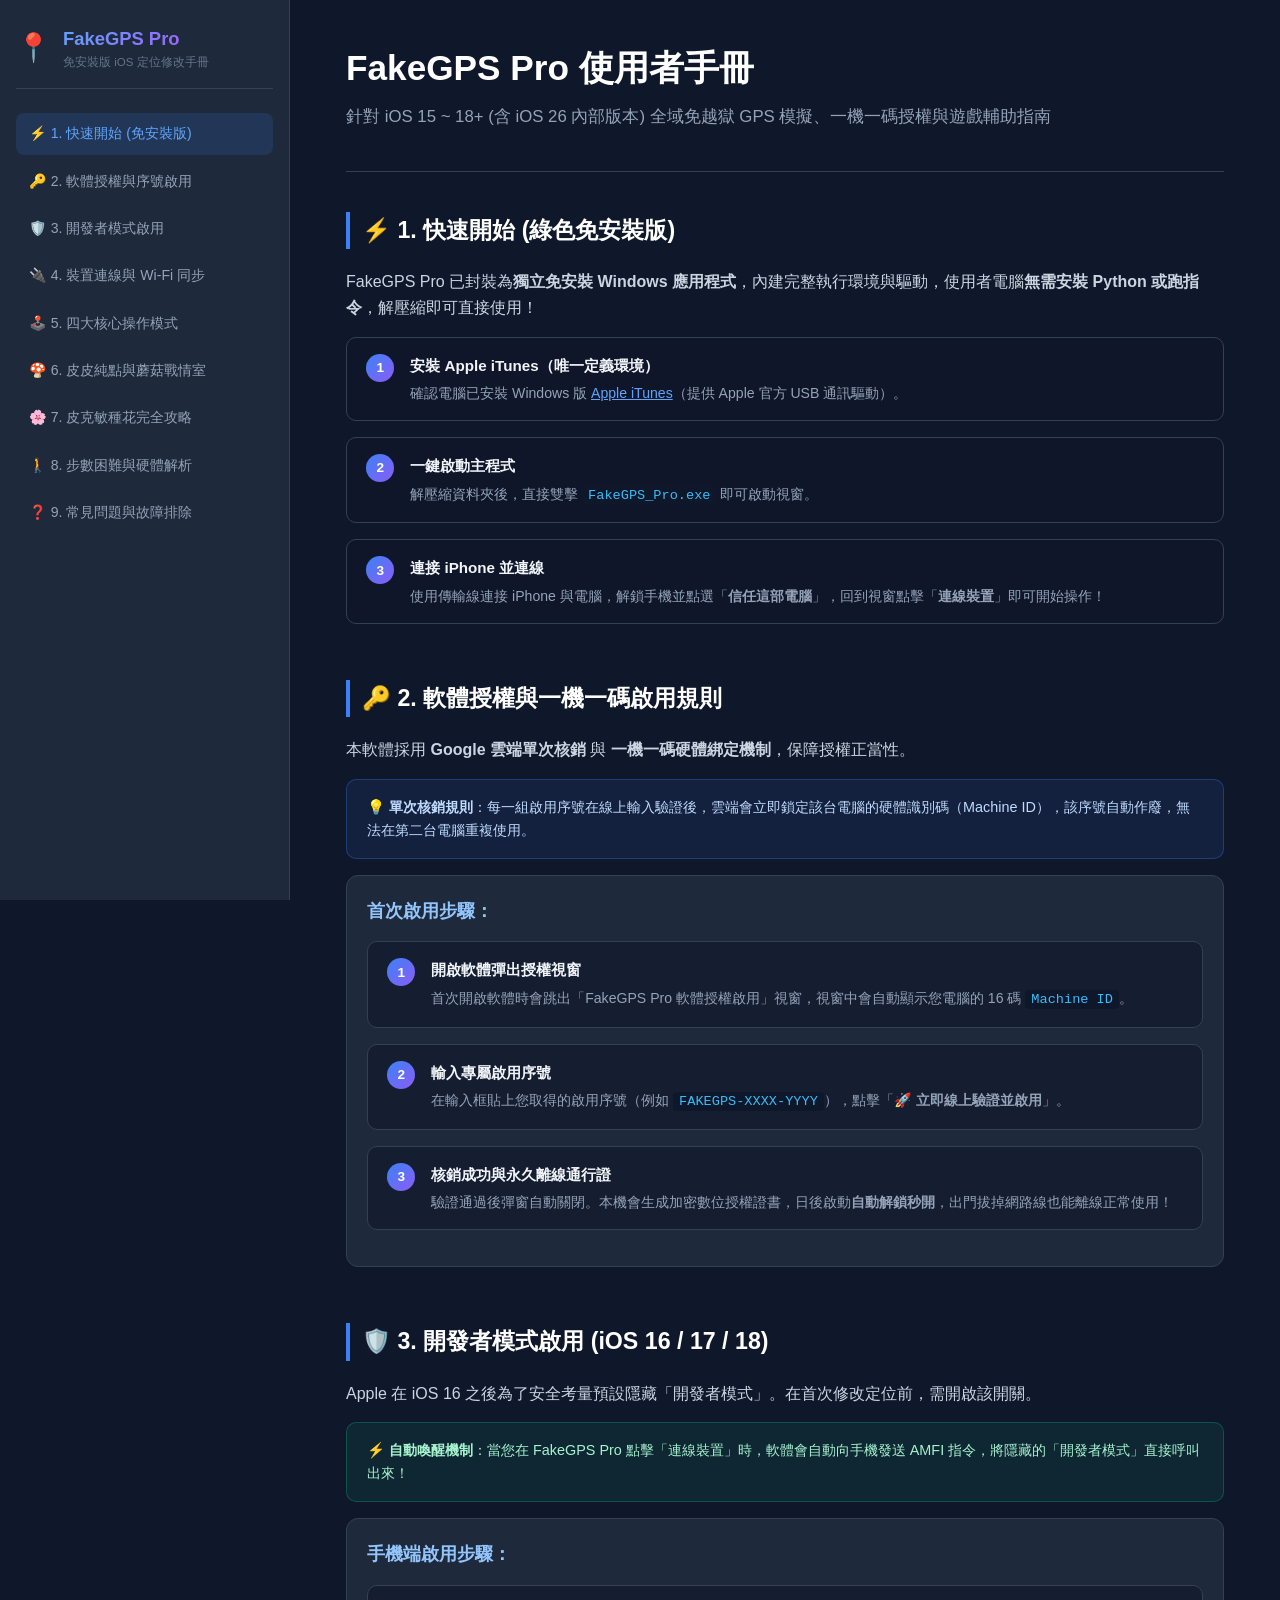
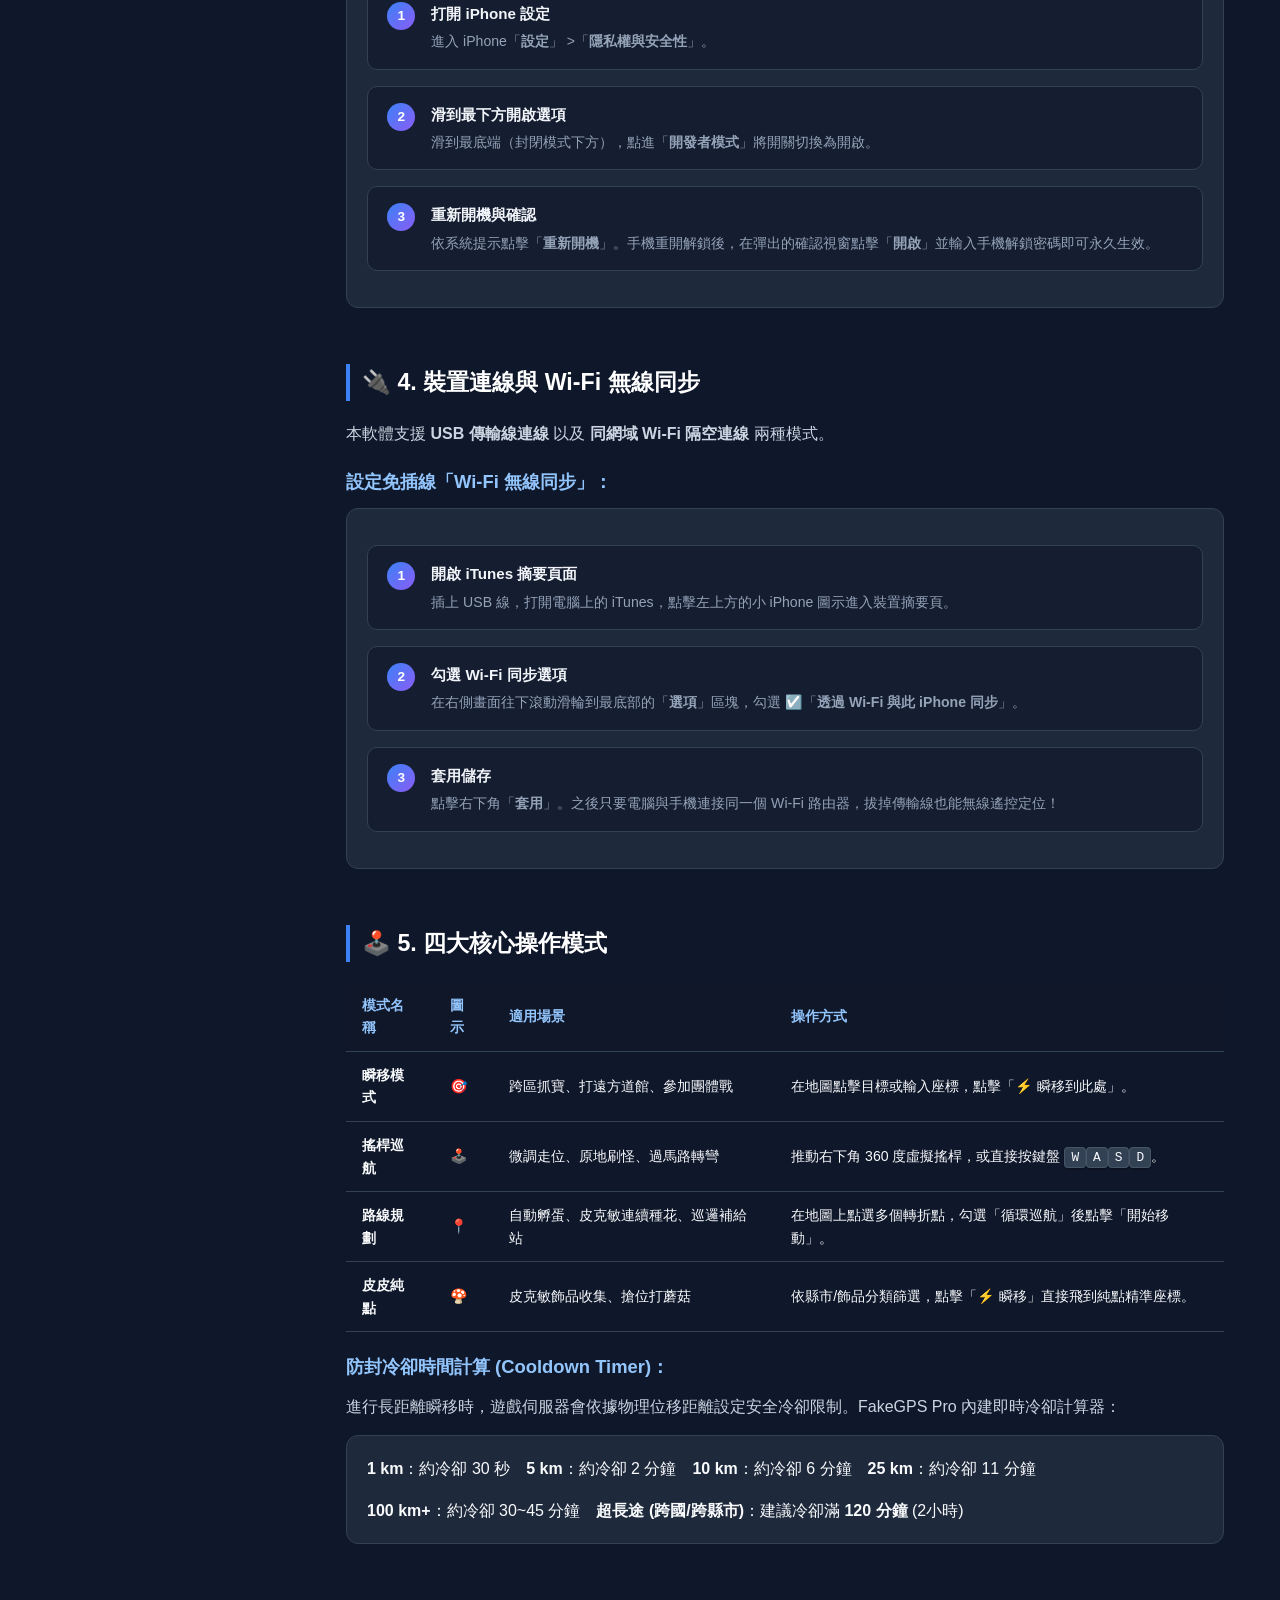
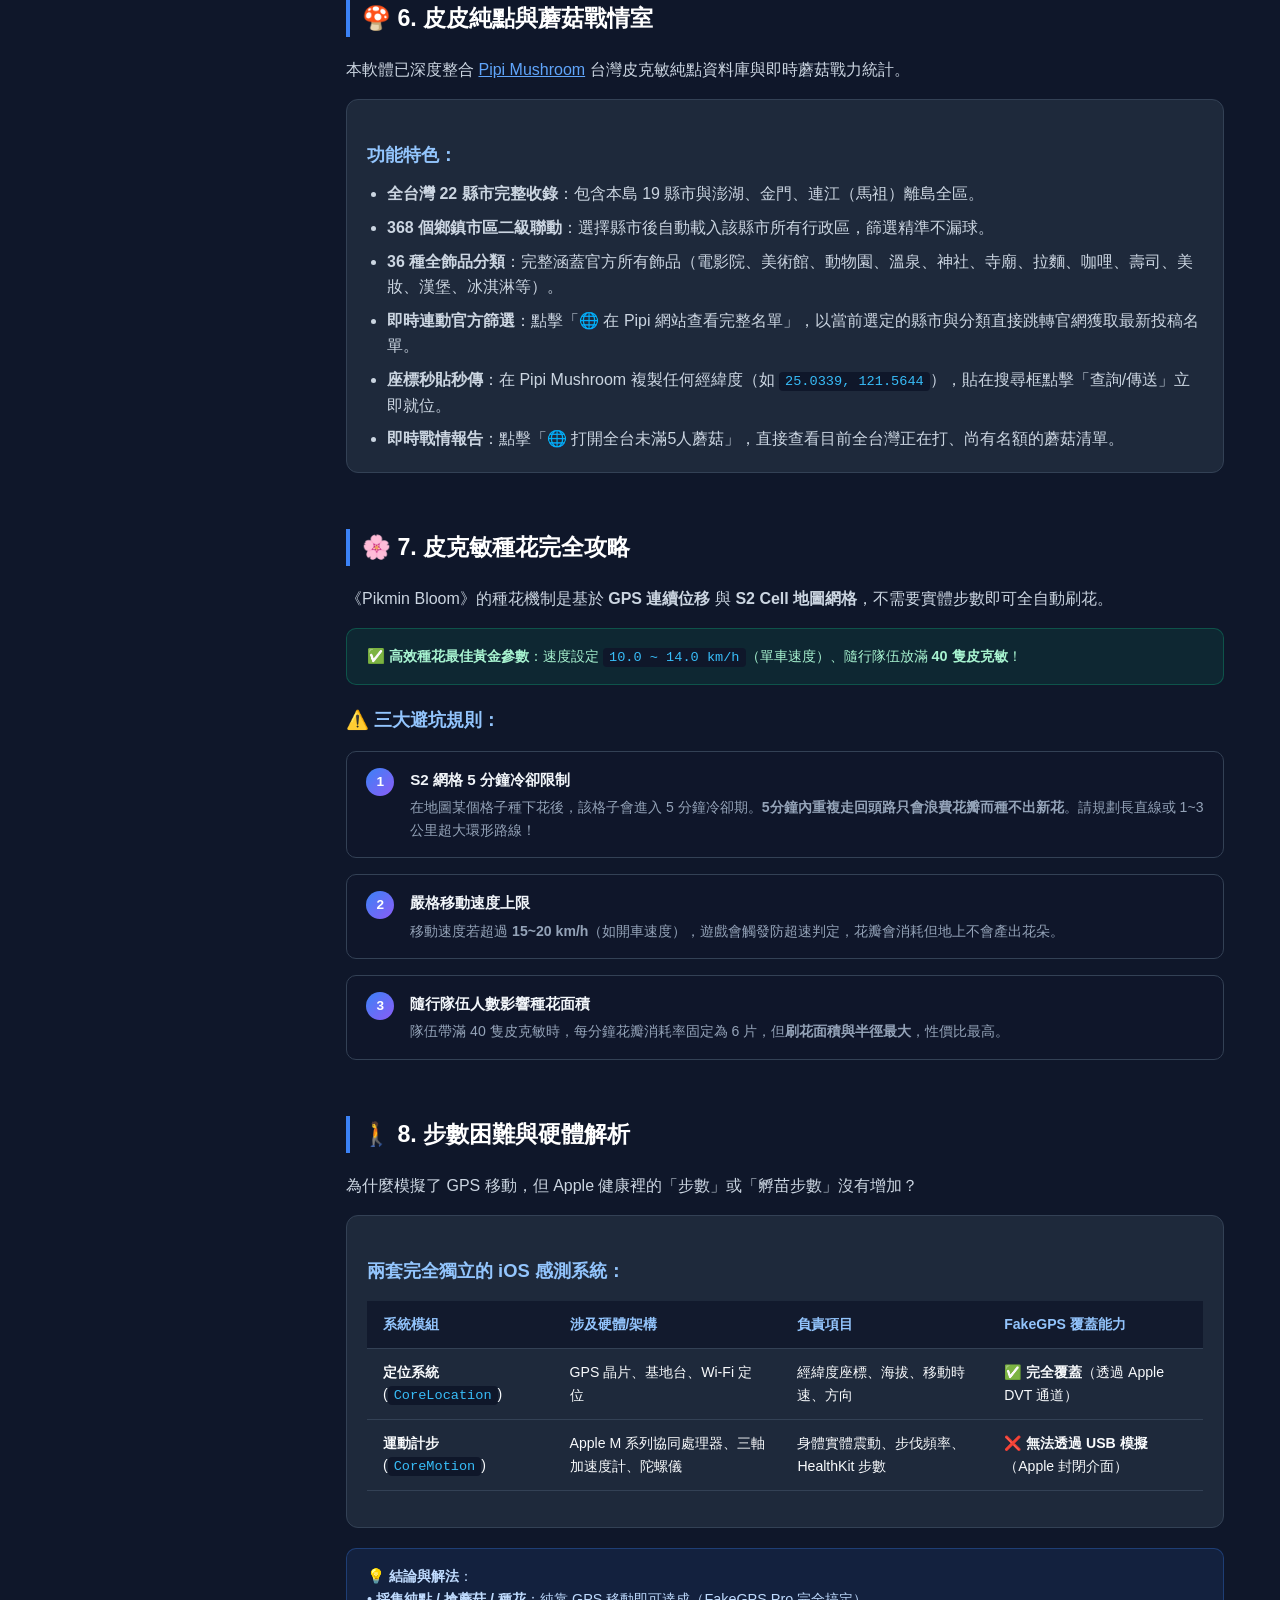
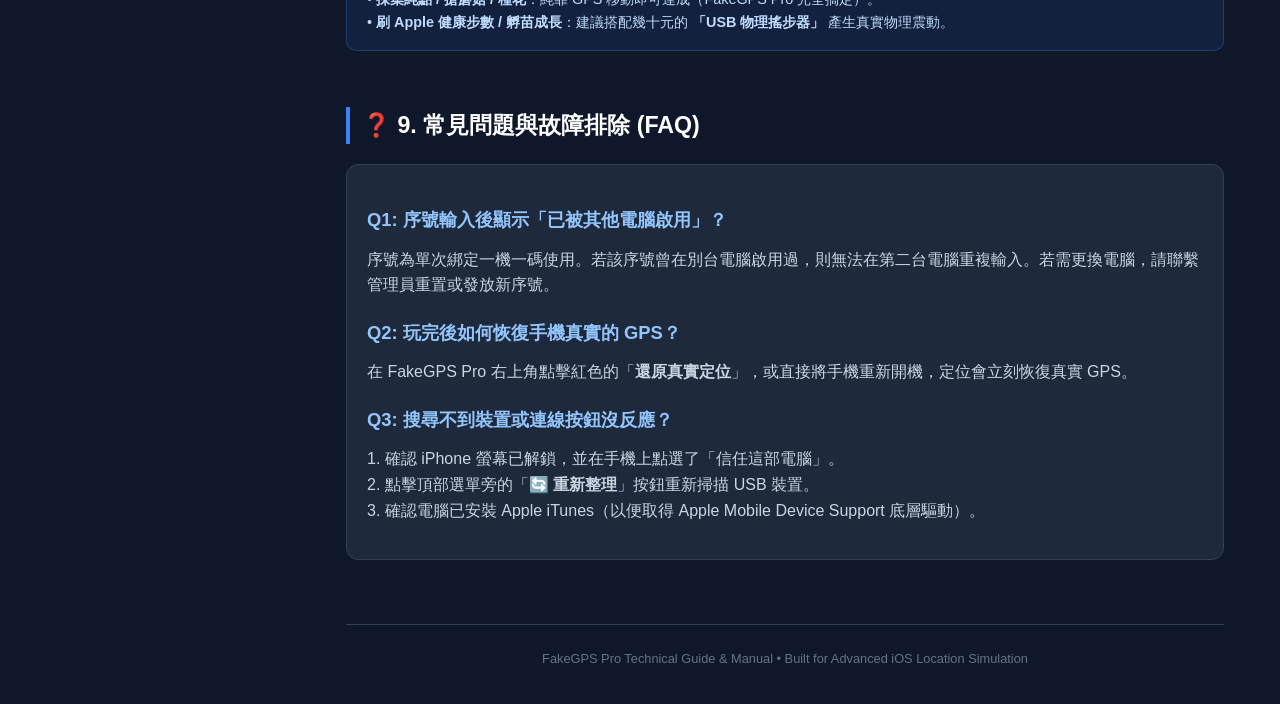
==== manual.html @ e304b204 "feat: Add macOS build support and GitHub Actions workflow" ====
<!DOCTYPE html>
<html lang="zh-TW">
<head>
    <meta charset="UTF-8">
    <meta name="viewport" content="width=device-width, initial-scale=1.0">
    <title>FakeGPS Pro - 完整使用手冊與技術指南</title>
    <style>
        :root {
            --bg-primary: #0f172a;
            --bg-secondary: #1e293b;
            --bg-card: #1e293b;
            --bg-hover: #334155;
            --text-primary: #f8fafc;
            --text-secondary: #94a3b8;
            --text-muted: #64748b;
            --accent-blue: #3b82f6;
            --accent-blue-light: #60a5fa;
            --accent-green: #10b981;
            --accent-amber: #f59e0b;
            --accent-red: #ef4444;
            --accent-purple: #8b5cf6;
            --border-color: #334155;
            --sidebar-width: 290px;
        }

        * {
            box-sizing: border-box;
            margin: 0;
            padding: 0;
        }

        body {
            font-family: -apple-system, BlinkMacSystemFont, "Segoe UI", Roboto, "Helvetica Neue", Arial, "PingFang TC", "Microsoft JhengHei", sans-serif;
            background-color: var(--bg-primary);
            color: var(--text-primary);
            line-height: 1.6;
            display: flex;
            min-height: 100vh;
        }

        /* 側邊導航欄 */
        .sidebar {
            width: var(--sidebar-width);
            background-color: var(--bg-secondary);
            border-right: 1px solid var(--border-color);
            position: fixed;
            top: 0;
            bottom: 0;
            left: 0;
            overflow-y: auto;
            padding: 1.5rem 1rem;
            display: flex;
            flex-direction: column;
            gap: 1.5rem;
            z-index: 100;
        }

        .brand {
            display: flex;
            align-items: center;
            gap: 0.75rem;
            padding-bottom: 1rem;
            border-bottom: 1px solid var(--border-color);
        }

        .brand-icon {
            font-size: 1.75rem;
        }

        .brand-title {
            font-size: 1.15rem;
            font-weight: 700;
            background: linear-gradient(135deg, #60a5fa, #a855f7);
            -webkit-background-clip: text;
            -webkit-text-fill-color: transparent;
        }

        .nav-list {
            list-style: none;
            display: flex;
            flex-direction: column;
            gap: 0.35rem;
        }

        .nav-link {
            display: flex;
            align-items: center;
            gap: 0.6rem;
            padding: 0.6rem 0.8rem;
            color: var(--text-secondary);
            text-decoration: none;
            border-radius: 8px;
            font-size: 0.88rem;
            font-weight: 500;
            transition: all 0.2s;
        }

        .nav-link:hover, .nav-link.active {
            background-color: rgba(59, 130, 246, 0.15);
            color: var(--accent-blue-light);
        }

        /* 主要內容區 */
        .main-content {
            margin-left: var(--sidebar-width);
            flex: 1;
            padding: 2.5rem 3.5rem;
            max-width: 1000px;
        }

        header.doc-header {
            margin-bottom: 2.5rem;
            padding-bottom: 1.5rem;
            border-bottom: 1px solid var(--border-color);
        }

        .doc-title {
            font-size: 2.2rem;
            font-weight: 800;
            margin-bottom: 0.5rem;
            color: #ffffff;
        }

        .doc-subtitle {
            font-size: 1.05rem;
            color: var(--text-secondary);
        }

        /* 章節結構 */
        section {
            margin-bottom: 3.5rem;
            scroll-margin-top: 2rem;
        }

        h2 {
            font-size: 1.45rem;
            font-weight: 700;
            margin-bottom: 1.25rem;
            color: #ffffff;
            display: flex;
            align-items: center;
            gap: 0.5rem;
            border-left: 4px solid var(--accent-blue);
            padding-left: 0.75rem;
        }

        h3 {
            font-size: 1.15rem;
            font-weight: 600;
            margin: 1.25rem 0 0.75rem 0;
            color: #93c5fd;
        }

        p {
            margin-bottom: 1rem;
            color: #cbd5e1;
        }

        /* 資訊卡片與步驟盒 */
        .card {
            background-color: var(--bg-card);
            border: 1px solid var(--border-color);
            border-radius: 12px;
            padding: 1.25rem;
            margin-bottom: 1.25rem;
        }

        .step-list {
            display: flex;
            flex-direction: column;
            gap: 1rem;
            margin: 1rem 0;
        }

        .step-item {
            display: flex;
            gap: 1rem;
            background: rgba(15, 23, 42, 0.6);
            border: 1px solid var(--border-color);
            border-radius: 10px;
            padding: 1rem 1.2rem;
        }

        .step-num {
            background: linear-gradient(135deg, var(--accent-blue), var(--accent-purple));
            color: #fff;
            width: 28px;
            height: 28px;
            border-radius: 50%;
            display: flex;
            align-items: center;
            justify-content: center;
            font-weight: 700;
            font-size: 0.85rem;
            flex-shrink: 0;
        }

        .step-body h4 {
            font-size: 0.95rem;
            font-weight: 600;
            color: #f1f5f9;
            margin-bottom: 0.25rem;
        }

        .step-body p {
            font-size: 0.88rem;
            color: var(--text-secondary);
            margin-bottom: 0;
        }

        /* 警告與提示盒 */
        .alert {
            padding: 1rem 1.25rem;
            border-radius: 10px;
            margin: 1rem 0;
            display: flex;
            gap: 0.75rem;
            font-size: 0.9rem;
        }

        .alert-info {
            background-color: rgba(59, 130, 246, 0.1);
            border: 1px solid rgba(59, 130, 246, 0.3);
            color: #bfdbfe;
        }

        .alert-warning {
            background-color: rgba(245, 158, 11, 0.1);
            border: 1px solid rgba(245, 158, 11, 0.3);
            color: #fde68a;
        }

        .alert-success {
            background-color: rgba(16, 185, 129, 0.1);
            border: 1px solid rgba(16, 185, 129, 0.3);
            color: #a7f3d0;
        }

        /* 表格樣式 */
        table {
            width: 100%;
            border-collapse: collapse;
            margin: 1rem 0;
            font-size: 0.88rem;
        }

        th, td {
            padding: 0.75rem 1rem;
            text-align: left;
            border-bottom: 1px solid var(--border-color);
        }

        th {
            background-color: rgba(15, 23, 42, 0.8);
            color: #93c5fd;
            font-weight: 600;
        }

        tr:hover {
            background-color: rgba(255, 255, 255, 0.02);
        }

        /* 按鍵與代碼 */
        kbd {
            background: #334155;
            color: #f8fafc;
            padding: 2px 6px;
            border-radius: 4px;
            font-family: monospace;
            font-size: 0.8rem;
            border: 1px solid #475569;
            box-shadow: 0 1px 2px rgba(0,0,0,0.4);
        }

        code {
            background: #0f172a;
            color: #38bdf8;
            padding: 2px 6px;
            border-radius: 4px;
            font-family: Consolas, Monaco, monospace;
            font-size: 0.85rem;
        }

        @media (max-width: 860px) {
            body { flex-direction: column; }
            .sidebar { width: 100%; position: relative; height: auto; border-right: none; border-bottom: 1px solid var(--border-color); }
            .main-content { margin-left: 0; padding: 1.5rem; }
        }
    </style>
</head>
<body>

    <!-- 左側導覽列 -->
    <nav class="sidebar">
        <div class="brand">
            <span class="brand-icon">📍</span>
            <div>
                <div class="brand-title">FakeGPS Pro</div>
                <div style="font-size: 0.72rem; color: var(--text-muted);">免安裝版 iOS 定位修改手冊</div>
            </div>
        </div>

        <ul class="nav-list">
            <li><a href="#quick-start" class="nav-link active">⚡ 1. 快速開始 (免安裝版)</a></li>
            <li><a href="#license" class="nav-link">🔑 2. 軟體授權與序號啟用</a></li>
            <li><a href="#dev-mode" class="nav-link">🛡️ 3. 開發者模式啟用</a></li>
            <li><a href="#connection" class="nav-link">🔌 4. 裝置連線與 Wi-Fi 同步</a></li>
            <li><a href="#features" class="nav-link">🕹️ 5. 四大核心操作模式</a></li>
            <li><a href="#pipi" class="nav-link">🍄 6. 皮皮純點與蘑菇戰情室</a></li>
            <li><a href="#flower-rules" class="nav-link">🌸 7. 皮克敏種花完全攻略</a></li>
            <li><a href="#steps-vs-gps" class="nav-link">🚶 8. 步數困難與硬體解析</a></li>
            <li><a href="#faq" class="nav-link">❓ 9. 常見問題與故障排除</a></li>
        </ul>
    </nav>

    <!-- 主內容區 -->
    <main class="main-content">
        <header class="doc-header">
            <h1 class="doc-title">FakeGPS Pro 使用者手冊</h1>
            <p class="doc-subtitle">針對 iOS 15 ~ 18+ (含 iOS 26 內部版本) 全域免越獄 GPS 模擬、一機一碼授權與遊戲輔助指南</p>
        </header>

        <!-- 1. 快速開始 (免安裝版) -->
        <section id="quick-start">
            <h2>⚡ 1. 快速開始 (綠色免安裝版)</h2>
            <p>FakeGPS Pro 已封裝為<b>獨立免安裝 Windows 應用程式</b>，內建完整執行環境與驅動，使用者電腦<b>無需安裝 Python 或跑指令</b>，解壓縮即可直接使用！</p>
            
            <div class="step-list">
                <div class="step-item">
                    <div class="step-num">1</div>
                    <div class="step-body">
                        <h4>安裝 Apple iTunes（唯一定義環境）</h4>
                        <p>確認電腦已安裝 Windows 版 <a href="https://www.apple.com/itunes/" target="_blank" style="color: #60a5fa;">Apple iTunes</a>（提供 Apple 官方 USB 通訊驅動）。</p>
                    </div>
                </div>
                <div class="step-item">
                    <div class="step-num">2</div>
                    <div class="step-body">
                        <h4>一鍵啟動主程式</h4>
                        <p>解壓縮資料夾後，直接雙擊 <code>FakeGPS_Pro.exe</code> 即可啟動視窗。</p>
                    </div>
                </div>
                <div class="step-item">
                    <div class="step-num">3</div>
                    <div class="step-body">
                        <h4>連接 iPhone 並連線</h4>
                        <p>使用傳輸線連接 iPhone 與電腦，解鎖手機並點選「<b>信任這部電腦</b>」，回到視窗點擊「<b>連線裝置</b>」即可開始操作！</p>
                    </div>
                </div>
            </div>
        </section>

        <!-- 2. 軟體授權與序號啟用 -->
        <section id="license">
            <h2>🔑 2. 軟體授權與一機一碼啟用規則</h2>
            <p>本軟體採用 <b>Google 雲端單次核銷</b> 與 <b>一機一碼硬體綁定機制</b>，保障授權正當性。</p>

            <div class="alert alert-info">
                <span>💡 <b>單次核銷規則</b>：每一組啟用序號在線上輸入驗證後，雲端會立即鎖定該台電腦的硬體識別碼（Machine ID），該序號自動作廢，無法在第二台電腦重複使用。</span>
            </div>

            <div class="card">
                <h3 style="margin-top: 0;">首次啟用步驟：</h3>
                <div class="step-list">
                    <div class="step-item">
                        <div class="step-num">1</div>
                        <div class="step-body">
                            <h4>開啟軟體彈出授權視窗</h4>
                            <p>首次開啟軟體時會跳出「FakeGPS Pro 軟體授權啟用」視窗，視窗中會自動顯示您電腦的 16 碼 <code>Machine ID</code>。</p>
                        </div>
                    </div>
                    <div class="step-item">
                        <div class="step-num">2</div>
                        <div class="step-body">
                            <h4>輸入專屬啟用序號</h4>
                            <p>在輸入框貼上您取得的啟用序號（例如 <code>FAKEGPS-XXXX-YYYY</code>），點擊「<b>🚀 立即線上驗證並啟用</b>」。</p>
                        </div>
                    </div>
                    <div class="step-item">
                        <div class="step-num">3</div>
                        <div class="step-body">
                            <h4>核銷成功與永久離線通行證</h4>
                            <p>驗證通過後彈窗自動關閉。本機會生成加密數位授權證書，日後啟動<b>自動解鎖秒開</b>，出門拔掉網路線也能離線正常使用！</p>
                        </div>
                    </div>
                </div>
            </div>
        </section>

        <!-- 3. 開發者模式啟用 -->
        <section id="dev-mode">
            <h2>🛡️ 3. 開發者模式啟用 (iOS 16 / 17 / 18)</h2>
            <p>Apple 在 iOS 16 之後為了安全考量預設隱藏「開發者模式」。在首次修改定位前，需開啟該開關。</p>

            <div class="alert alert-success">
                <span>⚡ <b>自動喚醒機制</b>：當您在 FakeGPS Pro 點擊「連線裝置」時，軟體會自動向手機發送 AMFI 指令，將隱藏的「開發者模式」直接呼叫出來！</span>
            </div>

            <div class="card">
                <h3 style="margin-top: 0;">手機端啟用步驟：</h3>
                <div class="step-list">
                    <div class="step-item">
                        <div class="step-num">1</div>
                        <div class="step-body">
                            <h4>打開 iPhone 設定</h4>
                            <p>進入 iPhone「<b>設定</b>」 >「<b>隱私權與安全性</b>」。</p>
                        </div>
                    </div>
                    <div class="step-item">
                        <div class="step-num">2</div>
                        <div class="step-body">
                            <h4>滑到最下方開啟選項</h4>
                            <p>滑到最底端（封閉模式下方），點進「<b>開發者模式</b>」將開關切換為開啟。</p>
                        </div>
                    </div>
                    <div class="step-item">
                        <div class="step-num">3</div>
                        <div class="step-body">
                            <h4>重新開機與確認</h4>
                            <p>依系統提示點擊「<b>重新開機</b>」。手機重開解鎖後，在彈出的確認視窗點擊「<b>開啟</b>」並輸入手機解鎖密碼即可永久生效。</p>
                        </div>
                    </div>
                </div>
            </div>
        </section>

        <!-- 4. 裝置連線與 Wi-Fi 同步 -->
        <section id="connection">
            <h2>🔌 4. 裝置連線與 Wi-Fi 無線同步</h2>
            <p>本軟體支援 <b>USB 傳輸線連線</b> 以及 <b>同網域 Wi-Fi 隔空連線</b> 兩種模式。</p>

            <h3>設定免插線「Wi-Fi 無線同步」：</h3>
            <div class="card">
                <div class="step-list">
                    <div class="step-item">
                        <div class="step-num">1</div>
                        <div class="step-body">
                            <h4>開啟 iTunes 摘要頁面</h4>
                            <p>插上 USB 線，打開電腦上的 iTunes，點擊左上方的小 iPhone 圖示進入裝置摘要頁。</p>
                        </div>
                    </div>
                    <div class="step-item">
                        <div class="step-num">2</div>
                        <div class="step-body">
                            <h4>勾選 Wi-Fi 同步選項</h4>
                            <p>在右側畫面往下滾動滑輪到最底部的「<b>選項</b>」區塊，勾選 ☑️「<b>透過 Wi-Fi 與此 iPhone 同步</b>」。</p>
                        </div>
                    </div>
                    <div class="step-item">
                        <div class="step-num">3</div>
                        <div class="step-body">
                            <h4>套用儲存</h4>
                            <p>點擊右下角「<b>套用</b>」。之後只要電腦與手機連接同一個 Wi-Fi 路由器，拔掉傳輸線也能無線遙控定位！</p>
                        </div>
                    </div>
                </div>
            </div>
        </section>

        <!-- 5. 四大核心操作模式 -->
        <section id="features">
            <h2>🕹️ 5. 四大核心操作模式</h2>

            <table>
                <thead>
                    <tr>
                        <th>模式名稱</th>
                        <th>圖示</th>
                        <th>適用場景</th>
                        <th>操作方式</th>
                    </tr>
                </thead>
                <tbody>
                    <tr>
                        <td><b>瞬移模式</b></td>
                        <td>🎯</td>
                        <td>跨區抓寶、打遠方道館、參加團體戰</td>
                        <td>在地圖點擊目標或輸入座標，點擊「⚡ 瞬移到此處」。</td>
                    </tr>
                    <tr>
                        <td><b>搖桿巡航</b></td>
                        <td>🕹️</td>
                        <td>微調走位、原地刷怪、過馬路轉彎</td>
                        <td>推動右下角 360 度虛擬搖桿，或直接按鍵盤 <kbd>W</kbd><kbd>A</kbd><kbd>S</kbd><kbd>D</kbd>。</td>
                    </tr>
                    <tr>
                        <td><b>路線規劃</b></td>
                        <td>📍</td>
                        <td>自動孵蛋、皮克敏連續種花、巡邏補給站</td>
                        <td>在地圖上點選多個轉折點，勾選「循環巡航」後點擊「開始移動」。</td>
                    </tr>
                    <tr>
                        <td><b>皮皮純點</b></td>
                        <td>🍄</td>
                        <td>皮克敏飾品收集、搶位打蘑菇</td>
                        <td>依縣市/飾品分類篩選，點擊「⚡ 瞬移」直接飛到純點精準座標。</td>
                    </tr>
                </tbody>
            </table>

            <h3>防封冷卻時間計算 (Cooldown Timer)：</h3>
            <p>進行長距離瞬移時，遊戲伺服器會依據物理位移距離設定安全冷卻限制。FakeGPS Pro 內建即時冷卻計算器：</p>
            <div class="card" style="display: flex; gap: 1rem; flex-wrap: wrap;">
                <div><b>1 km</b>：約冷卻 30 秒</div>
                <div><b>5 km</b>：約冷卻 2 分鐘</div>
                <div><b>10 km</b>：約冷卻 6 分鐘</div>
                <div><b>25 km</b>：約冷卻 11 分鐘</div>
                <div><b>100 km+</b>：約冷卻 30~45 分鐘</div>
                <div><b>超長途 (跨國/跨縣市)</b>：建議冷卻滿 <b>120 分鐘</b> (2小時)</div>
            </div>
        </section>

        <!-- 6. 皮皮純點與蘑菇戰情室 -->
        <section id="pipi">
            <h2>🍄 6. 皮皮純點與蘑菇戰情室</h2>
            <p>本軟體已深度整合 <a href="https://pipimushroom.com/" target="_blank" style="color: #60a5fa;">Pipi Mushroom</a> 台灣皮克敏純點資料庫與即時蘑菇戰力統計。</p>

            <div class="card">
                <h3>功能特色：</h3>
                <ul style="margin-left: 1.25rem; color: #cbd5e1; display: flex; flex-direction: column; gap: 0.5rem;">
                    <li><b>全台灣 22 縣市完整收錄</b>：包含本島 19 縣市與澎湖、金門、連江（馬祖）離島全區。</li>
                    <li><b>368 個鄉鎮市區二級聯動</b>：選擇縣市後自動載入該縣市所有行政區，篩選精準不漏球。</li>
                    <li><b>36 種全飾品分類</b>：完整涵蓋官方所有飾品（電影院、美術館、動物園、溫泉、神社、寺廟、拉麵、咖哩、壽司、美妝、漢堡、冰淇淋等）。</li>
                    <li><b>即時連動官方篩選</b>：點擊「🌐 在 Pipi 網站查看完整名單」，以當前選定的縣市與分類直接跳轉官網獲取最新投稿名單。</li>
                    <li><b>座標秒貼秒傳</b>：在 Pipi Mushroom 複製任何經緯度（如 <code>25.0339, 121.5644</code>），貼在搜尋框點擊「查詢/傳送」立即就位。</li>
                    <li><b>即時戰情報告</b>：點擊「🌐 打開全台未滿5人蘑菇」，直接查看目前全台灣正在打、尚有名額的蘑菇清單。</li>
                </ul>
            </div>
        </section>

        <!-- 7. 皮克敏種花完全攻略 -->
        <section id="flower-rules">
            <h2>🌸 7. 皮克敏種花完全攻略</h2>
            <p>《Pikmin Bloom》的種花機制是基於 <b>GPS 連續位移</b> 與 <b>S2 Cell 地圖網格</b>，不需要實體步數即可全自動刷花。</p>

            <div class="alert alert-success">
                <span>✅ <b>高效種花最佳黃金參數</b>：速度設定 <code>10.0 ~ 14.0 km/h</code>（單車速度）、隨行隊伍放滿 <b>40 隻皮克敏</b>！</span>
            </div>

            <h3>⚠️ 三大避坑規則：</h3>
            <div class="step-list">
                <div class="step-item">
                    <div class="step-num">1</div>
                    <div class="step-body">
                        <h4>S2 網格 5 分鐘冷卻限制</h4>
                        <p>在地圖某個格子種下花後，該格子會進入 5 分鐘冷卻期。<b>5分鐘內重複走回頭路只會浪費花瓣而種不出新花</b>。請規劃長直線或 1~3 公里超大環形路線！</p>
                    </div>
                </div>
                <div class="step-item">
                    <div class="step-num">2</div>
                    <div class="step-body">
                        <h4>嚴格移動速度上限</h4>
                        <p>移動速度若超過 <b>15~20 km/h</b>（如開車速度），遊戲會觸發防超速判定，花瓣會消耗但地上不會產出花朵。</p>
                    </div>
                </div>
                <div class="step-item">
                    <div class="step-num">3</div>
                    <div class="step-body">
                        <h4>隨行隊伍人數影響種花面積</h4>
                        <p>隊伍帶滿 40 隻皮克敏時，每分鐘花瓣消耗率固定為 6 片，但<b>刷花面積與半徑最大</b>，性價比最高。</p>
                    </div>
                </div>
            </div>
        </section>

        <!-- 8. 步數困難與硬體解析 -->
        <section id="steps-vs-gps">
            <h2>🚶 8. 步數困難與硬體解析</h2>
            <p>為什麼模擬了 GPS 移動，但 Apple 健康裡的「步數」或「孵苗步數」沒有增加？</p>

            <div class="card">
                <h3>兩套完全獨立的 iOS 感測系統：</h3>
                <table>
                    <thead>
                        <tr>
                            <th>系統模組</th>
                            <th>涉及硬體/架構</th>
                            <th>負責項目</th>
                            <th>FakeGPS 覆蓋能力</th>
                        </tr>
                    </thead>
                    <tbody>
                        <tr>
                            <td><b>定位系統</b> (<code>CoreLocation</code>)</td>
                            <td>GPS 晶片、基地台、Wi-Fi 定位</td>
                            <td>經緯度座標、海拔、移動時速、方向</td>
                            <td>✅ <b>完全覆蓋</b>（透過 Apple DVT 通道）</td>
                        </tr>
                        <tr>
                            <td><b>運動計步</b> (<code>CoreMotion</code>)</td>
                            <td>Apple M 系列協同處理器、三軸加速度計、陀螺儀</td>
                            <td>身體實體震動、步伐頻率、HealthKit 步數</td>
                            <td>❌ <b>無法透過 USB 模擬</b>（Apple 封閉介面）</td>
                        </tr>
                    </tbody>
                </table>
            </div>

            <div class="alert alert-info">
                <span>💡 <b>結論與解法</b>：
                <br>• <b>採集純點 / 搶蘑菇 / 種花</b>：純靠 GPS 移動即可達成（FakeGPS Pro 完全搞定）。
                <br>• <b>刷 Apple 健康步數 / 孵苗成長</b>：建議搭配幾十元的 <b>「USB 物理搖步器」</b> 產生真實物理震動。</span>
            </div>
        </section>

        <!-- 9. 常見問題與故障排除 -->
        <section id="faq">
            <h2>❓ 9. 常見問題與故障排除 (FAQ)</h2>

            <div class="card">
                <h3>Q1: 序號輸入後顯示「已被其他電腦啟用」？</h3>
                <p>序號為單次綁定一機一碼使用。若該序號曾在別台電腦啟用過，則無法在第二台電腦重複輸入。若需更換電腦，請聯繫管理員重置或發放新序號。</p>

                <h3>Q2: 玩完後如何恢復手機真實的 GPS？</h3>
                <p>在 FakeGPS Pro 右上角點擊紅色的「<b>還原真實定位</b>」，或直接將手機重新開機，定位會立刻恢復真實 GPS。</p>

                <h3>Q3: 搜尋不到裝置或連線按鈕沒反應？</h3>
                <p>1. 確認 iPhone 螢幕已解鎖，並在手機上點選了「信任這部電腦」。<br>
                2. 點擊頂部選單旁的「<b>🔄 重新整理</b>」按鈕重新掃描 USB 裝置。<br>
                3. 確認電腦已安裝 Apple iTunes（以便取得 Apple Mobile Device Support 底層驅動）。</p>
            </div>
        </section>

        <footer style="margin-top: 4rem; padding-top: 1.5rem; border-top: 1px solid var(--border-color); color: var(--text-muted); font-size: 0.8rem; text-align: center;">
            FakeGPS Pro Technical Guide & Manual • Built for Advanced iOS Location Simulation
        </footer>
    </main>

    <script>
        // 側邊欄滾動監聽平滑捲動
        document.querySelectorAll('.nav-link').forEach(link => {
            link.addEventListener('click', function(e) {
                document.querySelectorAll('.nav-link').forEach(l => l.classList.remove('active'));
                this.classList.add('active');
            });
        });
    </script>
</body>
</html>
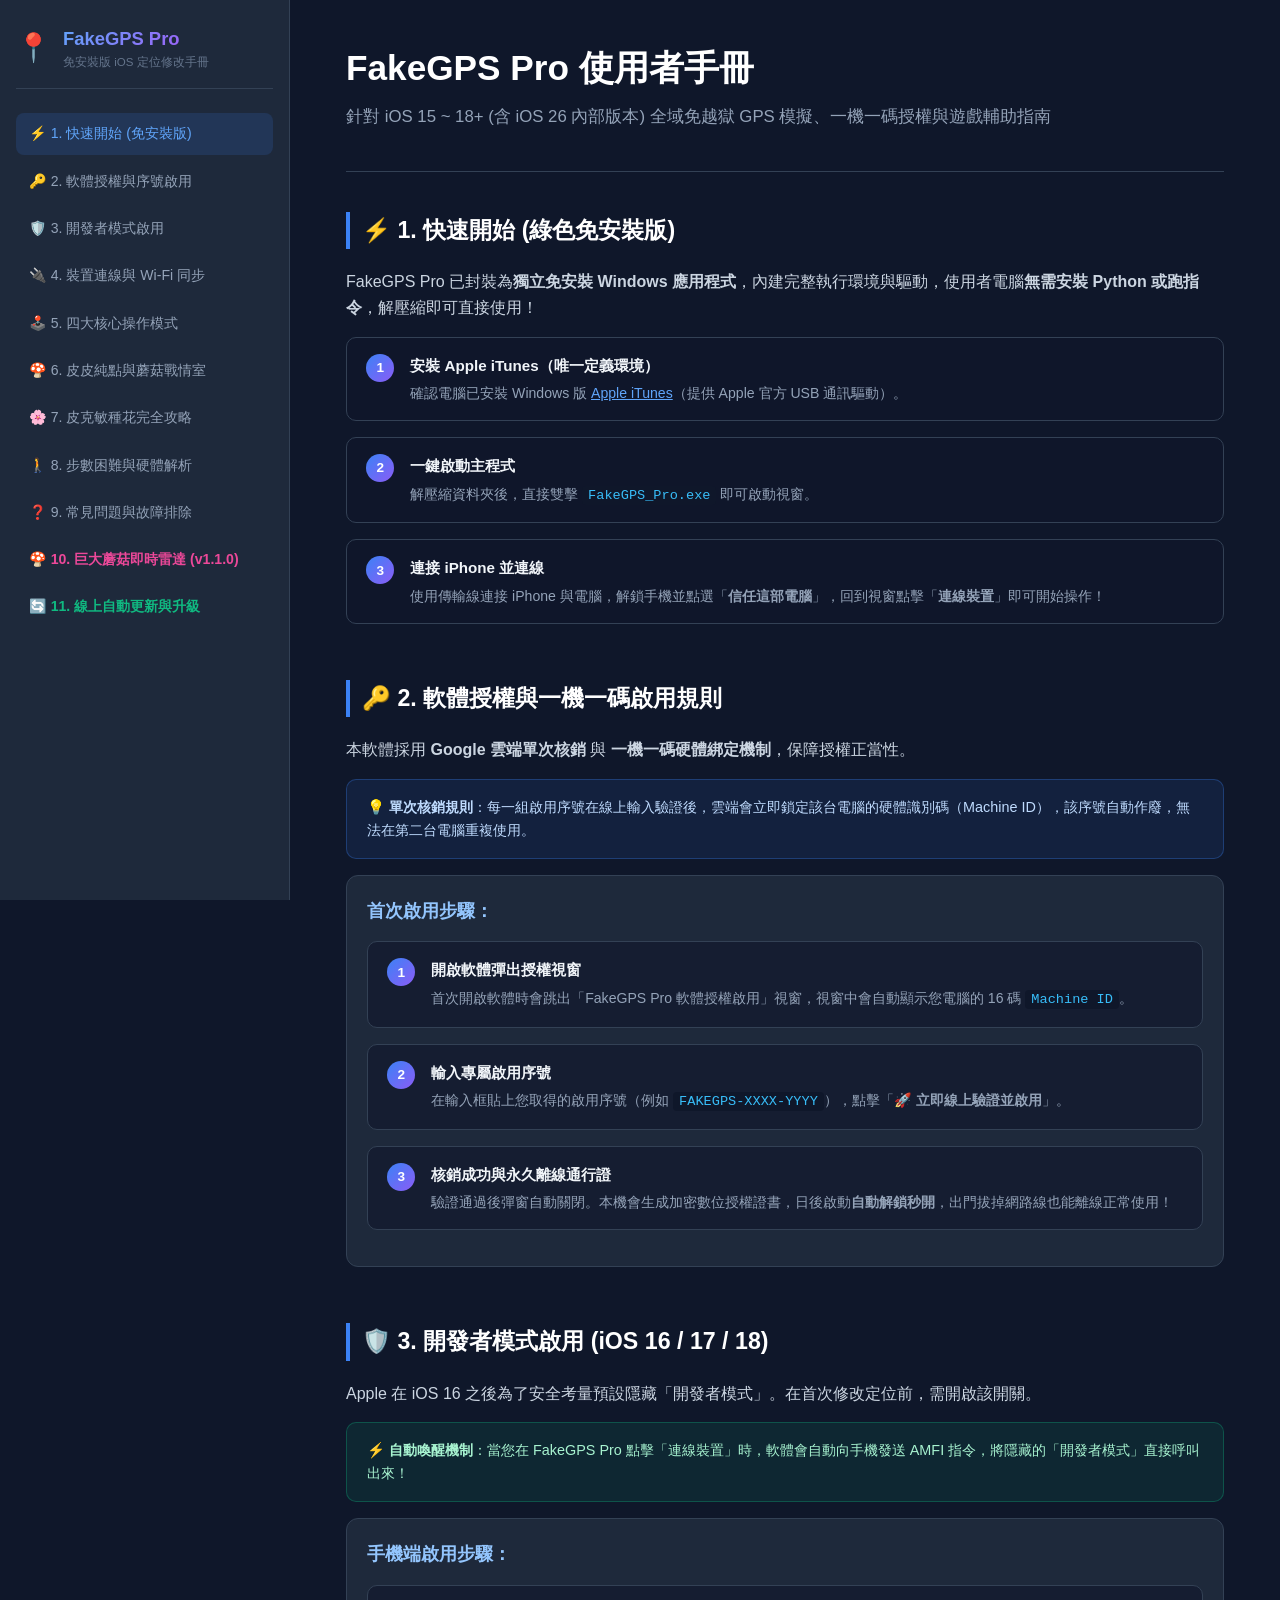
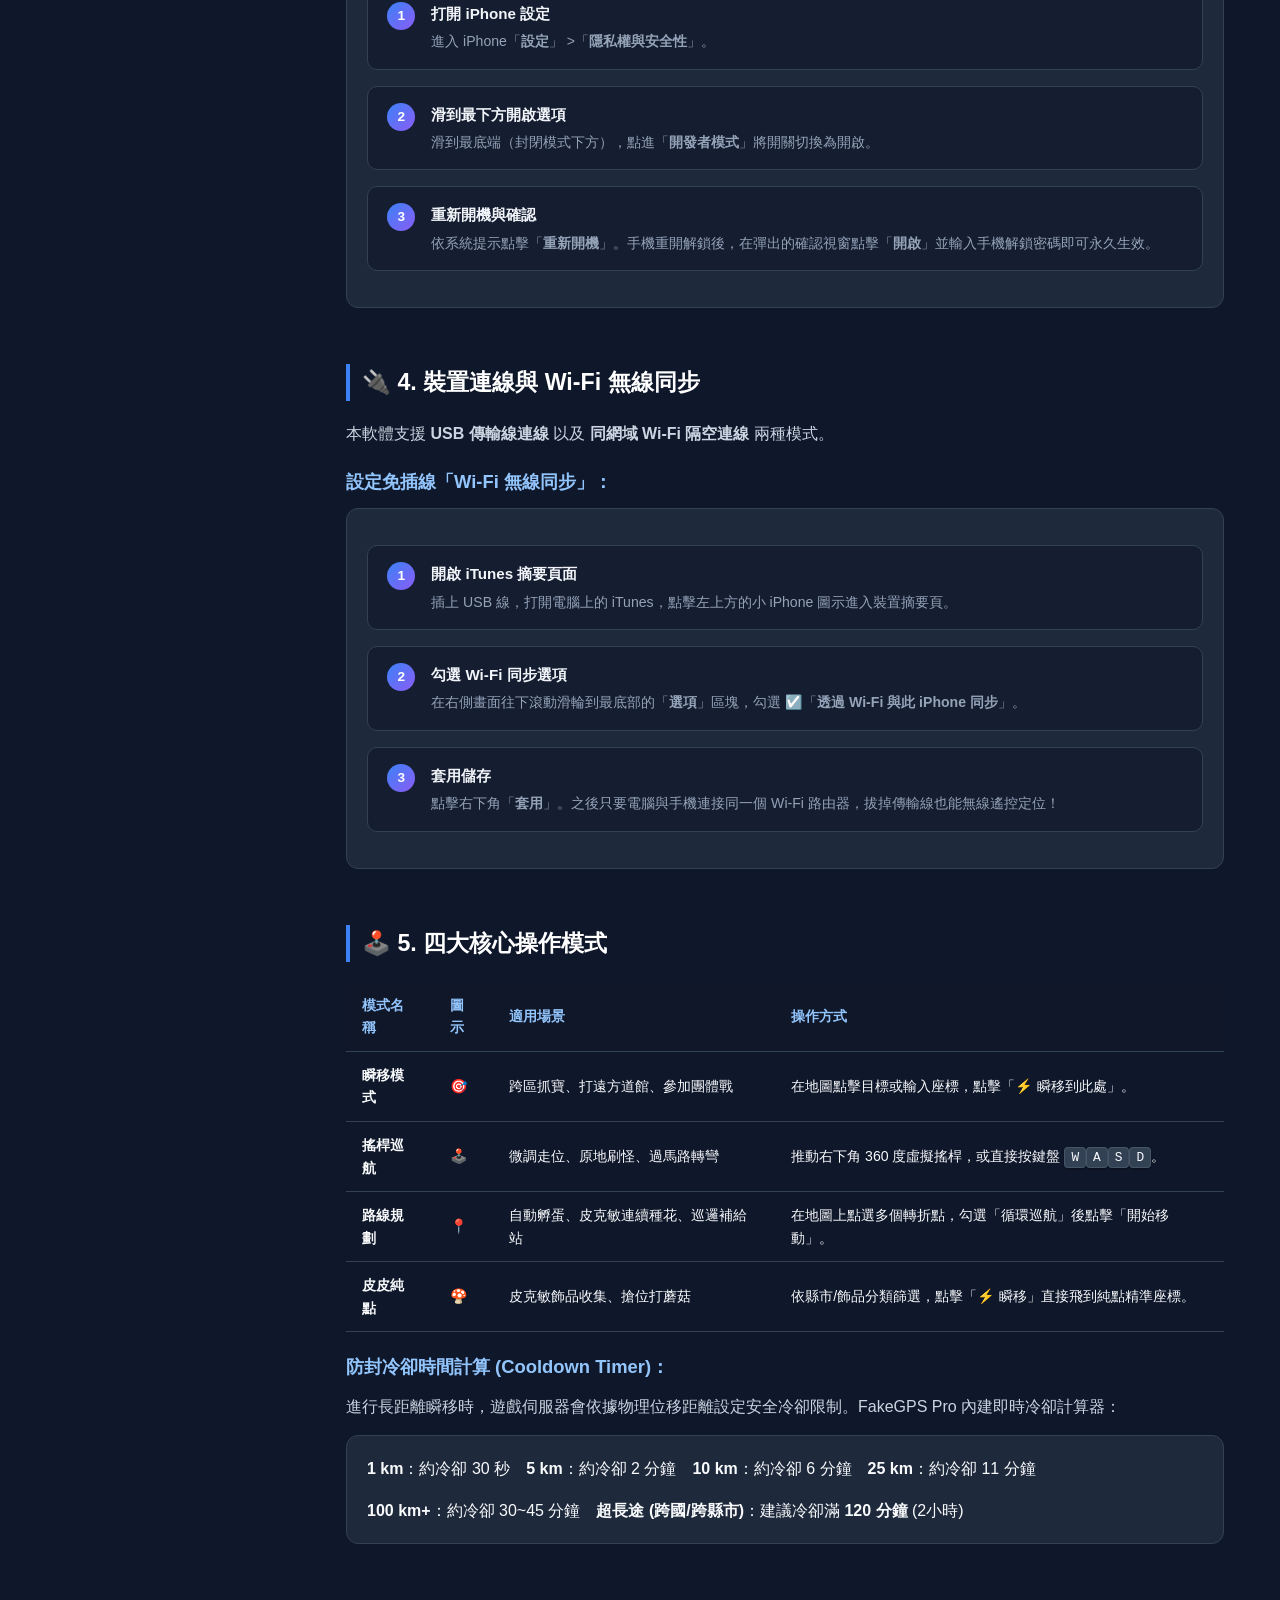
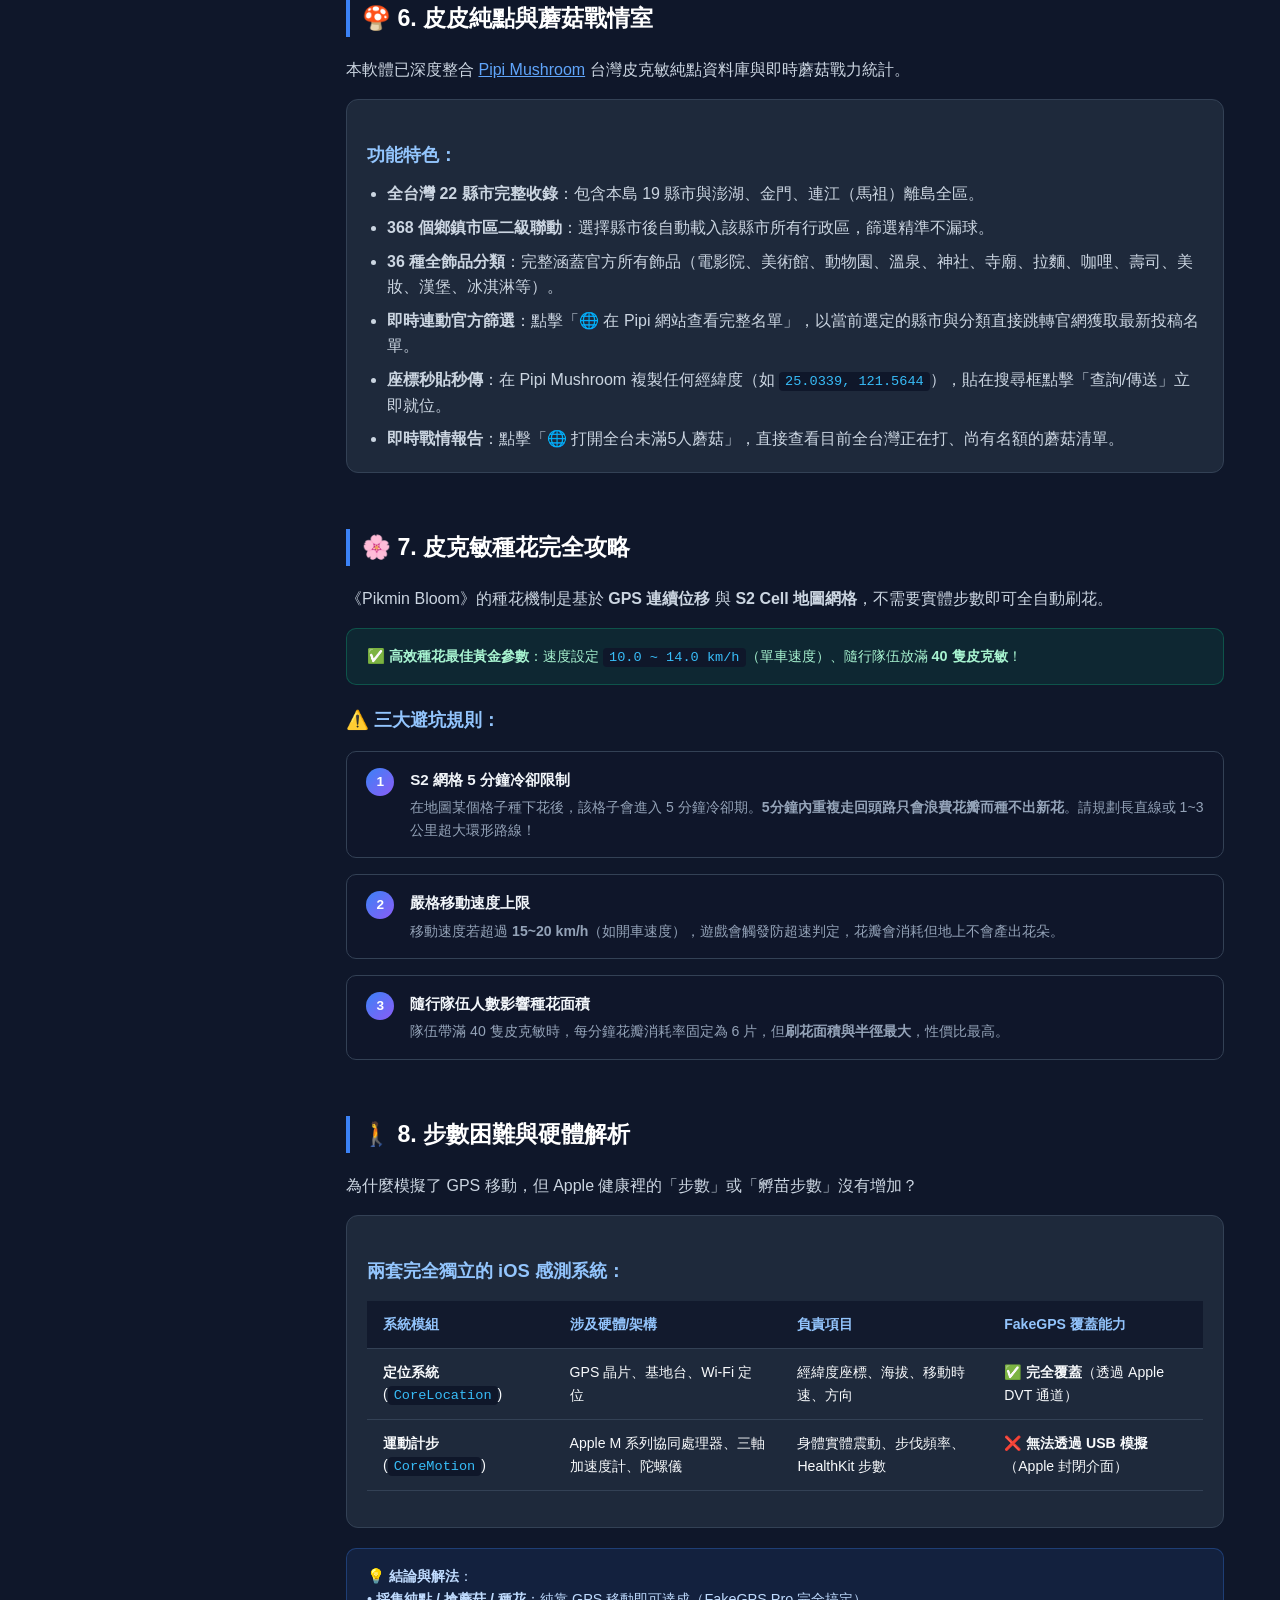
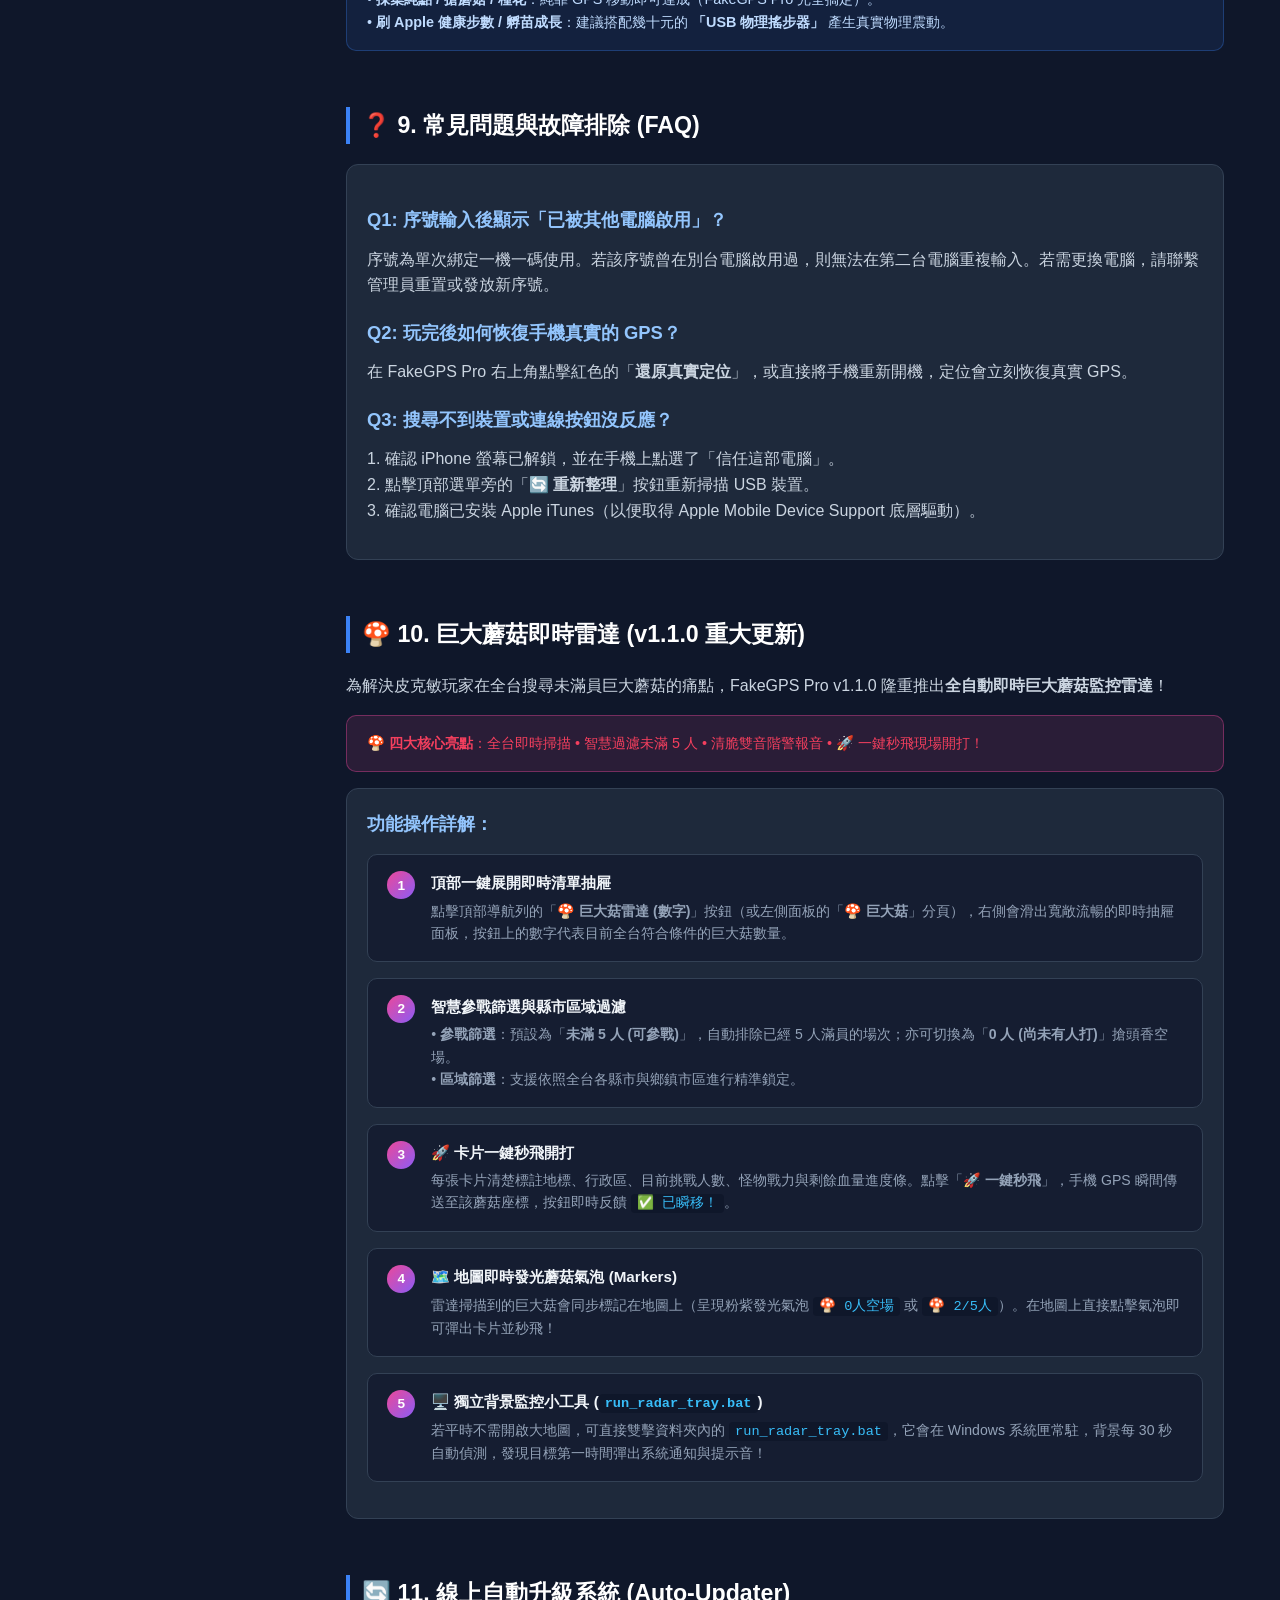
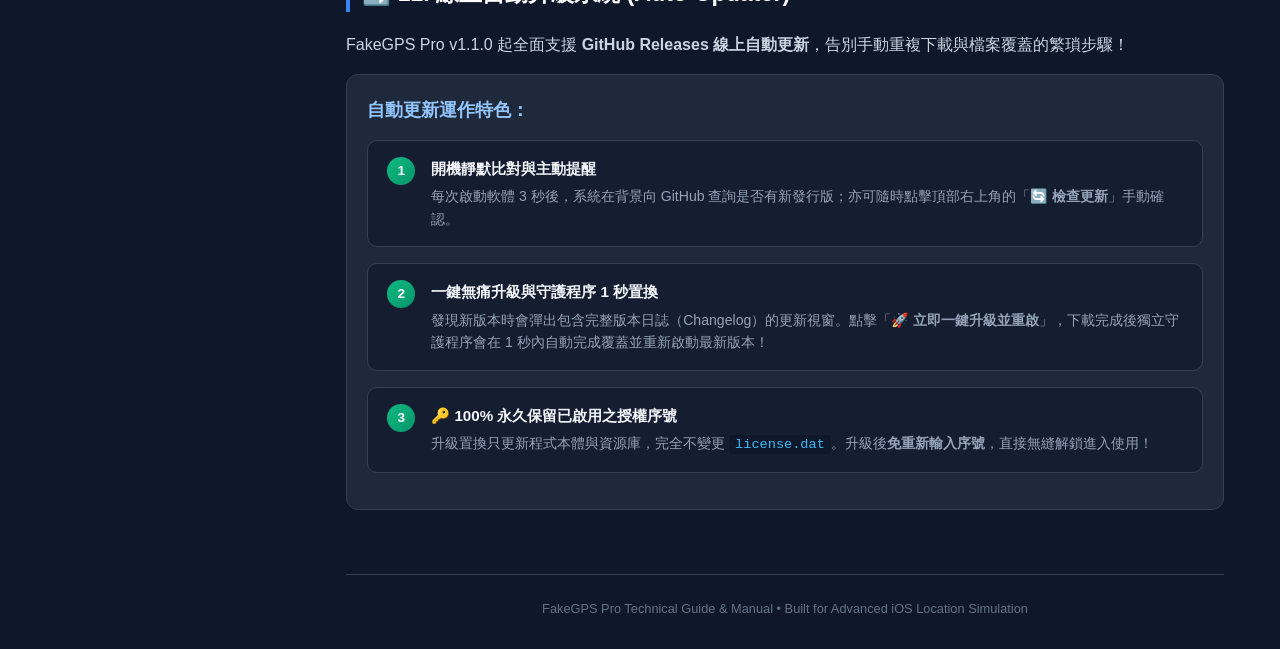
==== commit 9c23a18c: "docs: add section 10 (Giant Mushroom Radar) and section 11 (Auto-Updater) to manual.html" ====
--- a/manual.html
+++ b/manual.html
@@ -310,6 +310,8 @@
             <li><a href="#flower-rules" class="nav-link">🌸 7. 皮克敏種花完全攻略</a></li>
             <li><a href="#steps-vs-gps" class="nav-link">🚶 8. 步數困難與硬體解析</a></li>
             <li><a href="#faq" class="nav-link">❓ 9. 常見問題與故障排除</a></li>
+            <li><a href="#radar" class="nav-link" style="color: #ec4899; font-weight: 600;">🍄 10. 巨大蘑菇即時雷達 (v1.1.0)</a></li>
+            <li><a href="#auto-updater" class="nav-link" style="color: #10b981; font-weight: 600;">🔄 11. 線上自動更新與升級</a></li>
         </ul>
     </nav>
 
@@ -621,6 +623,94 @@
             </div>
         </section>
 
+        
+        <!-- 10. 巨大蘑菇即時雷達 -->
+        <section id="radar">
+            <h2>🍄 10. 巨大蘑菇即時雷達 (v1.1.0 重大更新)</h2>
+            <p>為解決皮克敏玩家在全台搜尋未滿員巨大蘑菇的痛點，FakeGPS Pro v1.1.0 隆重推出<b>全自動即時巨大蘑菇監控雷達</b>！</p>
+
+            <div class="alert alert-success" style="background: rgba(236, 72, 153, 0.12); border-color: rgba(236, 72, 153, 0.4); color: #f43f5e;">
+                <span>🍄 <b>四大核心亮點</b>：全台即時掃描 • 智慧過濾未滿 5 人 • 清脆雙音階警報音 • 🚀 一鍵秒飛現場開打！</span>
+            </div>
+
+            <div class="card">
+                <h3 style="margin-top: 0;">功能操作詳解：</h3>
+                <div class="step-list">
+                    <div class="step-item">
+                        <div class="step-num" style="background: linear-gradient(135deg, #ec4899, #8b5cf6);">1</div>
+                        <div class="step-body">
+                            <h4>頂部一鍵展開即時清單抽屜</h4>
+                            <p>點擊頂部導航列的「<b>🍄 巨大菇雷達 (數字)</b>」按鈕（或左側面板的「<b>🍄 巨大菇</b>」分頁），右側會滑出寬敞流暢的即時抽屜面板，按鈕上的數字代表目前全台符合條件的巨大菇數量。</p>
+                        </div>
+                    </div>
+                    <div class="step-item">
+                        <div class="step-num" style="background: linear-gradient(135deg, #ec4899, #8b5cf6);">2</div>
+                        <div class="step-body">
+                            <h4>智慧參戰篩選與縣市區域過濾</h4>
+                            <p>
+                                • <b>參戰篩選</b>：預設為「<b>未滿 5 人 (可參戰)</b>」，自動排除已經 5 人滿員的場次；亦可切換為「<b>0 人 (尚未有人打)</b>」搶頭香空場。<br>
+                                • <b>區域篩選</b>：支援依照全台各縣市與鄉鎮市區進行精準鎖定。
+                            </p>
+                        </div>
+                    </div>
+                    <div class="step-item">
+                        <div class="step-num" style="background: linear-gradient(135deg, #ec4899, #8b5cf6);">3</div>
+                        <div class="step-body">
+                            <h4>🚀 卡片一鍵秒飛開打</h4>
+                            <p>每張卡片清楚標註地標、行政區、目前挑戰人數、怪物戰力與剩餘血量進度條。點擊「<b>🚀 一鍵秒飛</b>」，手機 GPS 瞬間傳送至該蘑菇座標，按鈕即時反饋 <code>✅ 已瞬移！</code>。</p>
+                        </div>
+                    </div>
+                    <div class="step-item">
+                        <div class="step-num" style="background: linear-gradient(135deg, #ec4899, #8b5cf6);">4</div>
+                        <div class="step-body">
+                            <h4>🗺️ 地圖即時發光蘑菇氣泡 (Markers)</h4>
+                            <p>雷達掃描到的巨大菇會同步標記在地圖上（呈現粉紫發光氣泡 <code>🍄 0人空場</code> 或 <code>🍄 2/5人</code>）。在地圖上直接點擊氣泡即可彈出卡片並秒飛！</p>
+                        </div>
+                    </div>
+                    <div class="step-item">
+                        <div class="step-num" style="background: linear-gradient(135deg, #ec4899, #8b5cf6);">5</div>
+                        <div class="step-body">
+                            <h4>🖥️ 獨立背景監控小工具 (<code>run_radar_tray.bat</code>)</h4>
+                            <p>若平時不需開啟大地圖，可直接雙擊資料夾內的 <code>run_radar_tray.bat</code>，它會在 Windows 系統匣常駐，背景每 30 秒自動偵測，發現目標第一時間彈出系統通知與提示音！</p>
+                        </div>
+                    </div>
+                </div>
+            </div>
+        </section>
+
+        <!-- 11. 線上自動更新系統 -->
+        <section id="auto-updater">
+            <h2>🔄 11. 線上自動升級系統 (Auto-Updater)</h2>
+            <p>FakeGPS Pro v1.1.0 起全面支援 <b>GitHub Releases 線上自動更新</b>，告別手動重複下載與檔案覆蓋的繁瑣步驟！</p>
+
+            <div class="card">
+                <h3 style="margin-top: 0;">自動更新運作特色：</h3>
+                <div class="step-list">
+                    <div class="step-item">
+                        <div class="step-num" style="background: linear-gradient(135deg, #10b981, #059669);">1</div>
+                        <div class="step-body">
+                            <h4>開機靜默比對與主動提醒</h4>
+                            <p>每次啟動軟體 3 秒後，系統在背景向 GitHub 查詢是否有新發行版；亦可隨時點擊頂部右上角的「<b>🔄 檢查更新</b>」手動確認。</p>
+                        </div>
+                    </div>
+                    <div class="step-item">
+                        <div class="step-num" style="background: linear-gradient(135deg, #10b981, #059669);">2</div>
+                        <div class="step-body">
+                            <h4>一鍵無痛升級與守護程序 1 秒置換</h4>
+                            <p>發現新版本時會彈出包含完整版本日誌（Changelog）的更新視窗。點擊「<b>🚀 立即一鍵升級並重啟</b>」，下載完成後獨立守護程序會在 1 秒內自動完成覆蓋並重新啟動最新版本！</p>
+                        </div>
+                    </div>
+                    <div class="step-item">
+                        <div class="step-num" style="background: linear-gradient(135deg, #10b981, #059669);">3</div>
+                        <div class="step-body">
+                            <h4>🔑 100% 永久保留已啟用之授權序號</h4>
+                            <p>升級置換只更新程式本體與資源庫，完全不變更 <code>license.dat</code>。升級後<b>免重新輸入序號</b>，直接無縫解鎖進入使用！</p>
+                        </div>
+                    </div>
+                </div>
+            </div>
+        </section>
+
         <footer style="margin-top: 4rem; padding-top: 1.5rem; border-top: 1px solid var(--border-color); color: var(--text-muted); font-size: 0.8rem; text-align: center;">
             FakeGPS Pro Technical Guide & Manual • Built for Advanced iOS Location Simulation
         </footer>
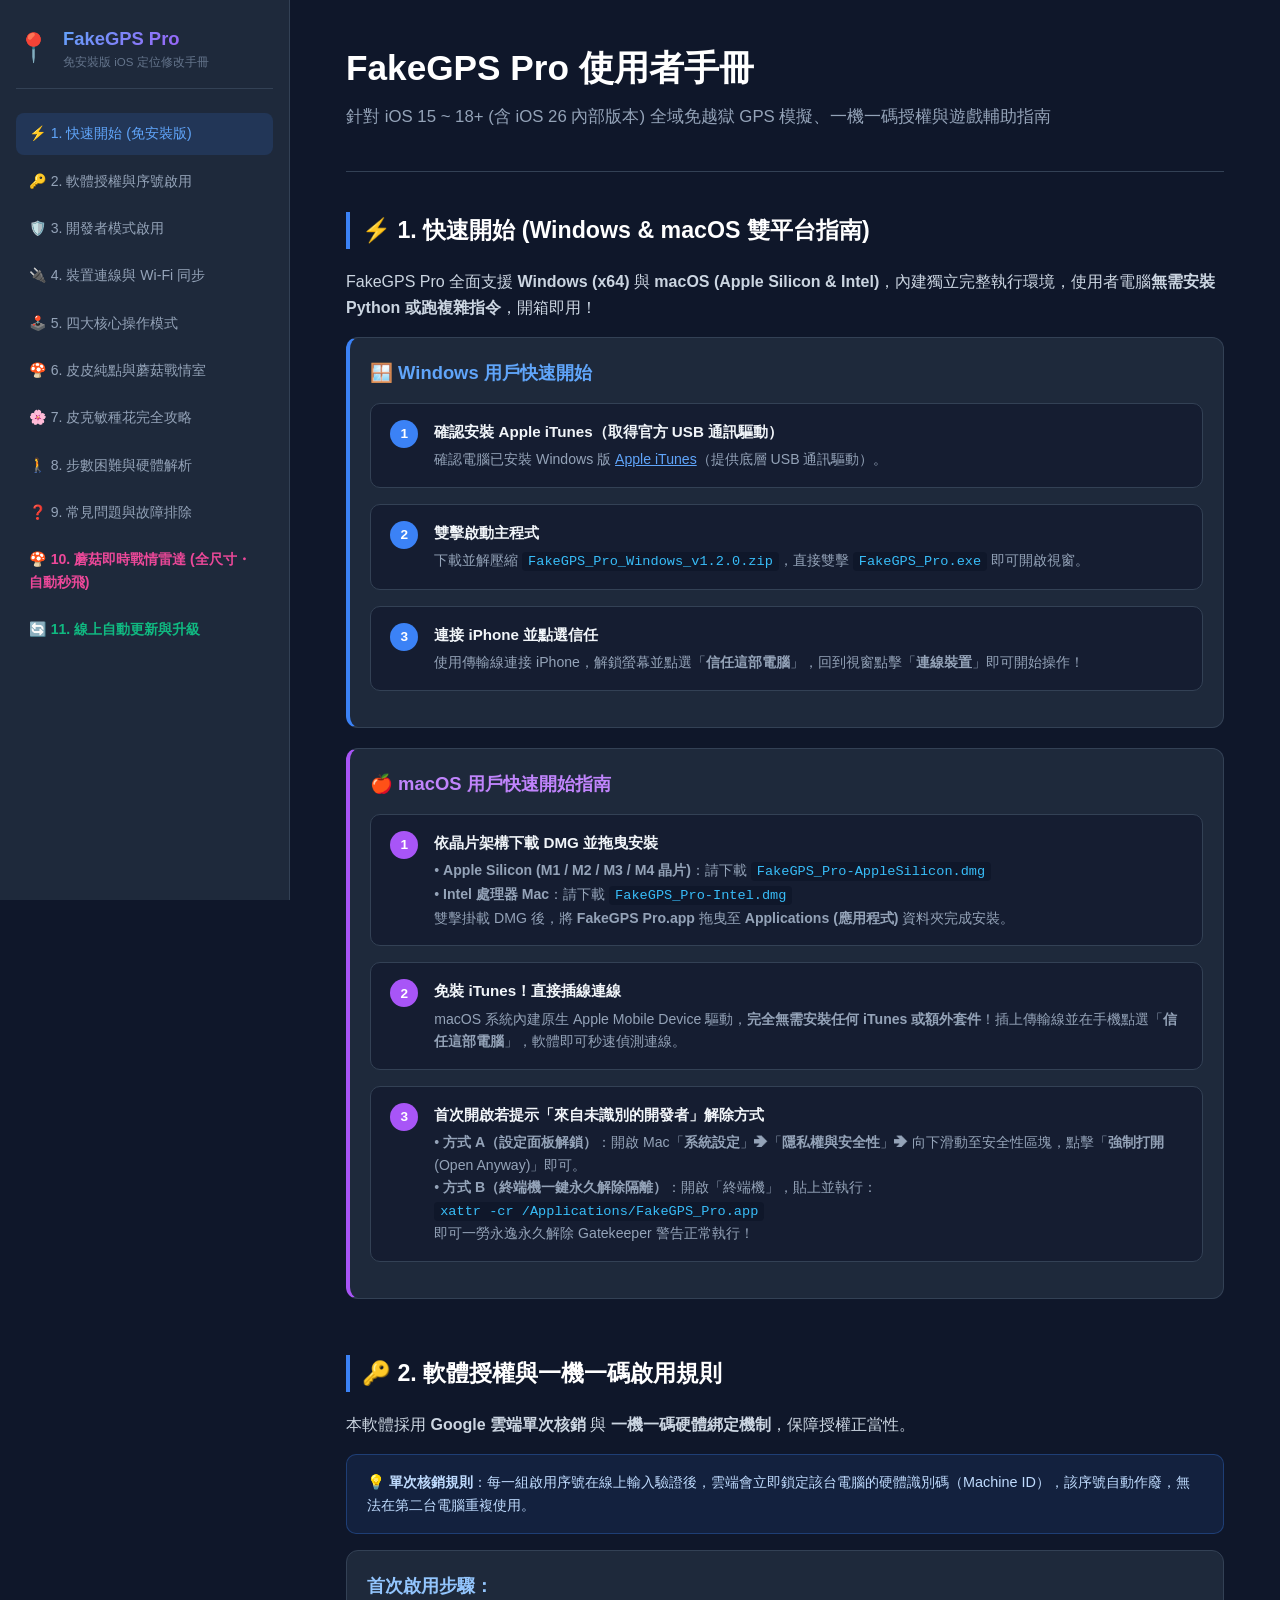
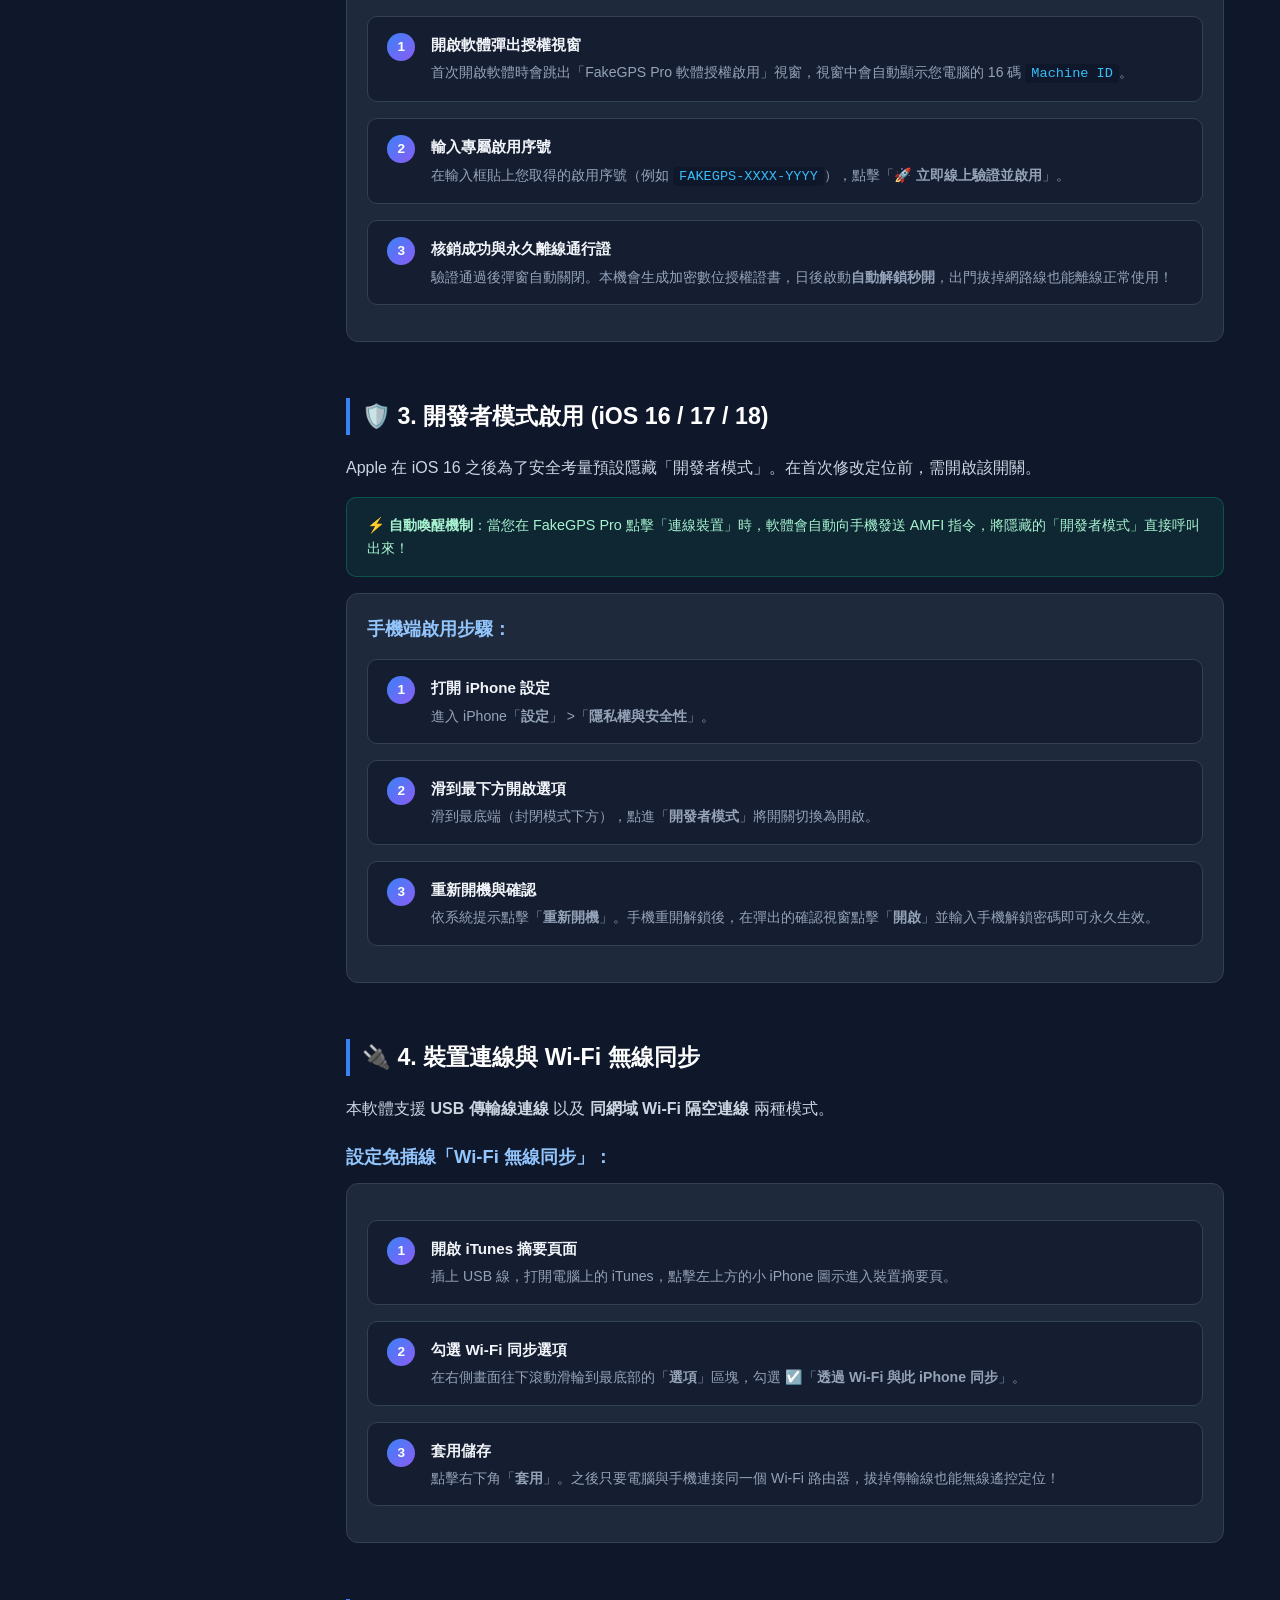
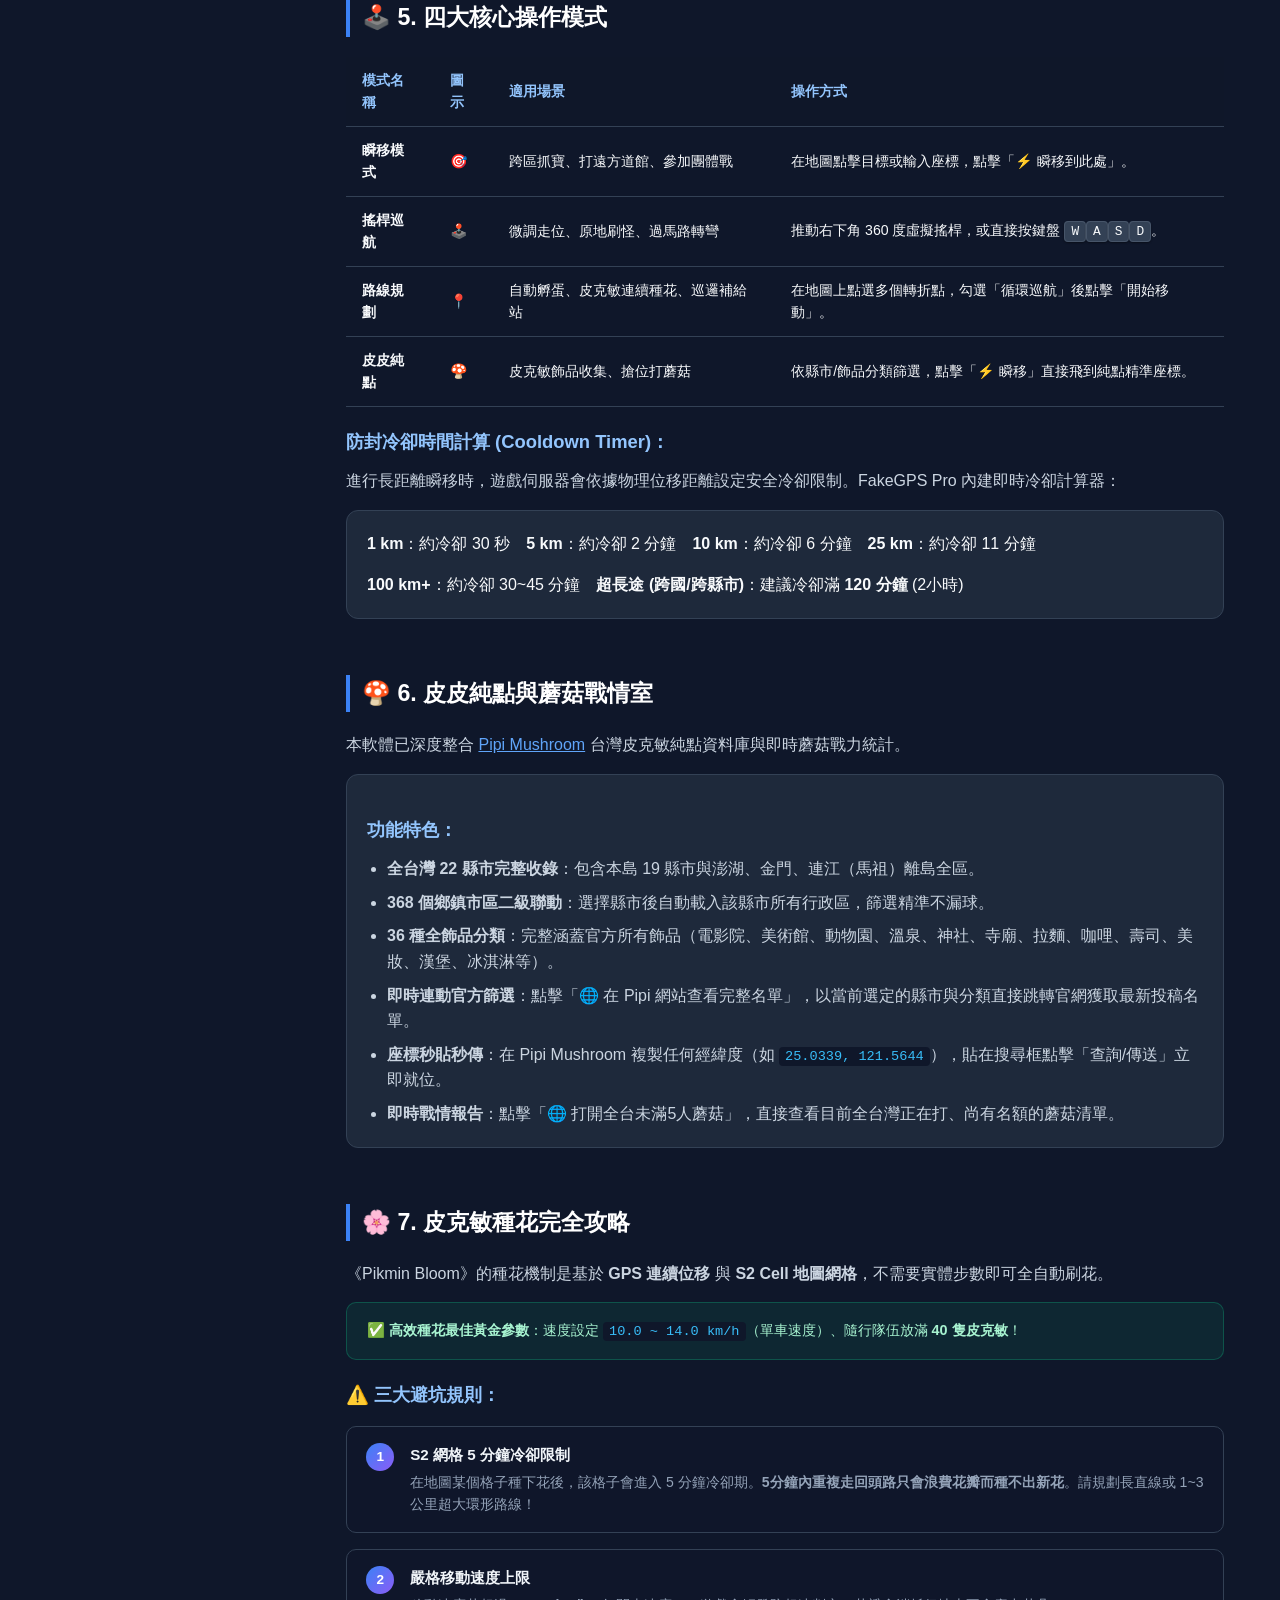
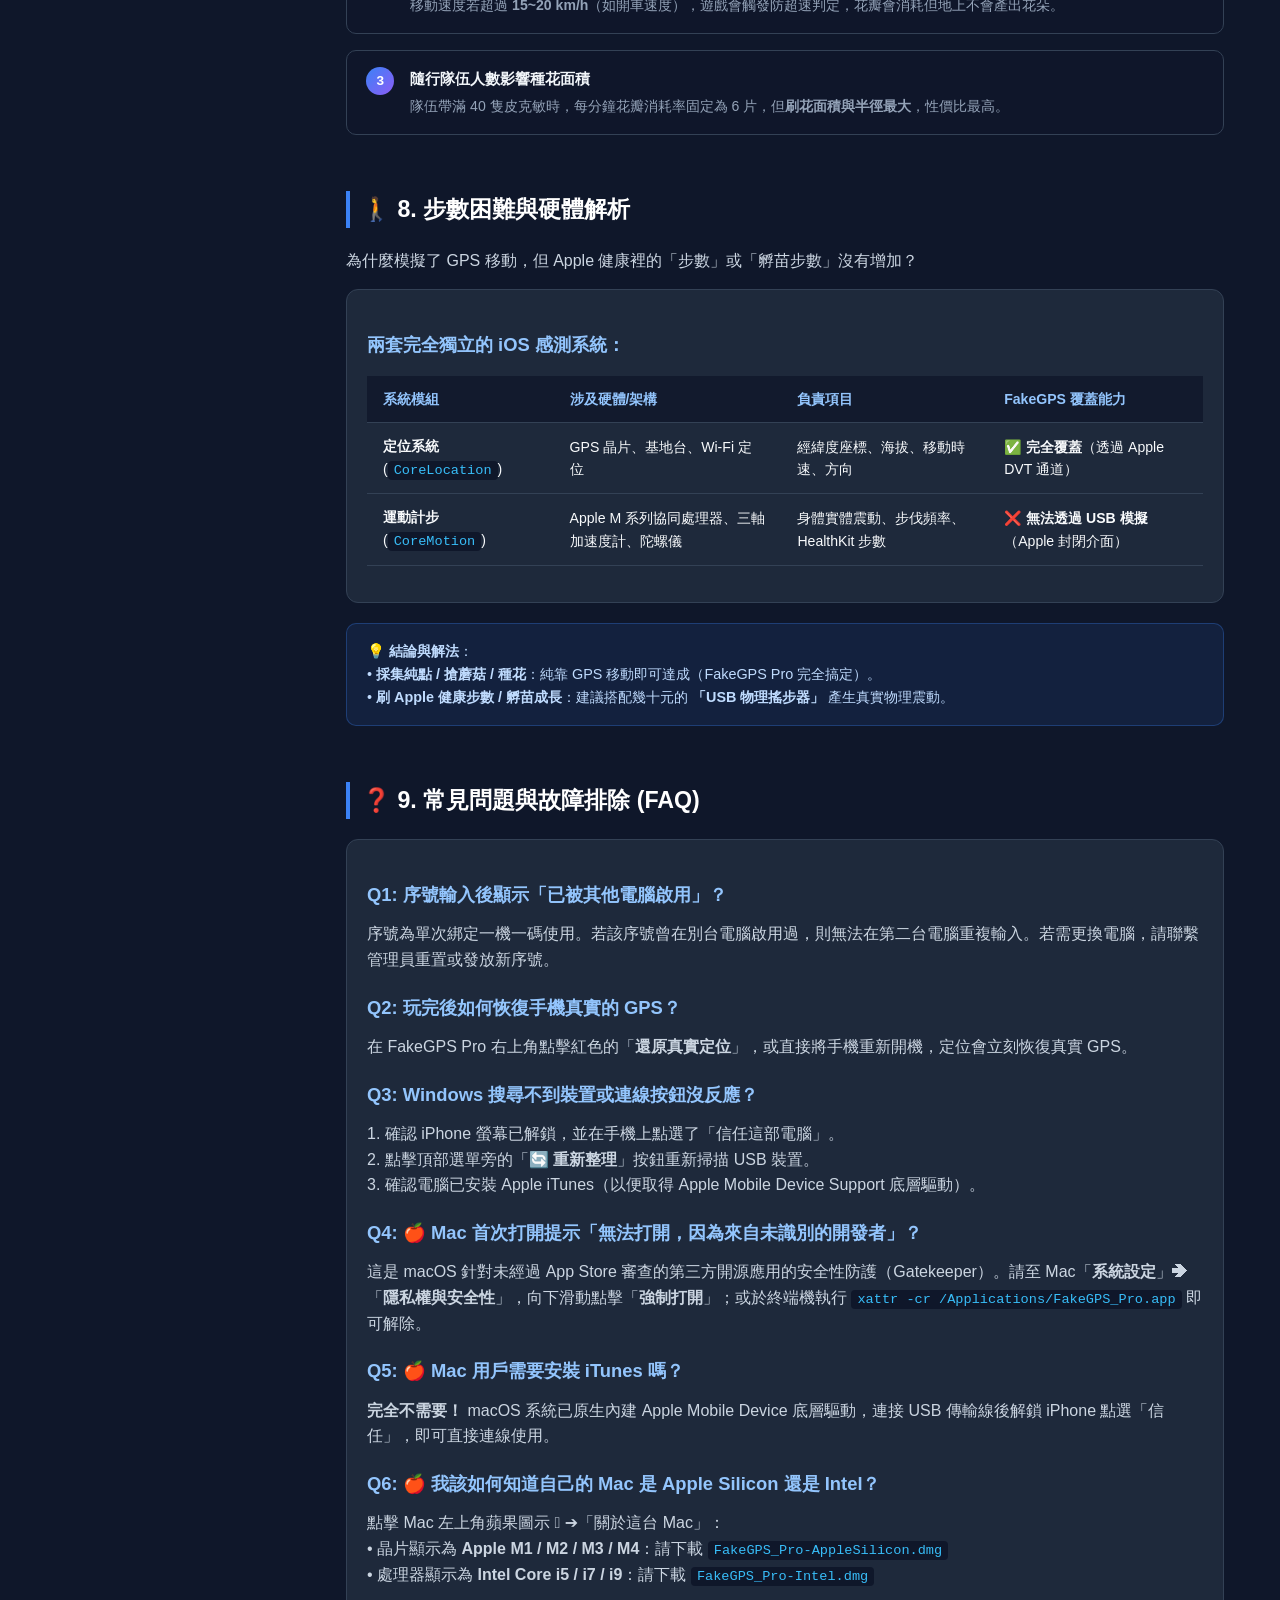
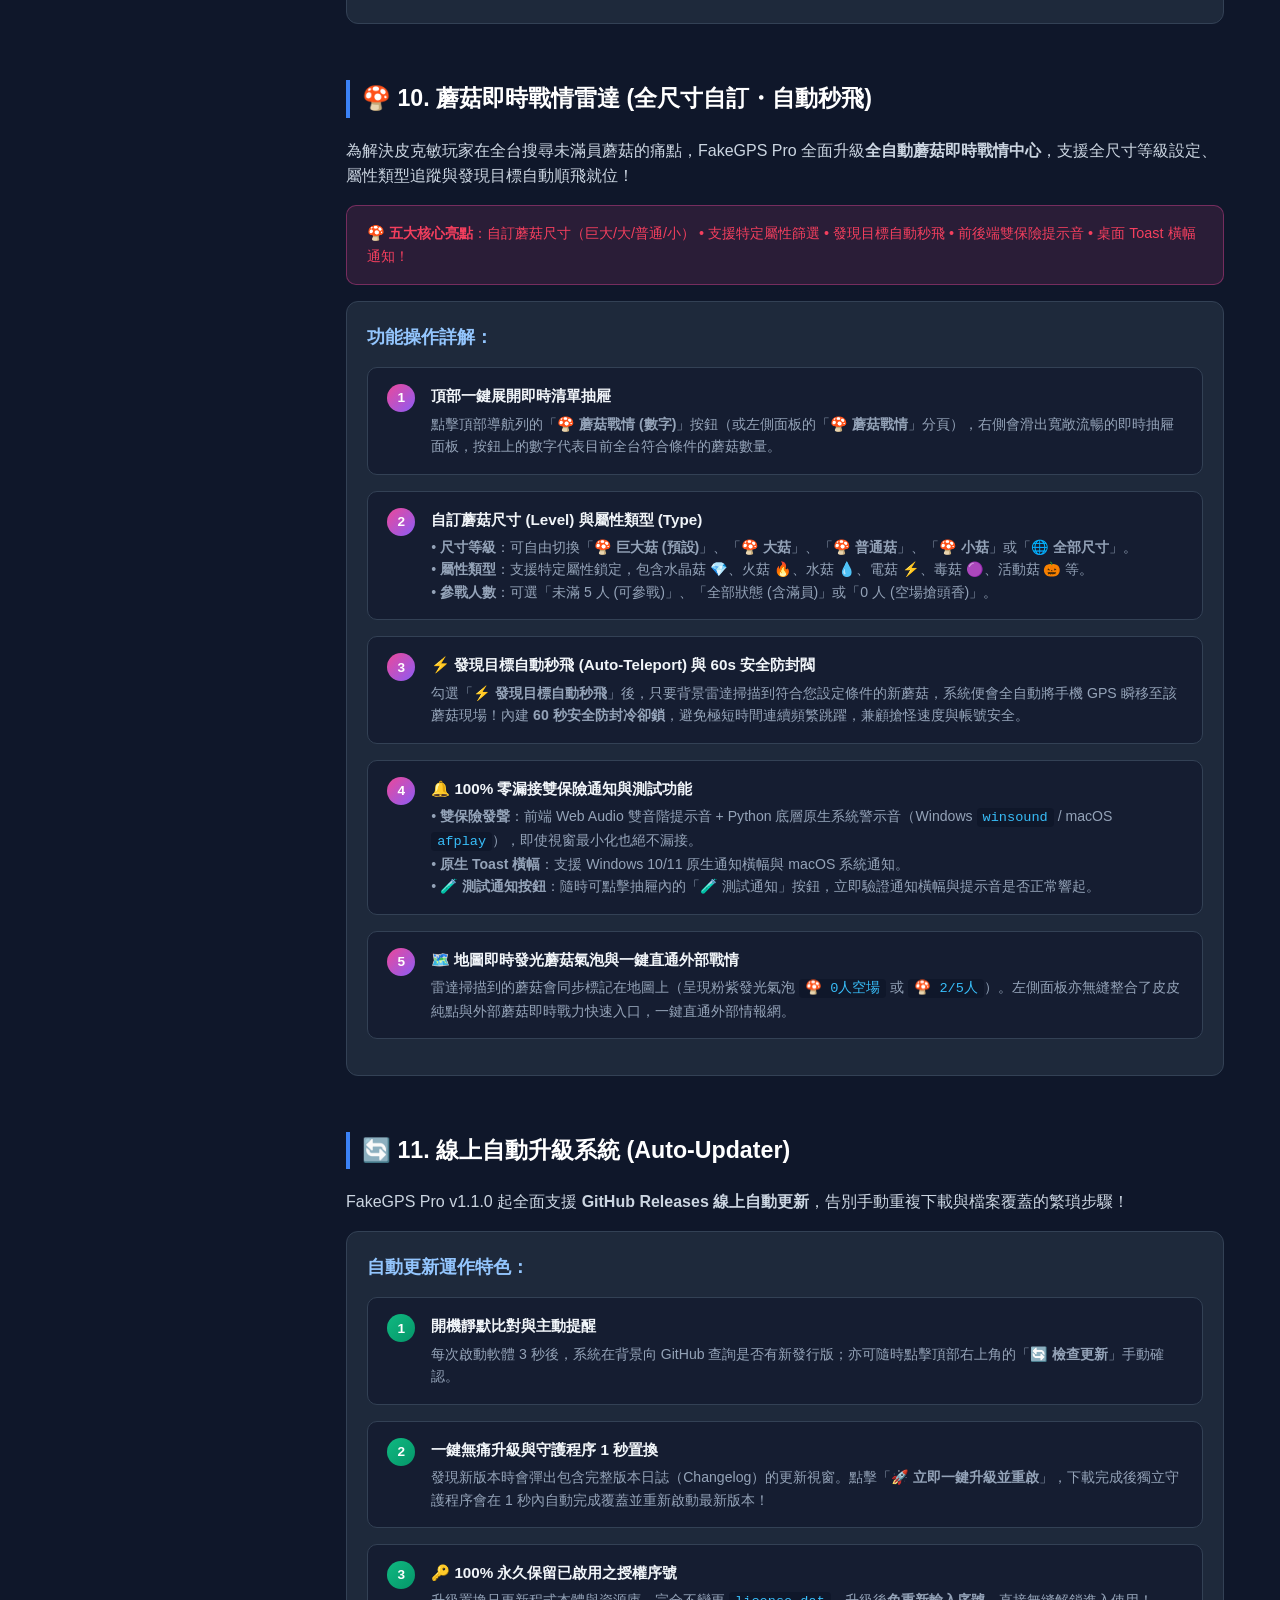
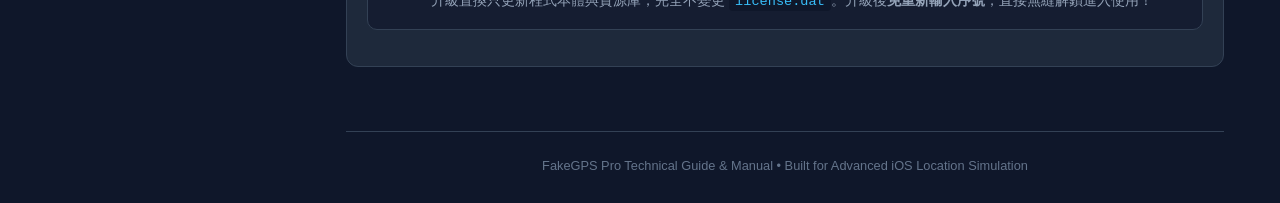
==== commit 4c73a7a1: "release: v1.2.0 - 蘑菇戰情全尺寸自訂、自動秒飛、RWD修復與macOS指南" ====
--- a/manual.html
+++ b/manual.html
@@ -310,7 +310,7 @@
             <li><a href="#flower-rules" class="nav-link">🌸 7. 皮克敏種花完全攻略</a></li>
             <li><a href="#steps-vs-gps" class="nav-link">🚶 8. 步數困難與硬體解析</a></li>
             <li><a href="#faq" class="nav-link">❓ 9. 常見問題與故障排除</a></li>
-            <li><a href="#radar" class="nav-link" style="color: #ec4899; font-weight: 600;">🍄 10. 巨大蘑菇即時雷達 (v1.1.0)</a></li>
+            <li><a href="#radar" class="nav-link" style="color: #ec4899; font-weight: 600;">🍄 10. 蘑菇即時戰情雷達 (全尺寸・自動秒飛)</a></li>
             <li><a href="#auto-updater" class="nav-link" style="color: #10b981; font-weight: 600;">🔄 11. 線上自動更新與升級</a></li>
         </ul>
     </nav>
@@ -322,31 +322,72 @@
             <p class="doc-subtitle">針對 iOS 15 ~ 18+ (含 iOS 26 內部版本) 全域免越獄 GPS 模擬、一機一碼授權與遊戲輔助指南</p>
         </header>
 
-        <!-- 1. 快速開始 (免安裝版) -->
+        <!-- 1. 快速開始 (雙平台免安裝版) -->
         <section id="quick-start">
-            <h2>⚡ 1. 快速開始 (綠色免安裝版)</h2>
-            <p>FakeGPS Pro 已封裝為<b>獨立免安裝 Windows 應用程式</b>，內建完整執行環境與驅動，使用者電腦<b>無需安裝 Python 或跑指令</b>，解壓縮即可直接使用！</p>
+            <h2>⚡ 1. 快速開始 (Windows & macOS 雙平台指南)</h2>
+            <p>FakeGPS Pro 全面支援 <b>Windows (x64)</b> 與 <b>macOS (Apple Silicon & Intel)</b>，內建獨立完整執行環境，使用者電腦<b>無需安裝 Python 或跑複雜指令</b>，開箱即用！</p>
             
-            <div class="step-list">
-                <div class="step-item">
-                    <div class="step-num">1</div>
-                    <div class="step-body">
-                        <h4>安裝 Apple iTunes（唯一定義環境）</h4>
-                        <p>確認電腦已安裝 Windows 版 <a href="https://www.apple.com/itunes/" target="_blank" style="color: #60a5fa;">Apple iTunes</a>（提供 Apple 官方 USB 通訊驅動）。</p>
-                    </div>
-                </div>
-                <div class="step-item">
-                    <div class="step-num">2</div>
-                    <div class="step-body">
-                        <h4>一鍵啟動主程式</h4>
-                        <p>解壓縮資料夾後，直接雙擊 <code>FakeGPS_Pro.exe</code> 即可啟動視窗。</p>
-                    </div>
-                </div>
-                <div class="step-item">
-                    <div class="step-num">3</div>
-                    <div class="step-body">
-                        <h4>連接 iPhone 並連線</h4>
-                        <p>使用傳輸線連接 iPhone 與電腦，解鎖手機並點選「<b>信任這部電腦</b>」，回到視窗點擊「<b>連線裝置</b>」即可開始操作！</p>
+            <!-- Windows 專區 -->
+            <div class="card" style="margin-top: 1rem; border-left: 4px solid #3b82f6;">
+                <h3 style="margin-top: 0; color: #60a5fa;">🪟 Windows 用戶快速開始</h3>
+                <div class="step-list">
+                    <div class="step-item">
+                        <div class="step-num" style="background: #3b82f6;">1</div>
+                        <div class="step-body">
+                            <h4>確認安裝 Apple iTunes（取得官方 USB 通訊驅動）</h4>
+                            <p>確認電腦已安裝 Windows 版 <a href="https://www.apple.com/itunes/" target="_blank" style="color: #60a5fa;">Apple iTunes</a>（提供底層 USB 通訊驅動）。</p>
+                        </div>
+                    </div>
+                    <div class="step-item">
+                        <div class="step-num" style="background: #3b82f6;">2</div>
+                        <div class="step-body">
+                            <h4>雙擊啟動主程式</h4>
+                            <p>下載並解壓縮 <code>FakeGPS_Pro_Windows_v1.2.0.zip</code>，直接雙擊 <code>FakeGPS_Pro.exe</code> 即可開啟視窗。</p>
+                        </div>
+                    </div>
+                    <div class="step-item">
+                        <div class="step-num" style="background: #3b82f6;">3</div>
+                        <div class="step-body">
+                            <h4>連接 iPhone 並點選信任</h4>
+                            <p>使用傳輸線連接 iPhone，解鎖螢幕並點選「<b>信任這部電腦</b>」，回到視窗點擊「<b>連線裝置</b>」即可開始操作！</p>
+                        </div>
+                    </div>
+                </div>
+            </div>
+
+            <!-- macOS 專區 -->
+            <div class="card" style="margin-top: 1.25rem; border-left: 4px solid #a855f7;">
+                <h3 style="margin-top: 0; color: #c084fc;">🍎 macOS 用戶快速開始指南</h3>
+                <div class="step-list">
+                    <div class="step-item">
+                        <div class="step-num" style="background: #a855f7;">1</div>
+                        <div class="step-body">
+                            <h4>依晶片架構下載 DMG 並拖曳安裝</h4>
+                            <p>
+                                • <b>Apple Silicon (M1 / M2 / M3 / M4 晶片)</b>：請下載 <code>FakeGPS_Pro-AppleSilicon.dmg</code><br>
+                                • <b>Intel 處理器 Mac</b>：請下載 <code>FakeGPS_Pro-Intel.dmg</code><br>
+                                雙擊掛載 DMG 後，將 <b>FakeGPS Pro.app</b> 拖曳至 <b>Applications (應用程式)</b> 資料夾完成安裝。
+                            </p>
+                        </div>
+                    </div>
+                    <div class="step-item">
+                        <div class="step-num" style="background: #a855f7;">2</div>
+                        <div class="step-body">
+                            <h4>免裝 iTunes！直接插線連線</h4>
+                            <p>macOS 系統內建原生 Apple Mobile Device 驅動，<b>完全無需安裝任何 iTunes 或額外套件</b>！插上傳輸線並在手機點選「<b>信任這部電腦</b>」，軟體即可秒速偵測連線。</p>
+                        </div>
+                    </div>
+                    <div class="step-item">
+                        <div class="step-num" style="background: #a855f7;">3</div>
+                        <div class="step-body">
+                            <h4>首次開啟若提示「來自未識別的開發者」解除方式</h4>
+                            <p>
+                                • <b>方式 A（設定面板解鎖）</b>：開啟 Mac「<b>系統設定</b>」➔「<b>隱私權與安全性</b>」➔ 向下滑動至安全性區塊，點擊「<b>強制打開</b> (Open Anyway)」即可。<br>
+                                • <b>方式 B（終端機一鍵永久解除隔離）</b>：開啟「終端機」，貼上並執行：<br>
+                                <code>xattr -cr /Applications/FakeGPS_Pro.app</code><br>
+                                即可一勞永逸永久解除 Gatekeeper 警告正常執行！
+                            </p>
+                        </div>
                     </div>
                 </div>
             </div>
@@ -616,21 +657,32 @@
                 <h3>Q2: 玩完後如何恢復手機真實的 GPS？</h3>
                 <p>在 FakeGPS Pro 右上角點擊紅色的「<b>還原真實定位</b>」，或直接將手機重新開機，定位會立刻恢復真實 GPS。</p>
 
-                <h3>Q3: 搜尋不到裝置或連線按鈕沒反應？</h3>
+                <h3>Q3: Windows 搜尋不到裝置或連線按鈕沒反應？</h3>
                 <p>1. 確認 iPhone 螢幕已解鎖，並在手機上點選了「信任這部電腦」。<br>
                 2. 點擊頂部選單旁的「<b>🔄 重新整理</b>」按鈕重新掃描 USB 裝置。<br>
                 3. 確認電腦已安裝 Apple iTunes（以便取得 Apple Mobile Device Support 底層驅動）。</p>
+
+                <h3>Q4: 🍎 Mac 首次打開提示「無法打開，因為來自未識別的開發者」？</h3>
+                <p>這是 macOS 針對未經過 App Store 審查的第三方開源應用的安全性防護（Gatekeeper）。請至 Mac「<b>系統設定</b>」➔「<b>隱私權與安全性</b>」，向下滑動點擊「<b>強制打開</b>」；或於終端機執行 <code>xattr -cr /Applications/FakeGPS_Pro.app</code> 即可解除。</p>
+
+                <h3>Q5: 🍎 Mac 用戶需要安裝 iTunes 嗎？</h3>
+                <p><b>完全不需要！</b> macOS 系統已原生內建 Apple Mobile Device 底層驅動，連接 USB 傳輸線後解鎖 iPhone 點選「信任」，即可直接連線使用。</p>
+
+                <h3>Q6: 🍎 我該如何知道自己的 Mac 是 Apple Silicon 還是 Intel？</h3>
+                <p>點擊 Mac 左上角蘋果圖示  ➔「關於這台 Mac」：<br>
+                • 晶片顯示為 <b>Apple M1 / M2 / M3 / M4</b>：請下載 <code>FakeGPS_Pro-AppleSilicon.dmg</code><br>
+                • 處理器顯示為 <b>Intel Core i5 / i7 / i9</b>：請下載 <code>FakeGPS_Pro-Intel.dmg</code></p>
             </div>
         </section>
 
         
-        <!-- 10. 巨大蘑菇即時雷達 -->
+        <!-- 10. 蘑菇即時戰情雷達 -->
         <section id="radar">
-            <h2>🍄 10. 巨大蘑菇即時雷達 (v1.1.0 重大更新)</h2>
-            <p>為解決皮克敏玩家在全台搜尋未滿員巨大蘑菇的痛點，FakeGPS Pro v1.1.0 隆重推出<b>全自動即時巨大蘑菇監控雷達</b>！</p>
+            <h2>🍄 10. 蘑菇即時戰情雷達 (全尺寸自訂・自動秒飛)</h2>
+            <p>為解決皮克敏玩家在全台搜尋未滿員蘑菇的痛點，FakeGPS Pro 全面升級<b>全自動蘑菇即時戰情中心</b>，支援全尺寸等級設定、屬性類型追蹤與發現目標自動順飛就位！</p>
 
             <div class="alert alert-success" style="background: rgba(236, 72, 153, 0.12); border-color: rgba(236, 72, 153, 0.4); color: #f43f5e;">
-                <span>🍄 <b>四大核心亮點</b>：全台即時掃描 • 智慧過濾未滿 5 人 • 清脆雙音階警報音 • 🚀 一鍵秒飛現場開打！</span>
+                <span>🍄 <b>五大核心亮點</b>：自訂蘑菇尺寸（巨大/大/普通/小） • 支援特定屬性篩選 • 發現目標自動秒飛 • 前後端雙保險提示音 • 桌面 Toast 橫幅通知！</span>
             </div>
 
             <div class="card">
@@ -640,38 +692,43 @@
                         <div class="step-num" style="background: linear-gradient(135deg, #ec4899, #8b5cf6);">1</div>
                         <div class="step-body">
                             <h4>頂部一鍵展開即時清單抽屜</h4>
-                            <p>點擊頂部導航列的「<b>🍄 巨大菇雷達 (數字)</b>」按鈕（或左側面板的「<b>🍄 巨大菇</b>」分頁），右側會滑出寬敞流暢的即時抽屜面板，按鈕上的數字代表目前全台符合條件的巨大菇數量。</p>
+                            <p>點擊頂部導航列的「<b>🍄 蘑菇戰情 (數字)</b>」按鈕（或左側面板的「<b>🍄 蘑菇戰情</b>」分頁），右側會滑出寬敞流暢的即時抽屜面板，按鈕上的數字代表目前全台符合條件的蘑菇數量。</p>
                         </div>
                     </div>
                     <div class="step-item">
                         <div class="step-num" style="background: linear-gradient(135deg, #ec4899, #8b5cf6);">2</div>
                         <div class="step-body">
-                            <h4>智慧參戰篩選與縣市區域過濾</h4>
+                            <h4>自訂蘑菇尺寸 (Level) 與屬性類型 (Type)</h4>
                             <p>
-                                • <b>參戰篩選</b>：預設為「<b>未滿 5 人 (可參戰)</b>」，自動排除已經 5 人滿員的場次；亦可切換為「<b>0 人 (尚未有人打)</b>」搶頭香空場。<br>
-                                • <b>區域篩選</b>：支援依照全台各縣市與鄉鎮市區進行精準鎖定。
+                                • <b>尺寸等級</b>：可自由切換「<b>🍄 巨大菇 (預設)</b>」、「<b>🍄 大菇</b>」、「<b>🍄 普通菇</b>」、「<b>🍄 小菇</b>」或「<b>🌐 全部尺寸</b>」。<br>
+                                • <b>屬性類型</b>：支援特定屬性鎖定，包含水晶菇 💎、火菇 🔥、水菇 💧、電菇 ⚡、毒菇 🟣、活動菇 🎃 等。<br>
+                                • <b>參戰人數</b>：可選「未滿 5 人 (可參戰)」、「全部狀態 (含滿員)」或「0 人 (空場搶頭香)」。
                             </p>
                         </div>
                     </div>
                     <div class="step-item">
                         <div class="step-num" style="background: linear-gradient(135deg, #ec4899, #8b5cf6);">3</div>
                         <div class="step-body">
-                            <h4>🚀 卡片一鍵秒飛開打</h4>
-                            <p>每張卡片清楚標註地標、行政區、目前挑戰人數、怪物戰力與剩餘血量進度條。點擊「<b>🚀 一鍵秒飛</b>」，手機 GPS 瞬間傳送至該蘑菇座標，按鈕即時反饋 <code>✅ 已瞬移！</code>。</p>
+                            <h4>⚡ 發現目標自動秒飛 (Auto-Teleport) 與 60s 安全防封閥</h4>
+                            <p>勾選「<b>⚡ 發現目標自動秒飛</b>」後，只要背景雷達掃描到符合您設定條件的新蘑菇，系統便會全自動將手機 GPS 瞬移至該蘑菇現場！內建 <b>60 秒安全防封冷卻鎖</b>，避免極短時間連續頻繁跳躍，兼顧搶怪速度與帳號安全。</p>
                         </div>
                     </div>
                     <div class="step-item">
                         <div class="step-num" style="background: linear-gradient(135deg, #ec4899, #8b5cf6);">4</div>
                         <div class="step-body">
-                            <h4>🗺️ 地圖即時發光蘑菇氣泡 (Markers)</h4>
-                            <p>雷達掃描到的巨大菇會同步標記在地圖上（呈現粉紫發光氣泡 <code>🍄 0人空場</code> 或 <code>🍄 2/5人</code>）。在地圖上直接點擊氣泡即可彈出卡片並秒飛！</p>
+                            <h4>🔔 100% 零漏接雙保險通知與測試功能</h4>
+                            <p>
+                                • <b>雙保險發聲</b>：前端 Web Audio 雙音階提示音 + Python 底層原生系統警示音（Windows <code>winsound</code> / macOS <code>afplay</code>），即使視窗最小化也絕不漏接。<br>
+                                • <b>原生 Toast 橫幅</b>：支援 Windows 10/11 原生通知橫幅與 macOS 系統通知。<br>
+                                • <b>🧪 測試通知按鈕</b>：隨時可點擊抽屜內的「🧪 測試通知」按鈕，立即驗證通知橫幅與提示音是否正常響起。
+                            </p>
                         </div>
                     </div>
                     <div class="step-item">
                         <div class="step-num" style="background: linear-gradient(135deg, #ec4899, #8b5cf6);">5</div>
                         <div class="step-body">
-                            <h4>🖥️ 獨立背景監控小工具 (<code>run_radar_tray.bat</code>)</h4>
-                            <p>若平時不需開啟大地圖，可直接雙擊資料夾內的 <code>run_radar_tray.bat</code>，它會在 Windows 系統匣常駐，背景每 30 秒自動偵測，發現目標第一時間彈出系統通知與提示音！</p>
+                            <h4>🗺️ 地圖即時發光蘑菇氣泡與一鍵直通外部戰情</h4>
+                            <p>雷達掃描到的蘑菇會同步標記在地圖上（呈現粉紫發光氣泡 <code>🍄 0人空場</code> 或 <code>🍄 2/5人</code>）。左側面板亦無縫整合了皮皮純點與外部蘑菇即時戰力快速入口，一鍵直通外部情報網。</p>
                         </div>
                     </div>
                 </div>
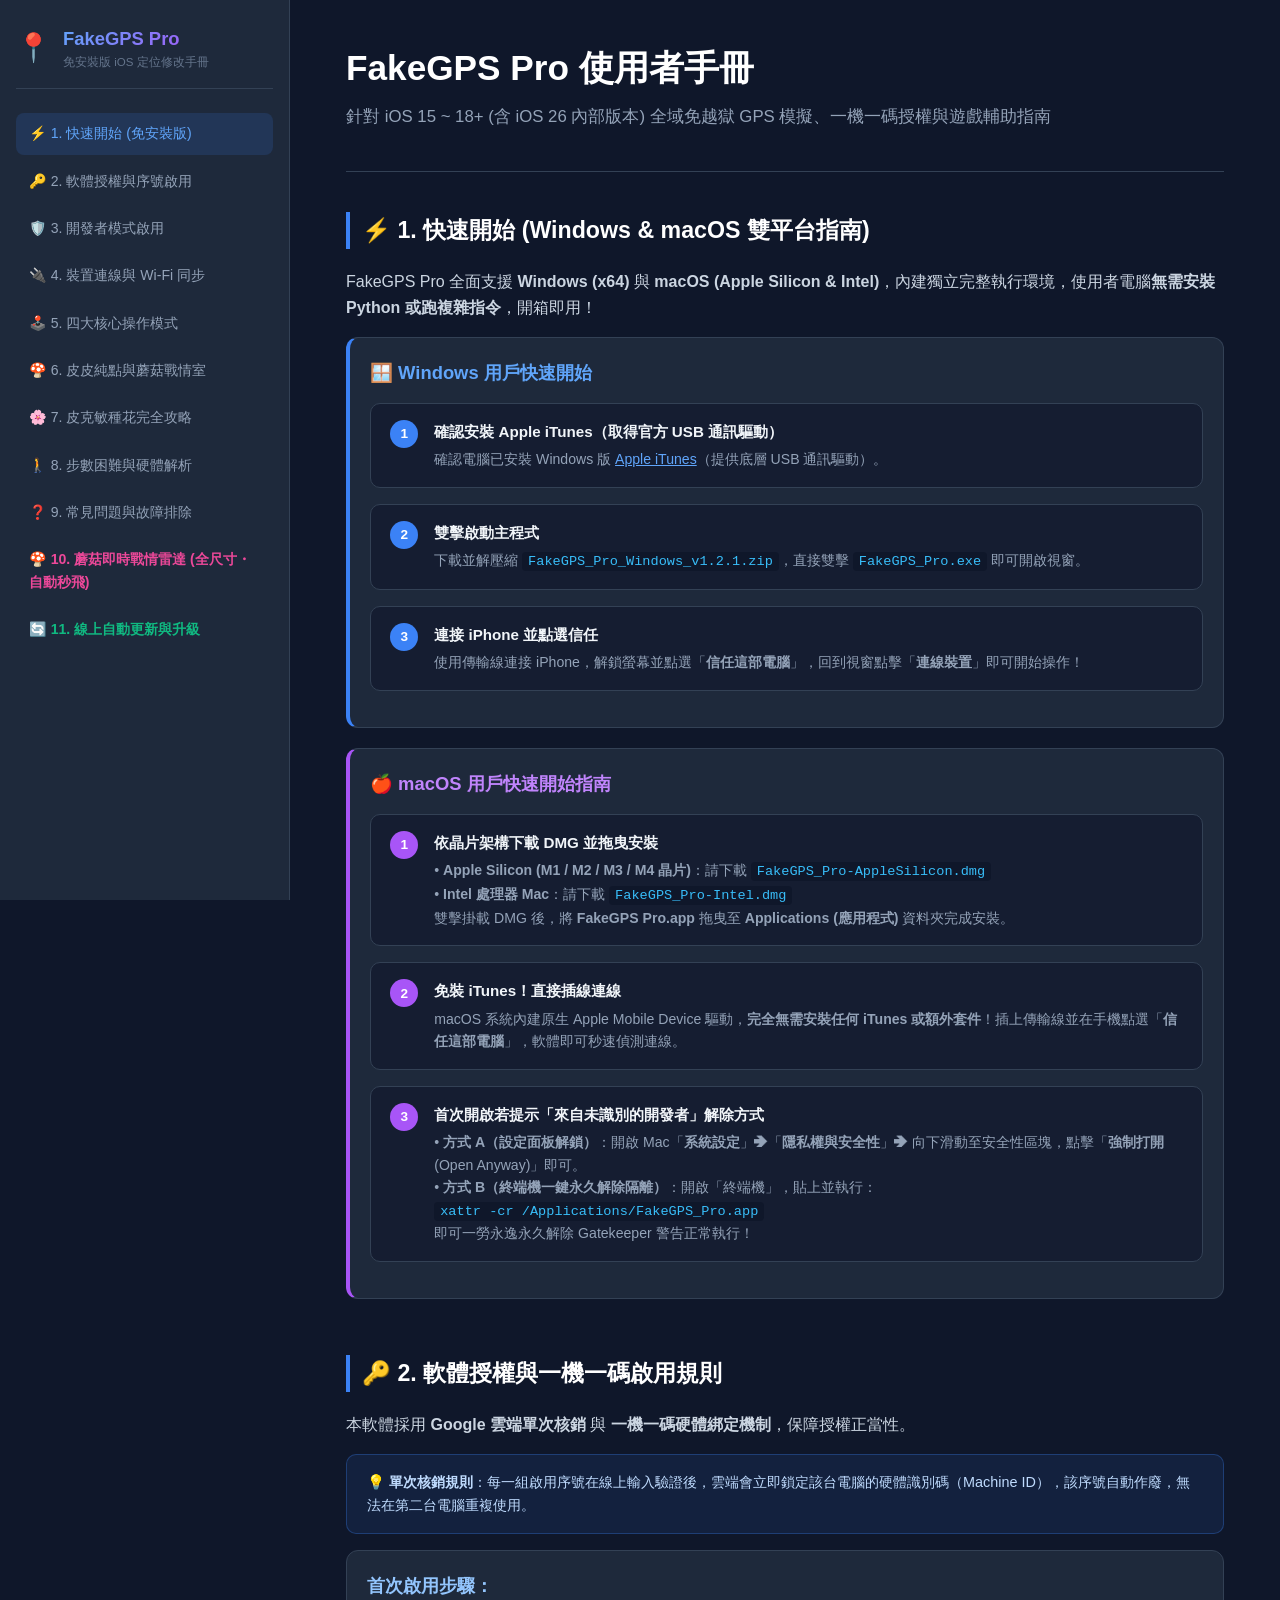
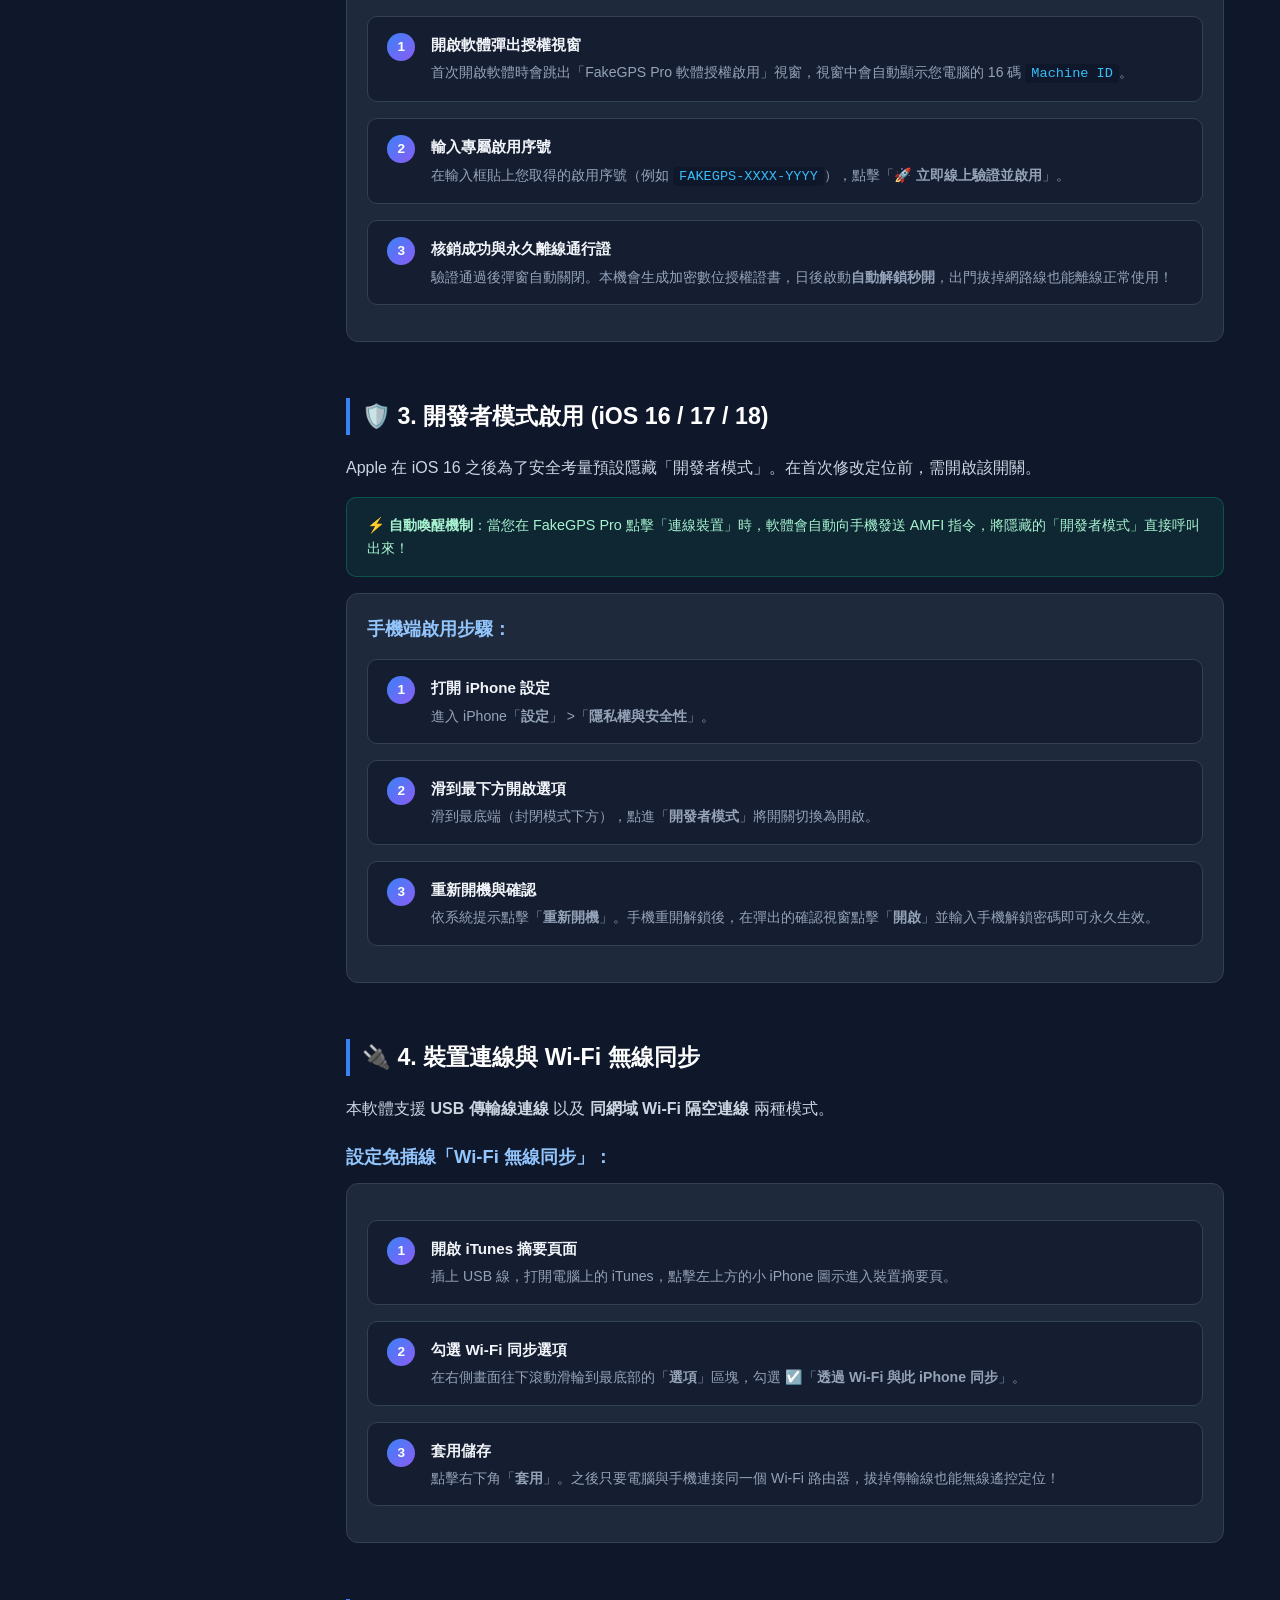
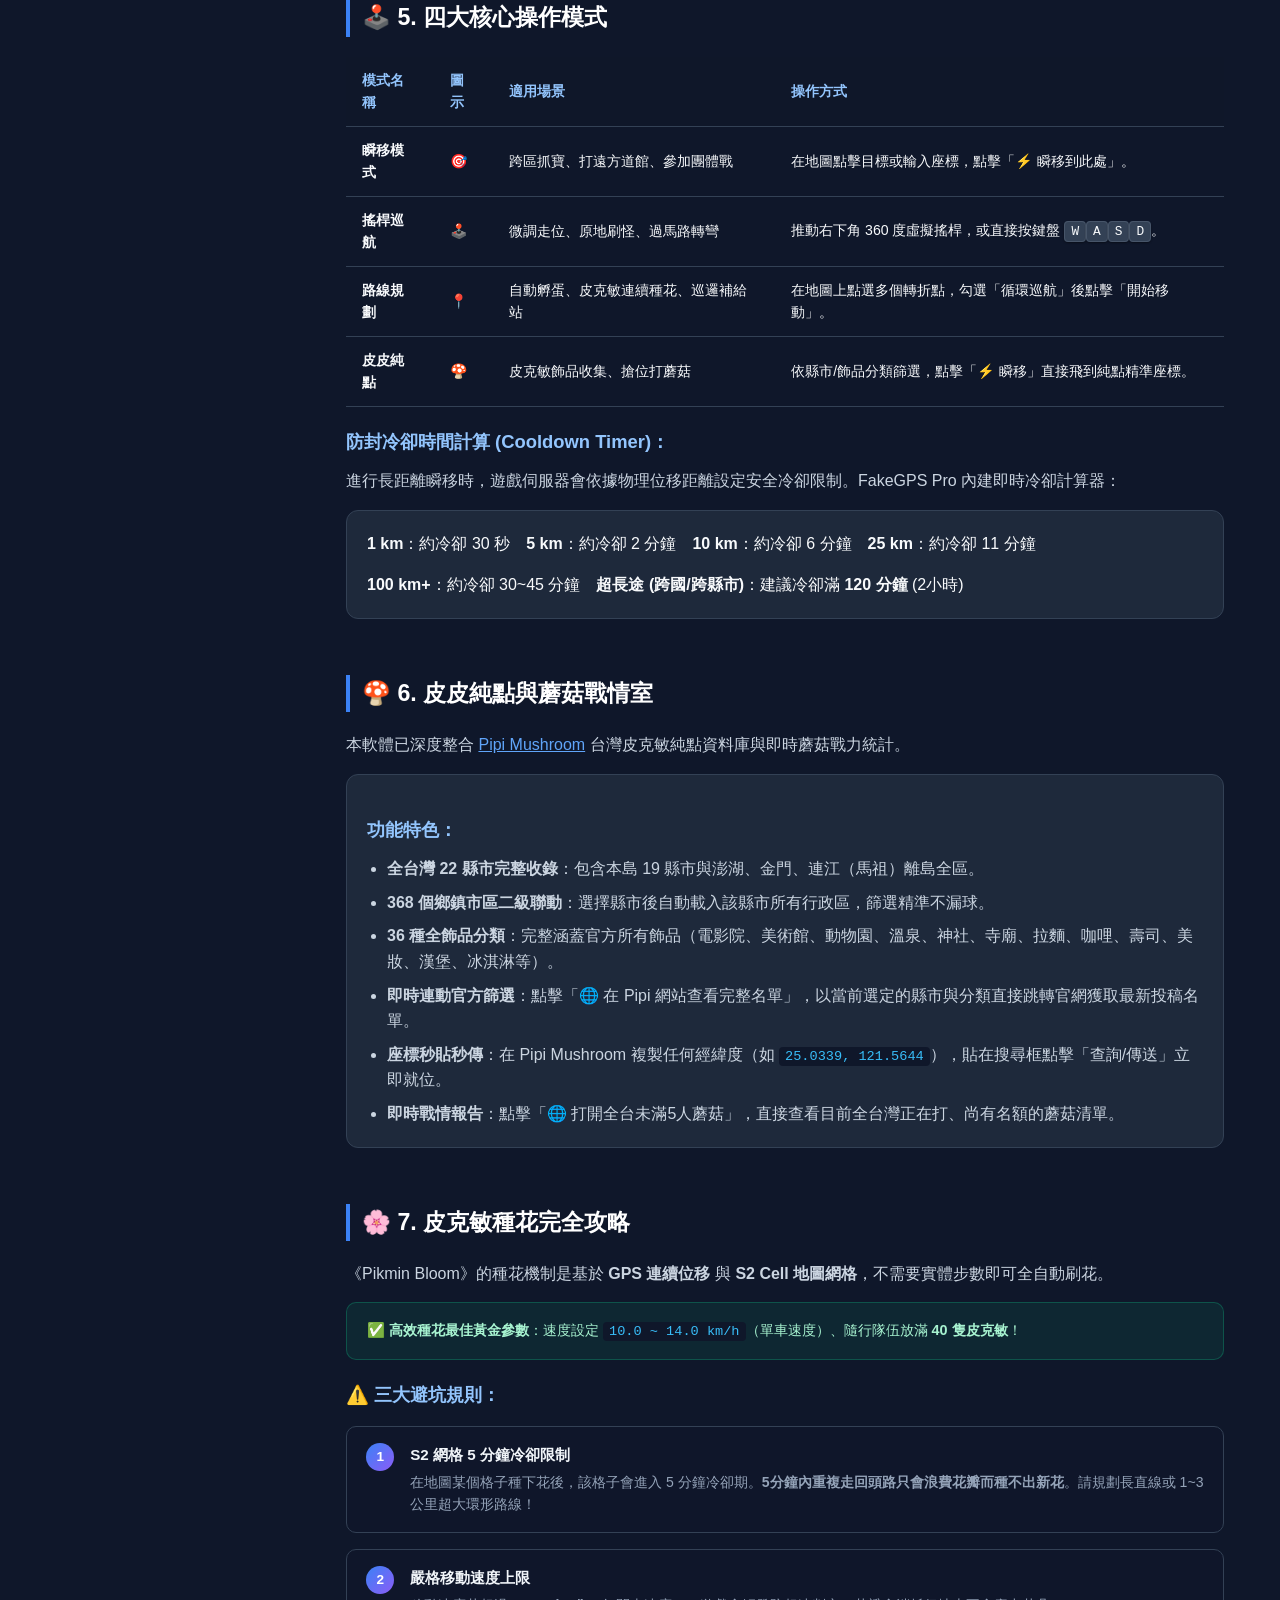
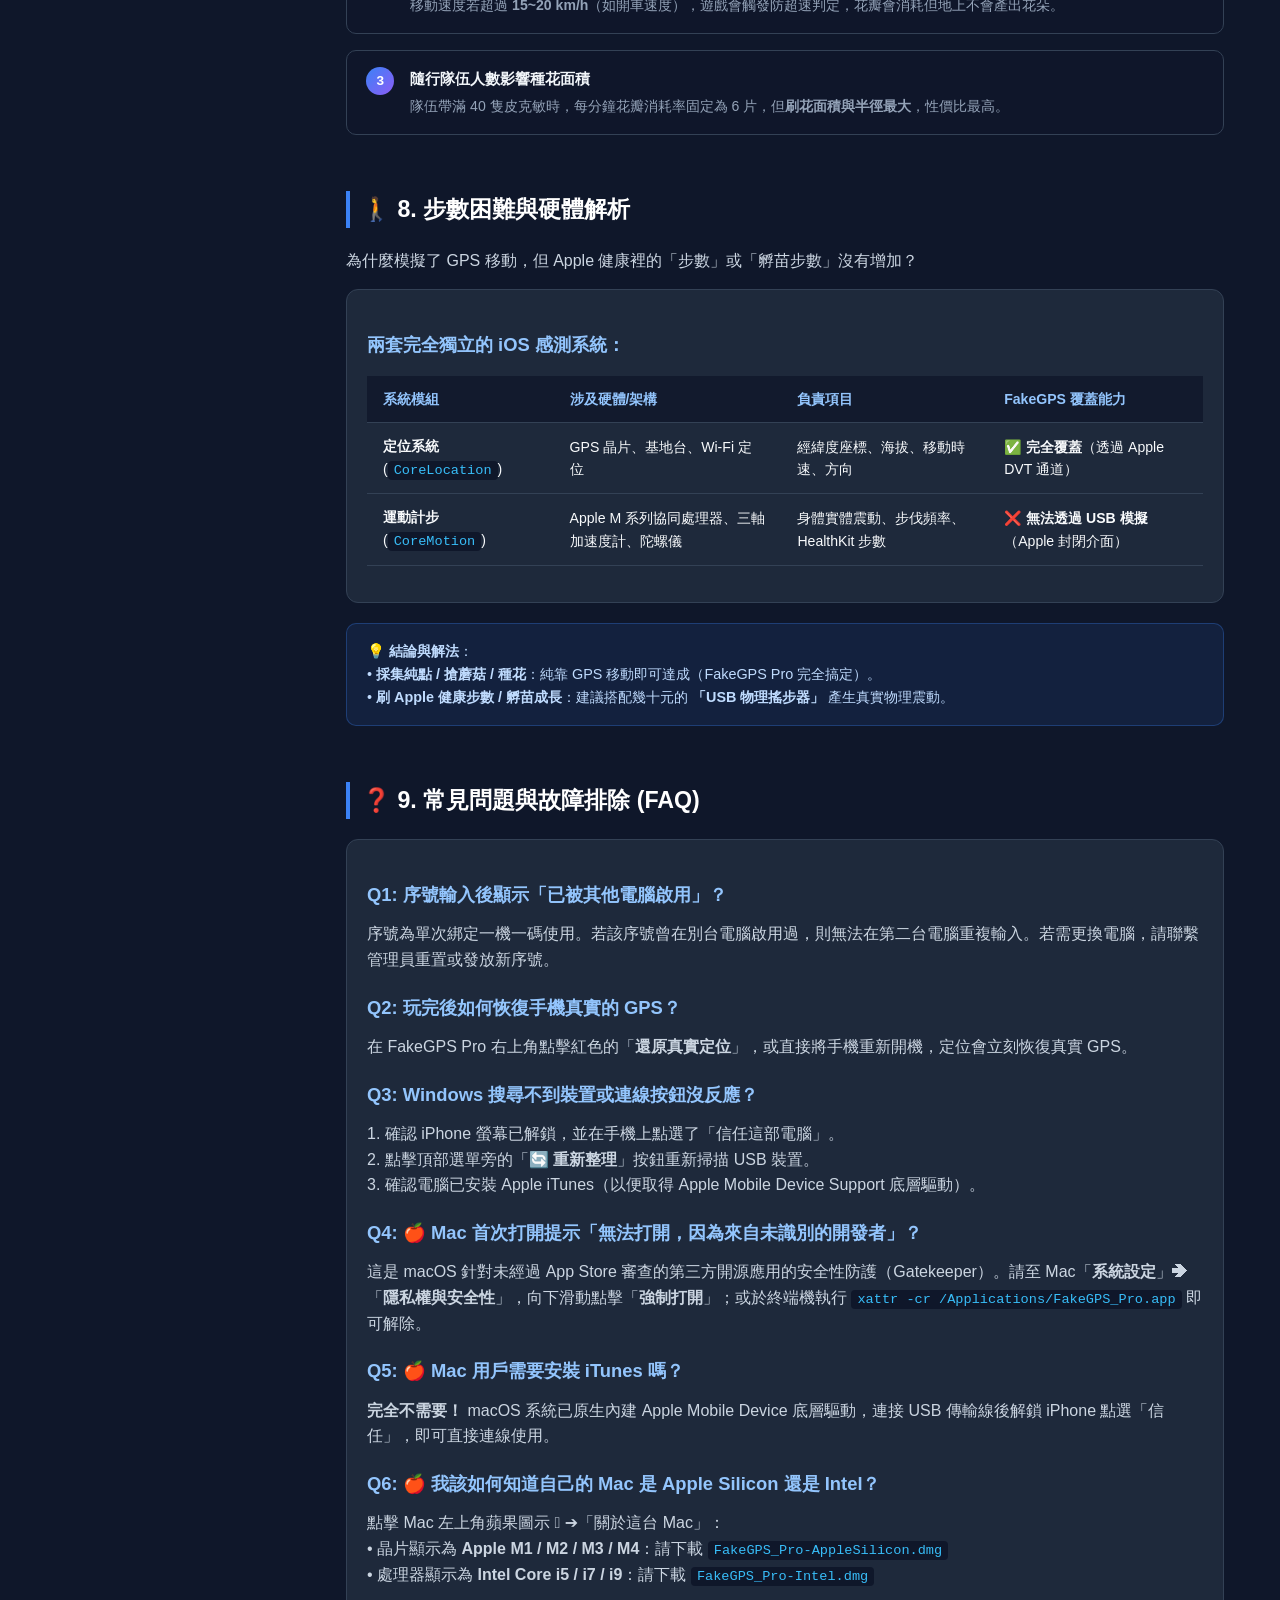
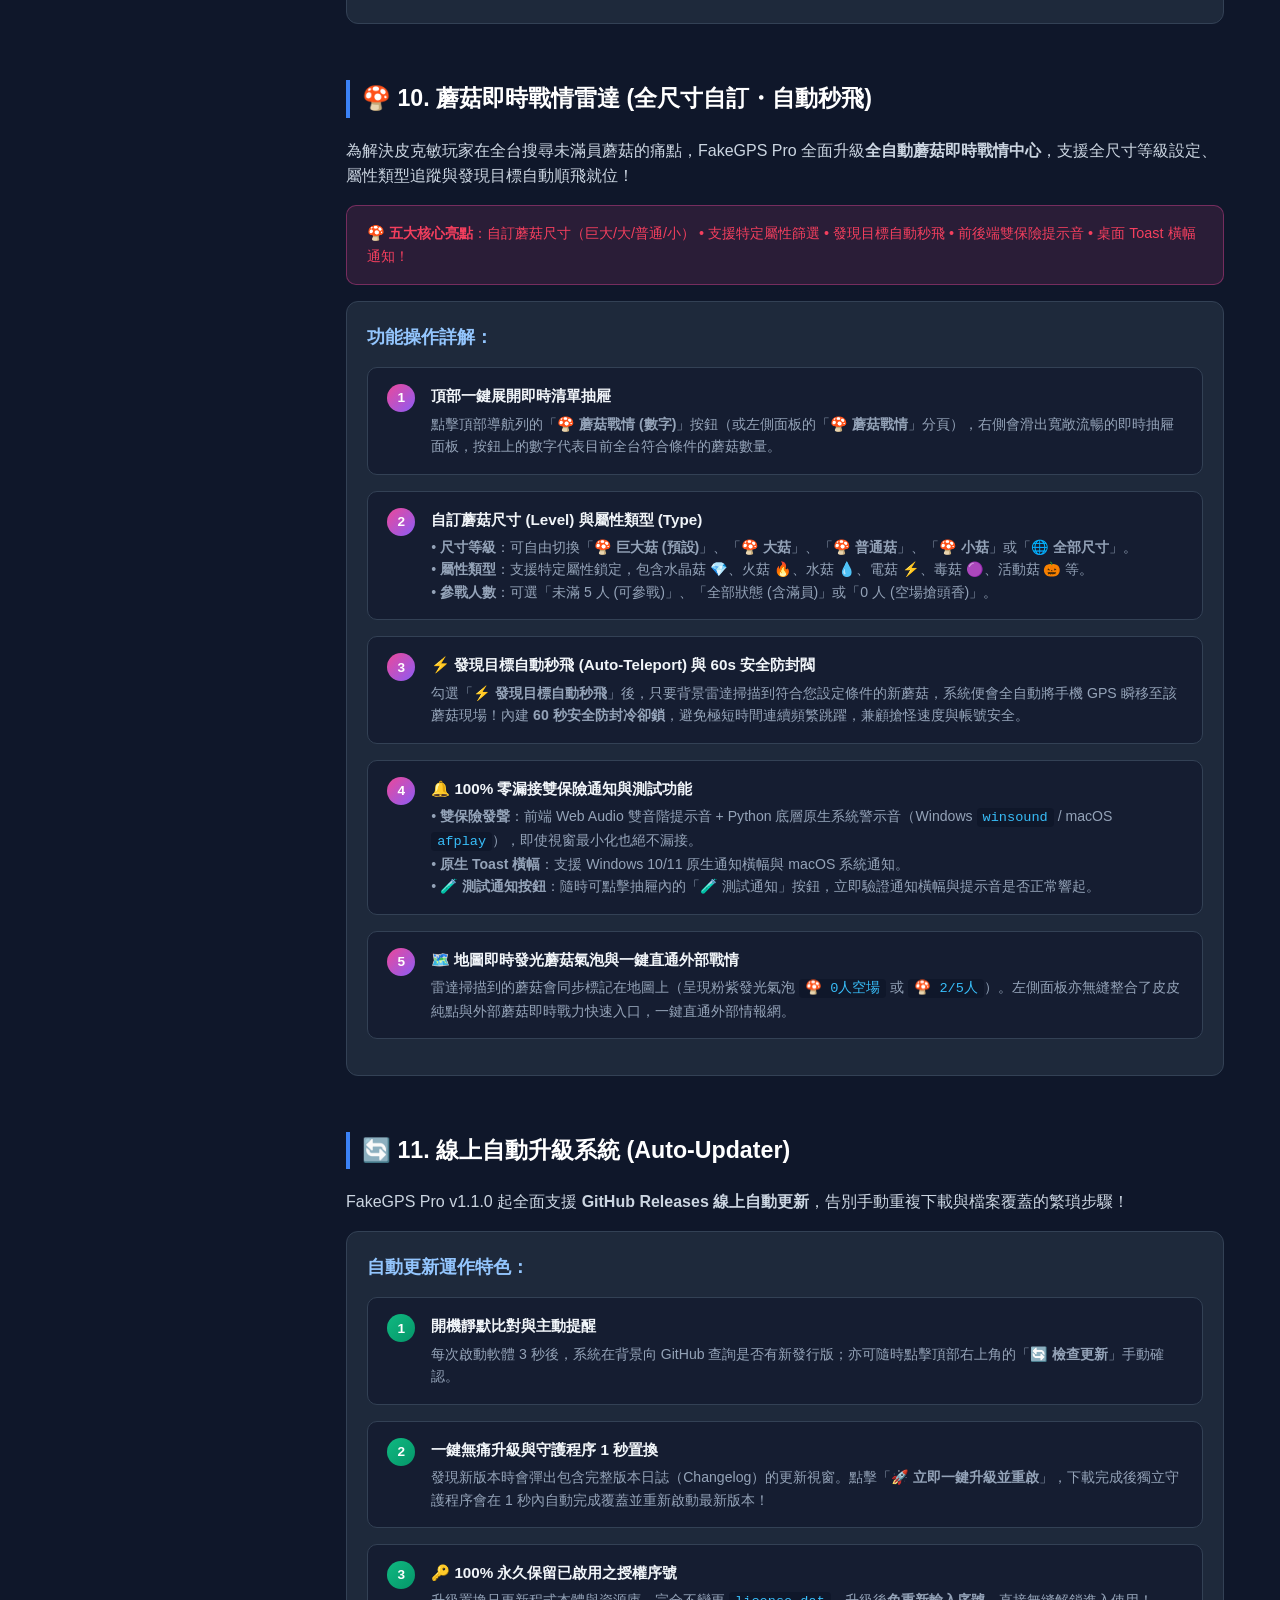
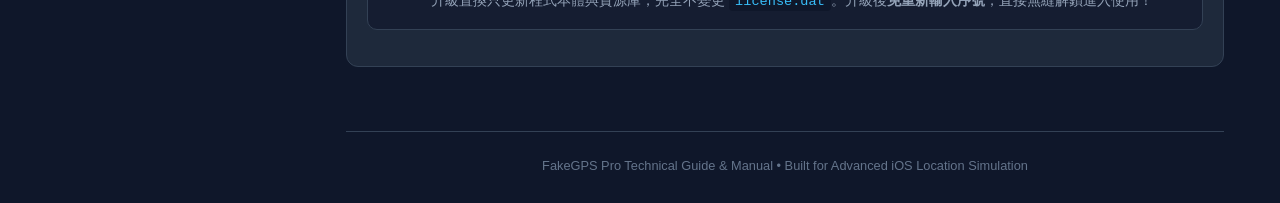
==== commit 442213dd: "release: v1.2.1 - pure Python radar crypto without Node.js dependency" ====
--- a/manual.html
+++ b/manual.html
@@ -342,7 +342,7 @@
                         <div class="step-num" style="background: #3b82f6;">2</div>
                         <div class="step-body">
                             <h4>雙擊啟動主程式</h4>
-                            <p>下載並解壓縮 <code>FakeGPS_Pro_Windows_v1.2.0.zip</code>，直接雙擊 <code>FakeGPS_Pro.exe</code> 即可開啟視窗。</p>
+                            <p>下載並解壓縮 <code>FakeGPS_Pro_Windows_v1.2.1.zip</code>，直接雙擊 <code>FakeGPS_Pro.exe</code> 即可開啟視窗。</p>
                         </div>
                     </div>
                     <div class="step-item">
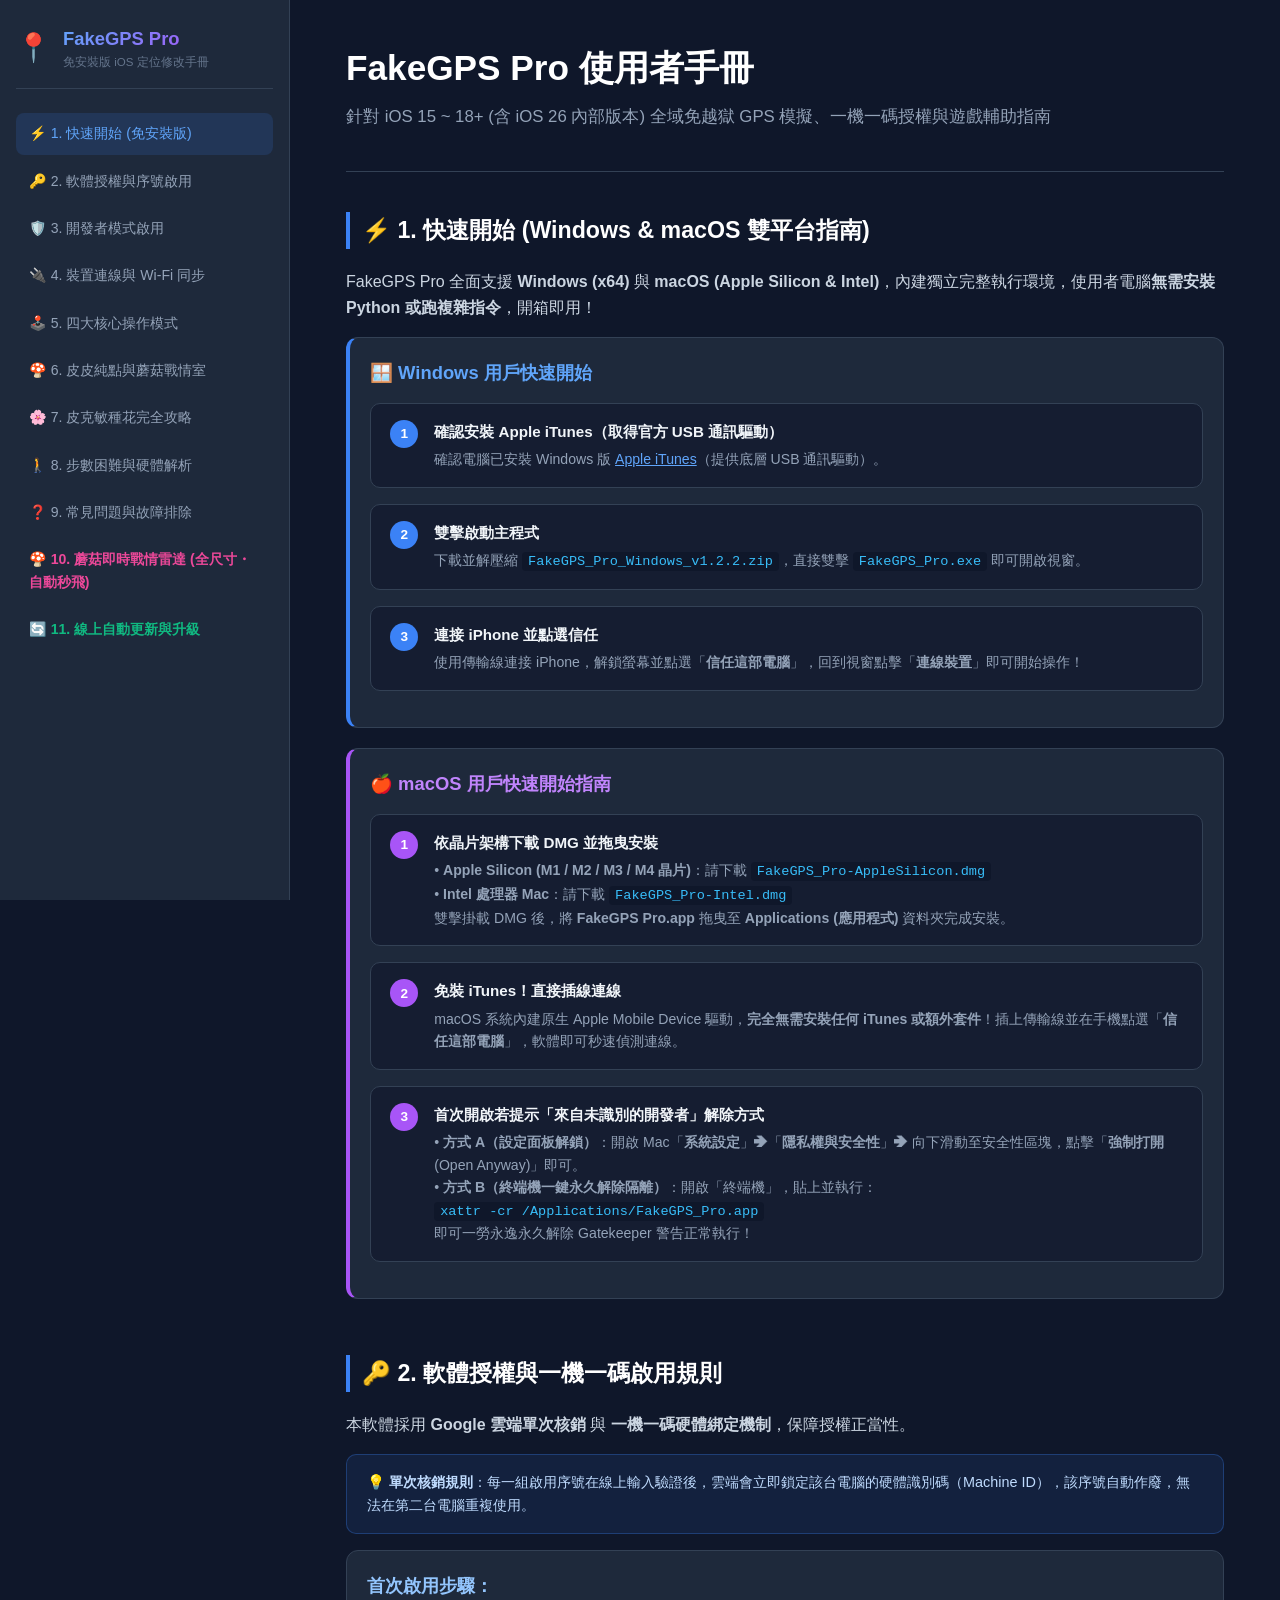
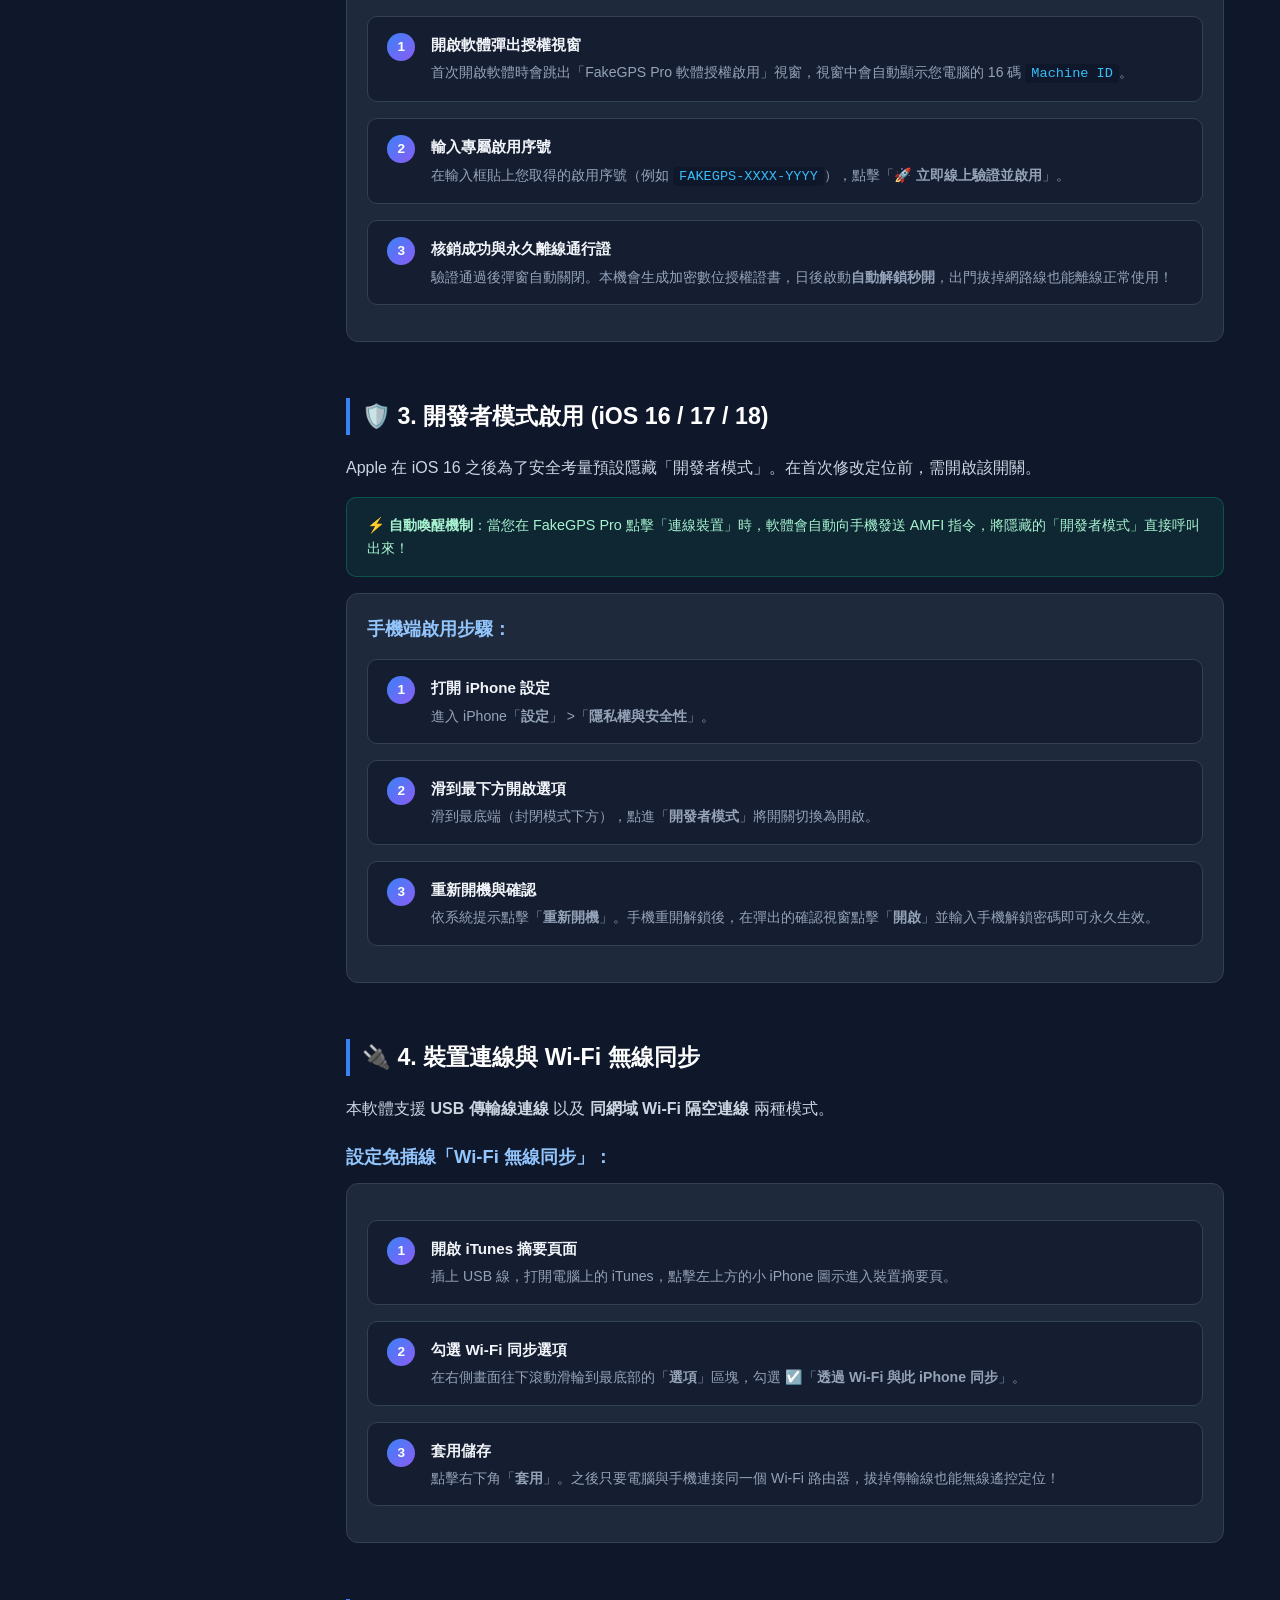
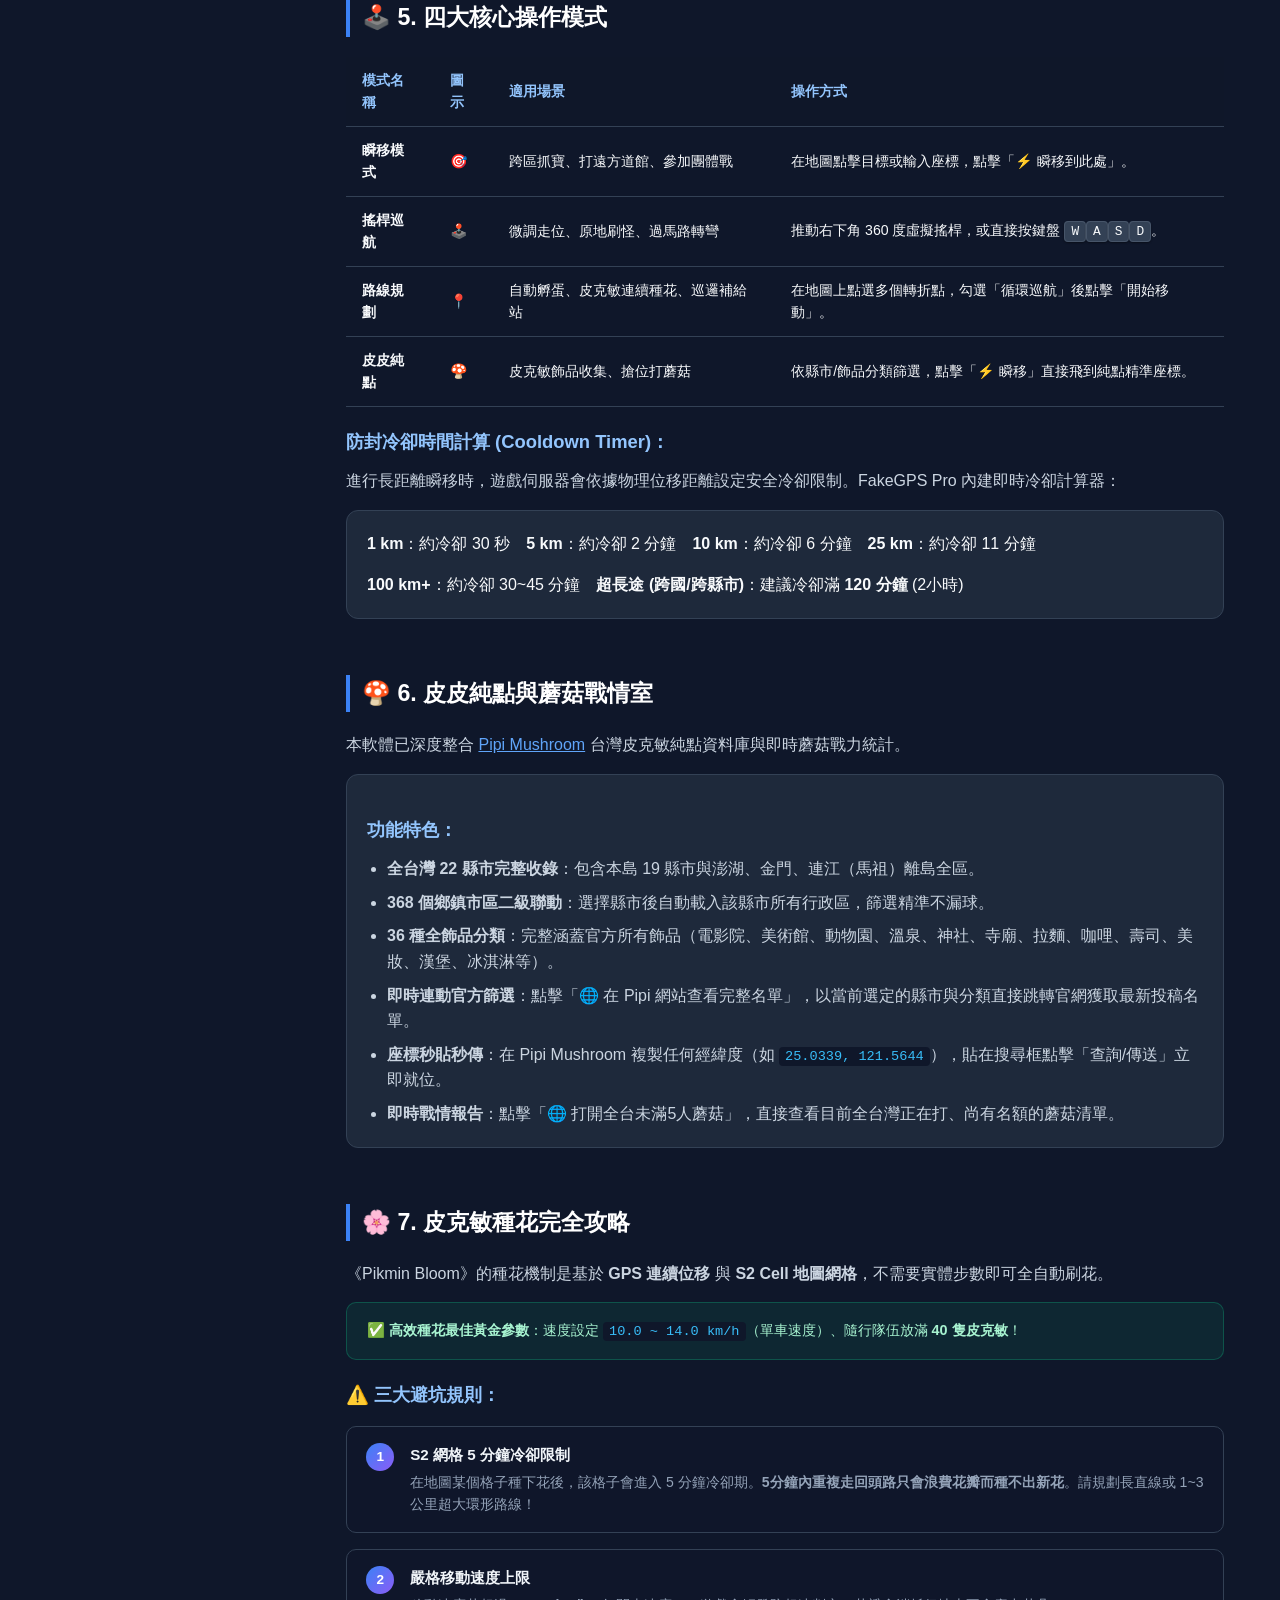
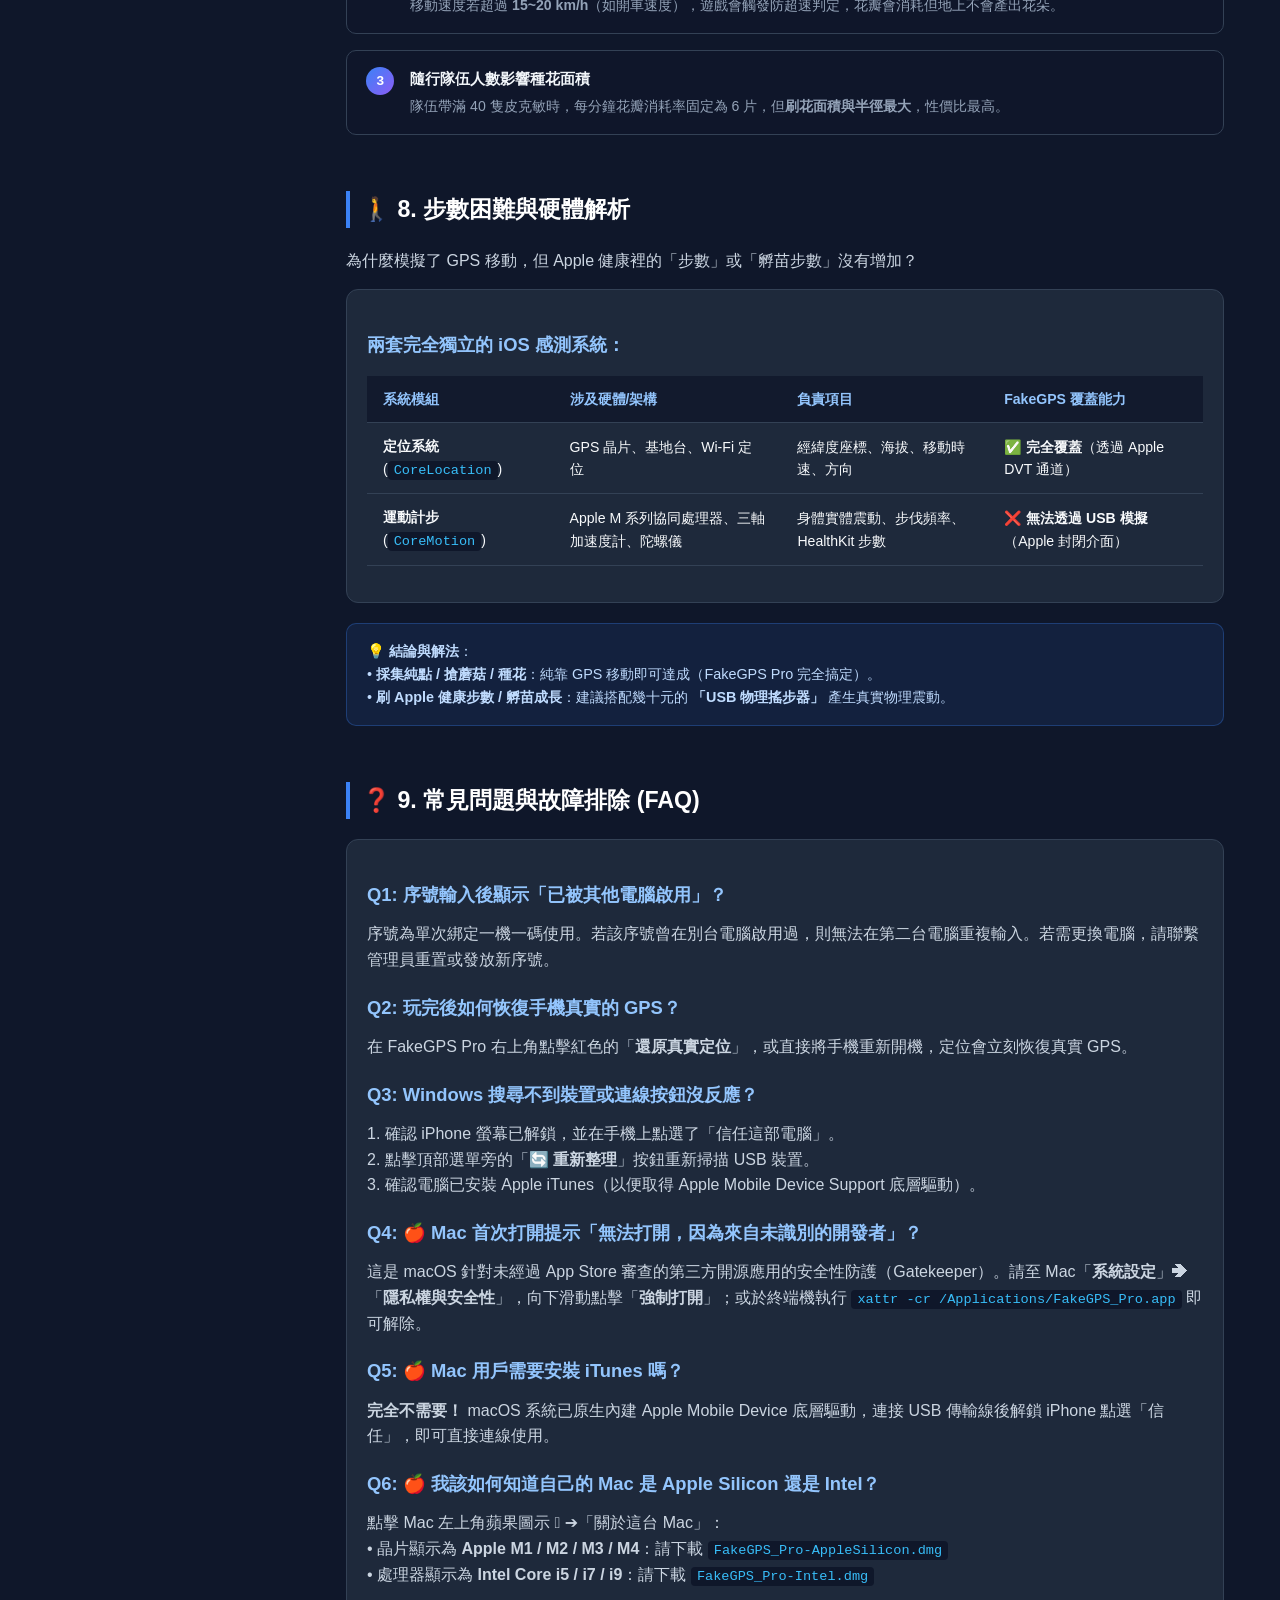
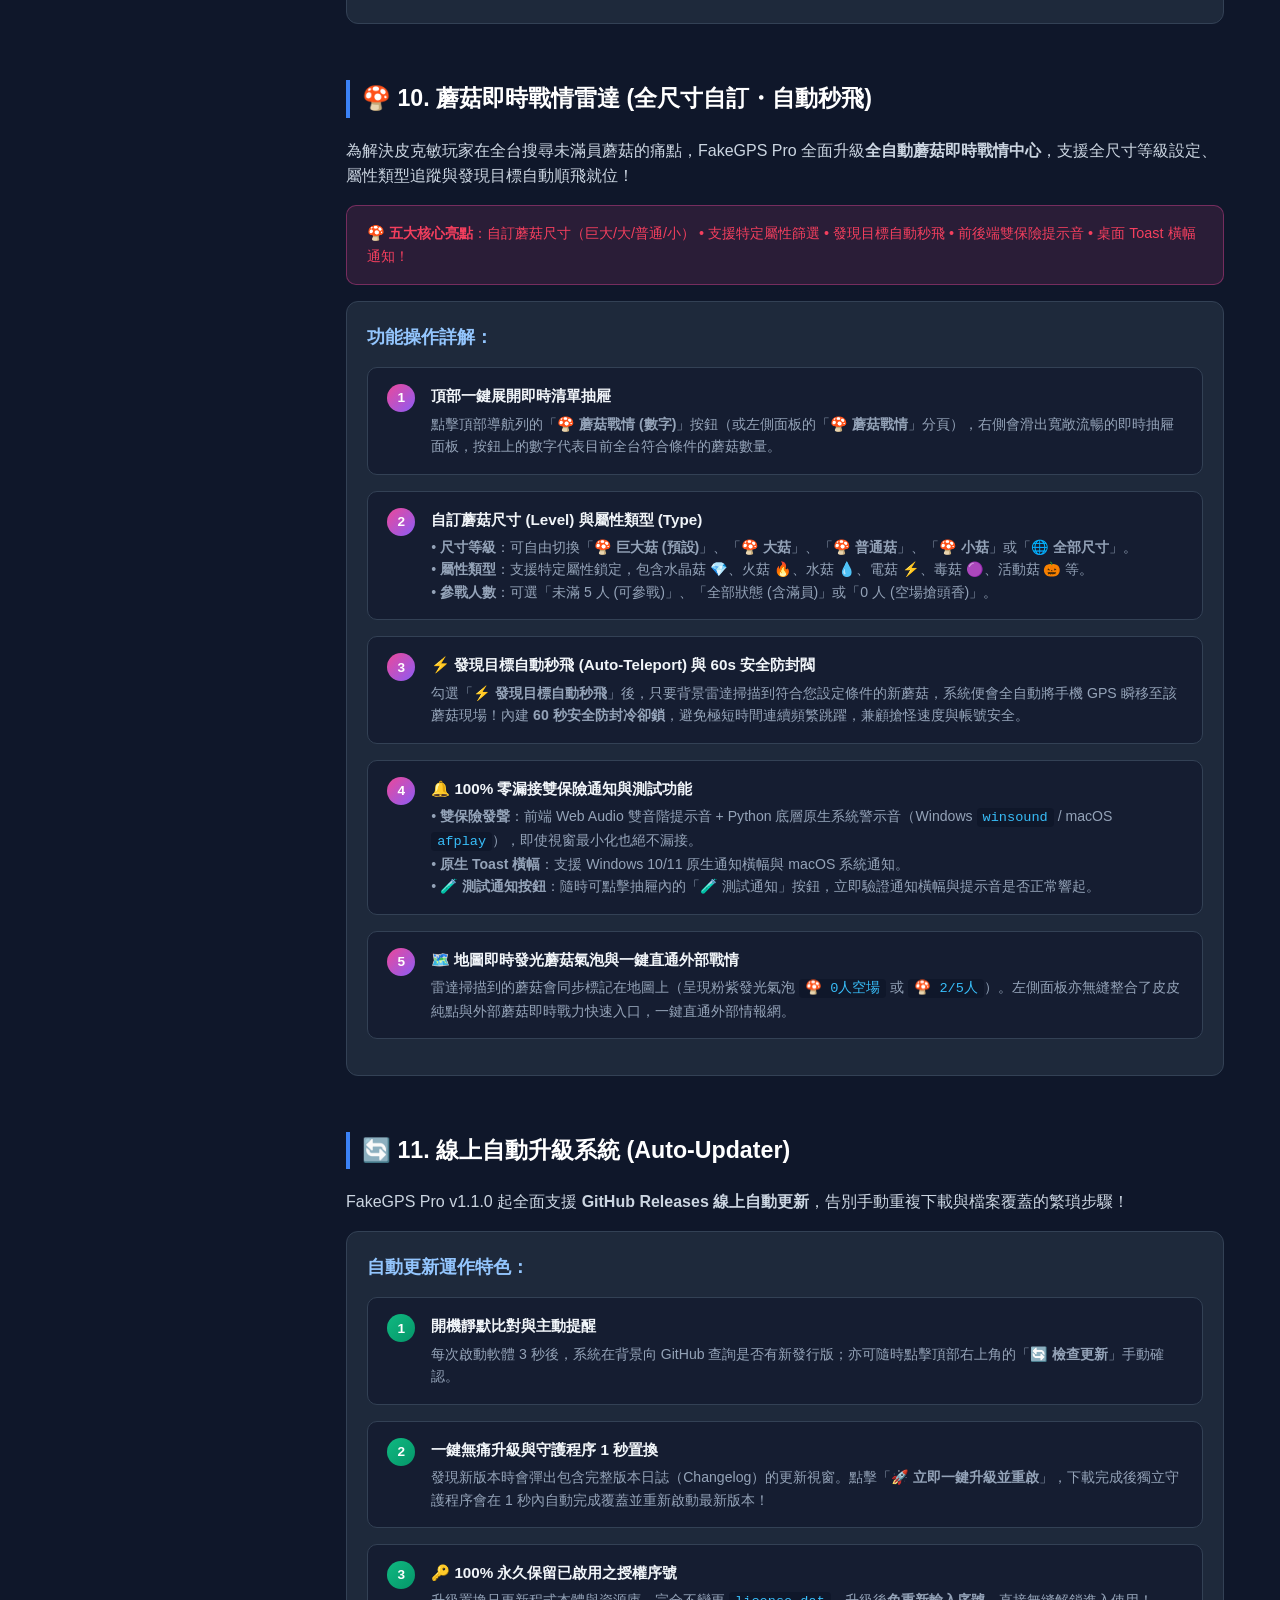
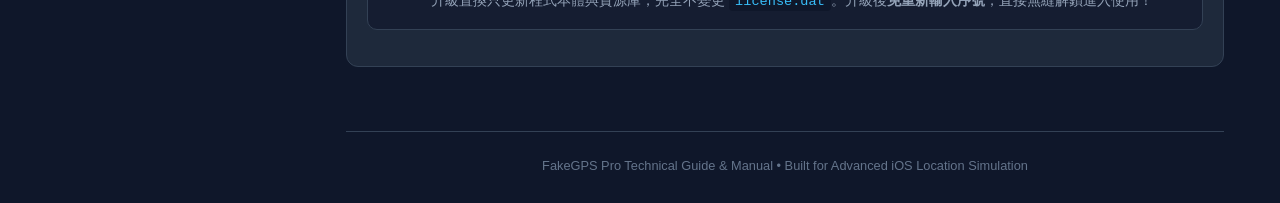
==== commit 8f852d0c: "release: v1.2.2 - fix teleport action, align radar filters and sort with official website" ====
--- a/manual.html
+++ b/manual.html
@@ -342,7 +342,7 @@
                         <div class="step-num" style="background: #3b82f6;">2</div>
                         <div class="step-body">
                             <h4>雙擊啟動主程式</h4>
-                            <p>下載並解壓縮 <code>FakeGPS_Pro_Windows_v1.2.1.zip</code>，直接雙擊 <code>FakeGPS_Pro.exe</code> 即可開啟視窗。</p>
+                            <p>下載並解壓縮 <code>FakeGPS_Pro_Windows_v1.2.2.zip</code>，直接雙擊 <code>FakeGPS_Pro.exe</code> 即可開啟視窗。</p>
                         </div>
                     </div>
                     <div class="step-item">
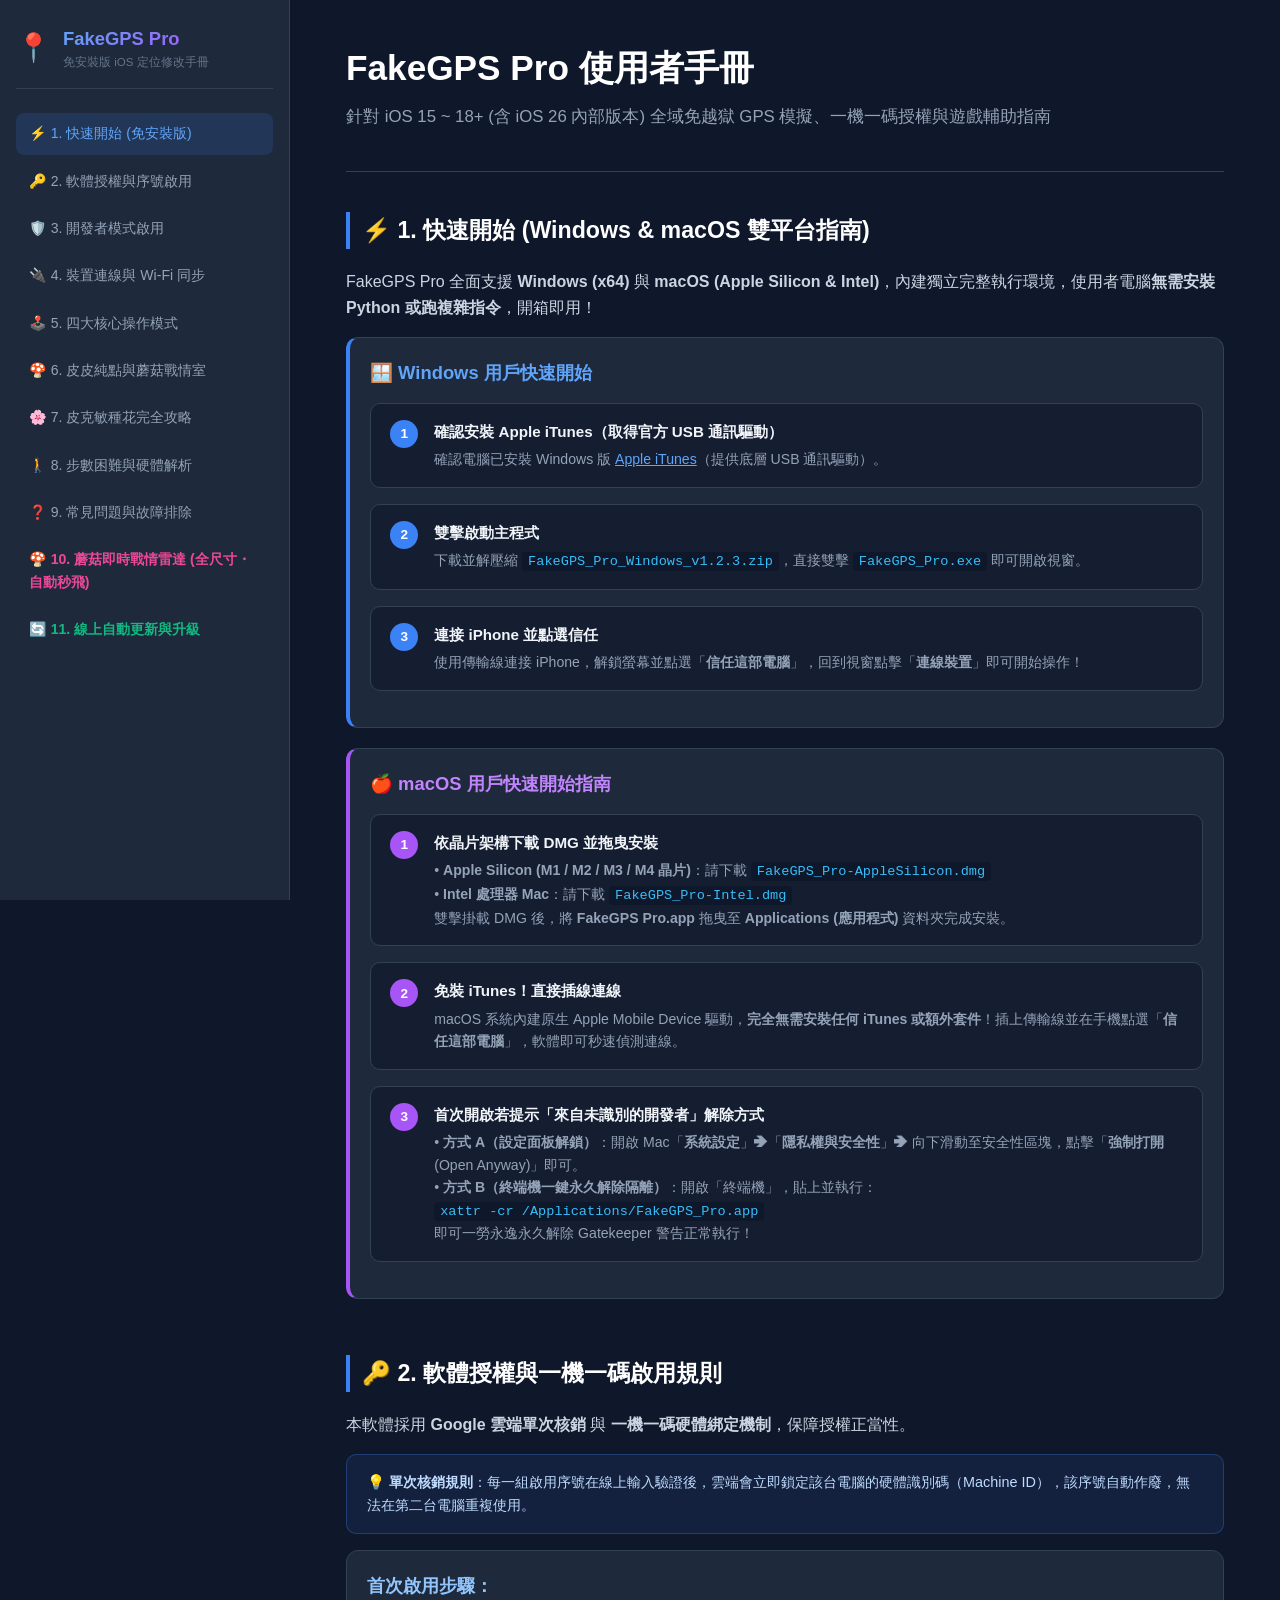
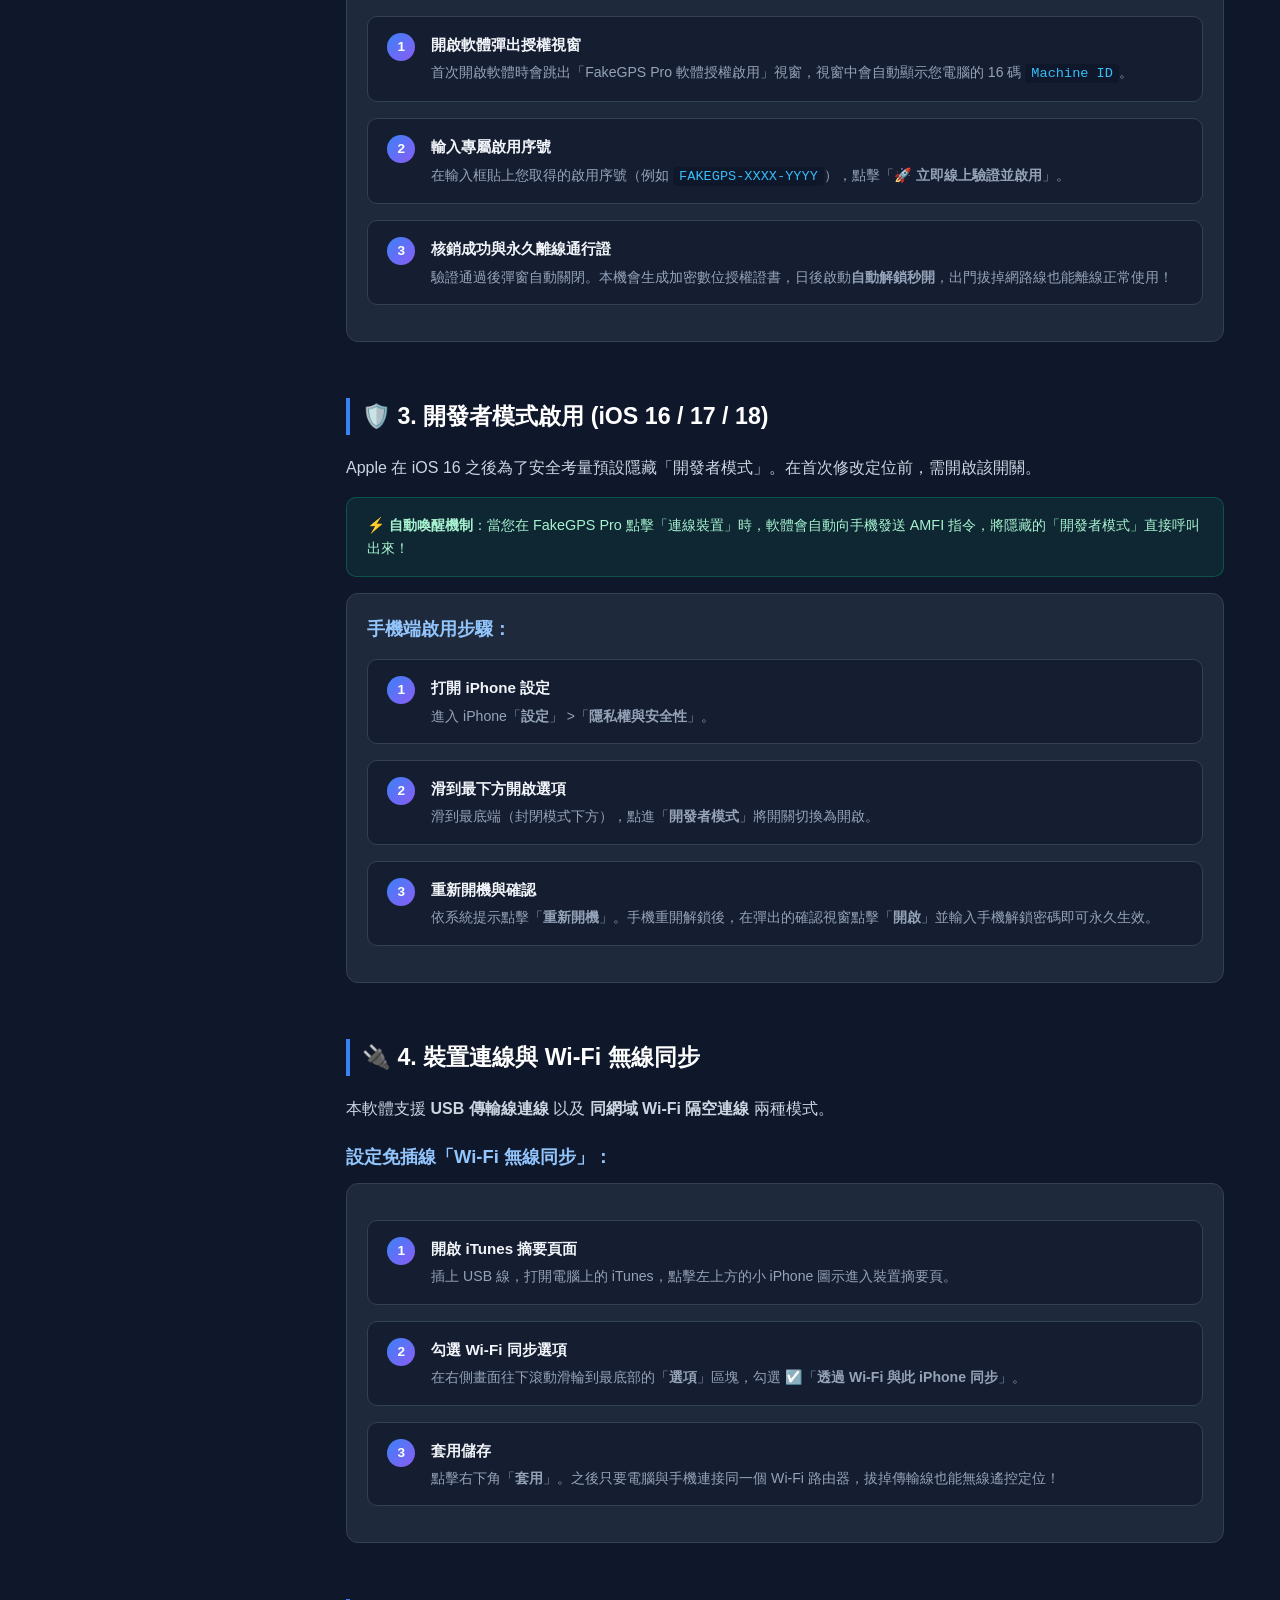
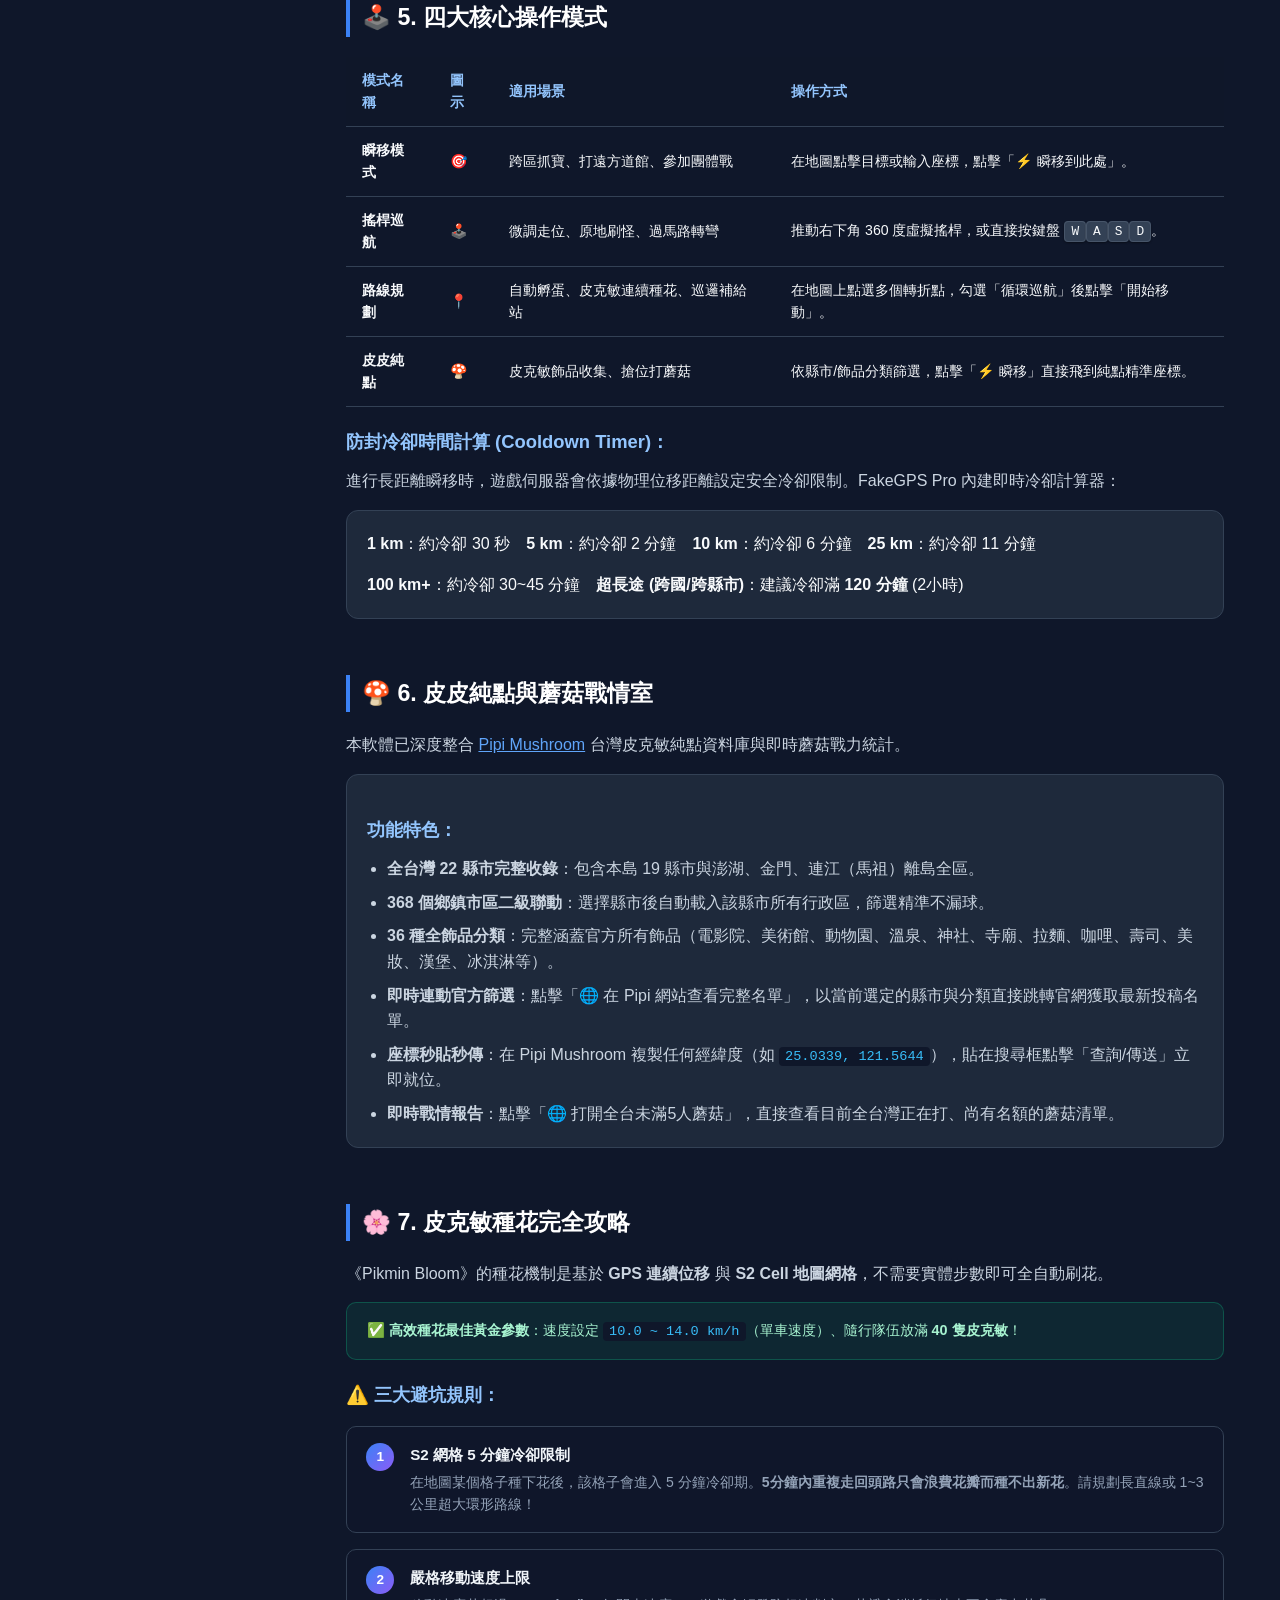
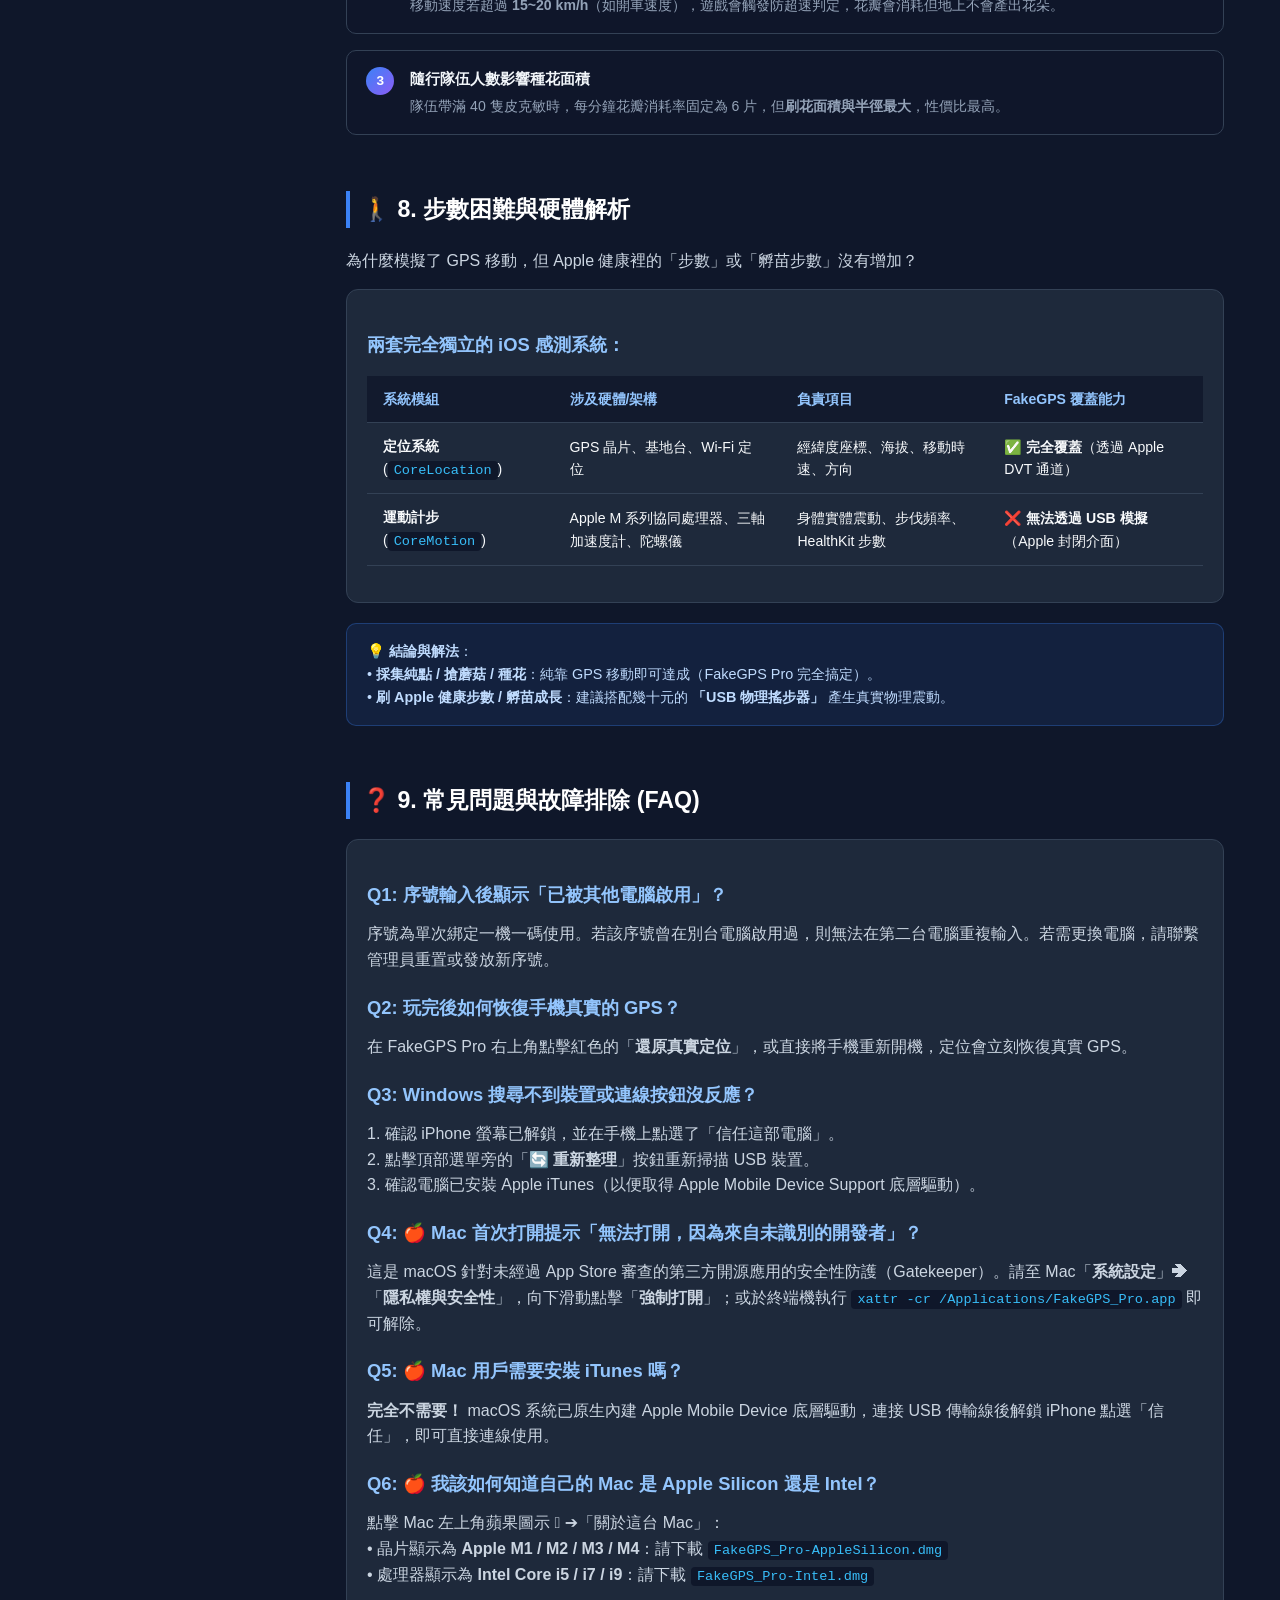
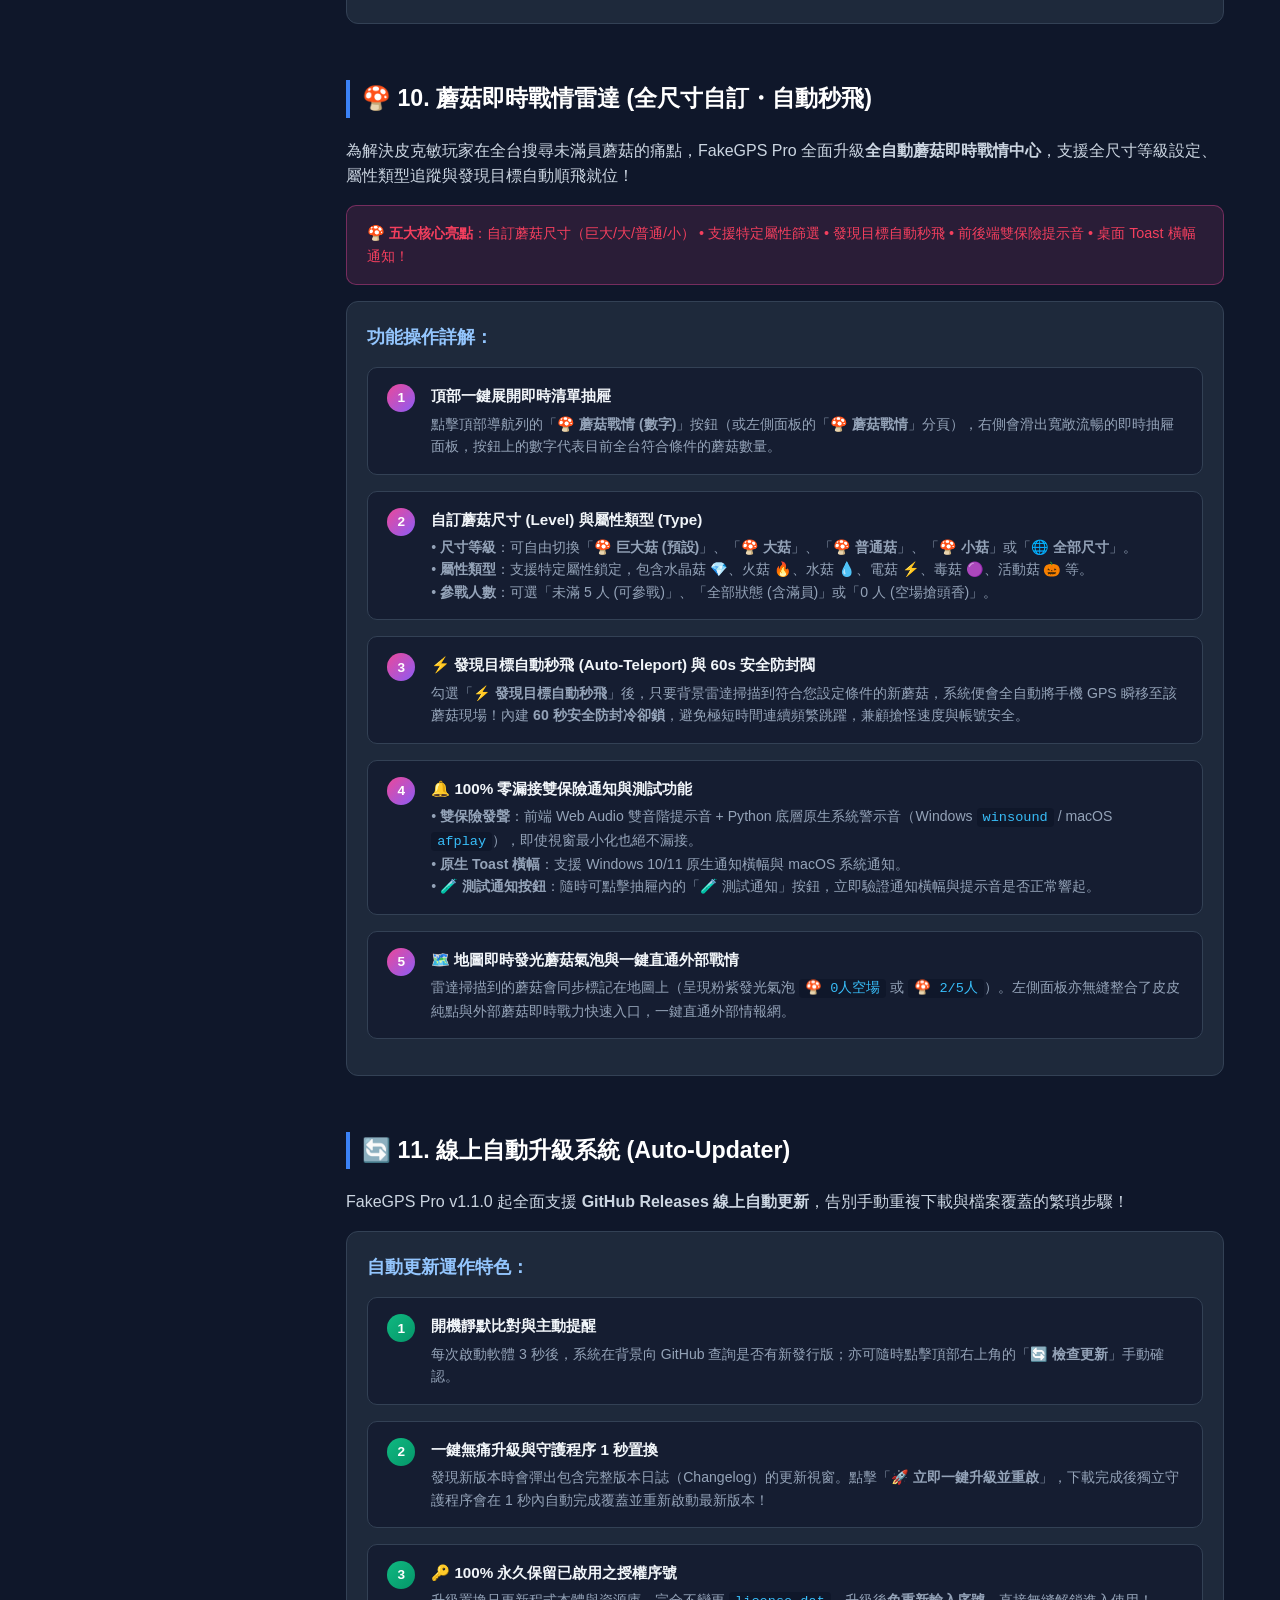
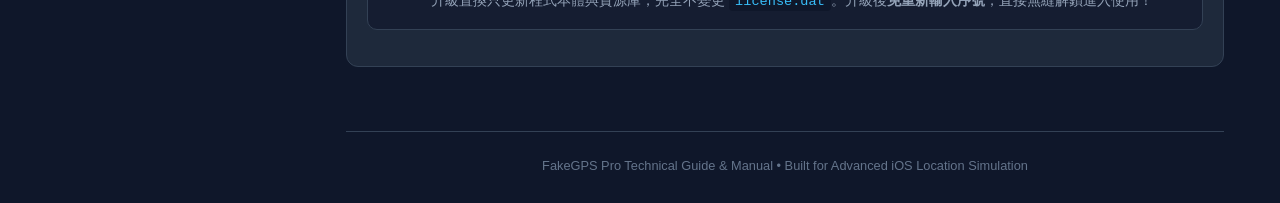
==== commit b7272663: "release: v1.2.3 - anti-rubberbanding heartbeat daemon with silent auto-reconnect" ====
--- a/manual.html
+++ b/manual.html
@@ -342,7 +342,7 @@
                         <div class="step-num" style="background: #3b82f6;">2</div>
                         <div class="step-body">
                             <h4>雙擊啟動主程式</h4>
-                            <p>下載並解壓縮 <code>FakeGPS_Pro_Windows_v1.2.2.zip</code>，直接雙擊 <code>FakeGPS_Pro.exe</code> 即可開啟視窗。</p>
+                            <p>下載並解壓縮 <code>FakeGPS_Pro_Windows_v1.2.3.zip</code>，直接雙擊 <code>FakeGPS_Pro.exe</code> 即可開啟視窗。</p>
                         </div>
                     </div>
                     <div class="step-item">
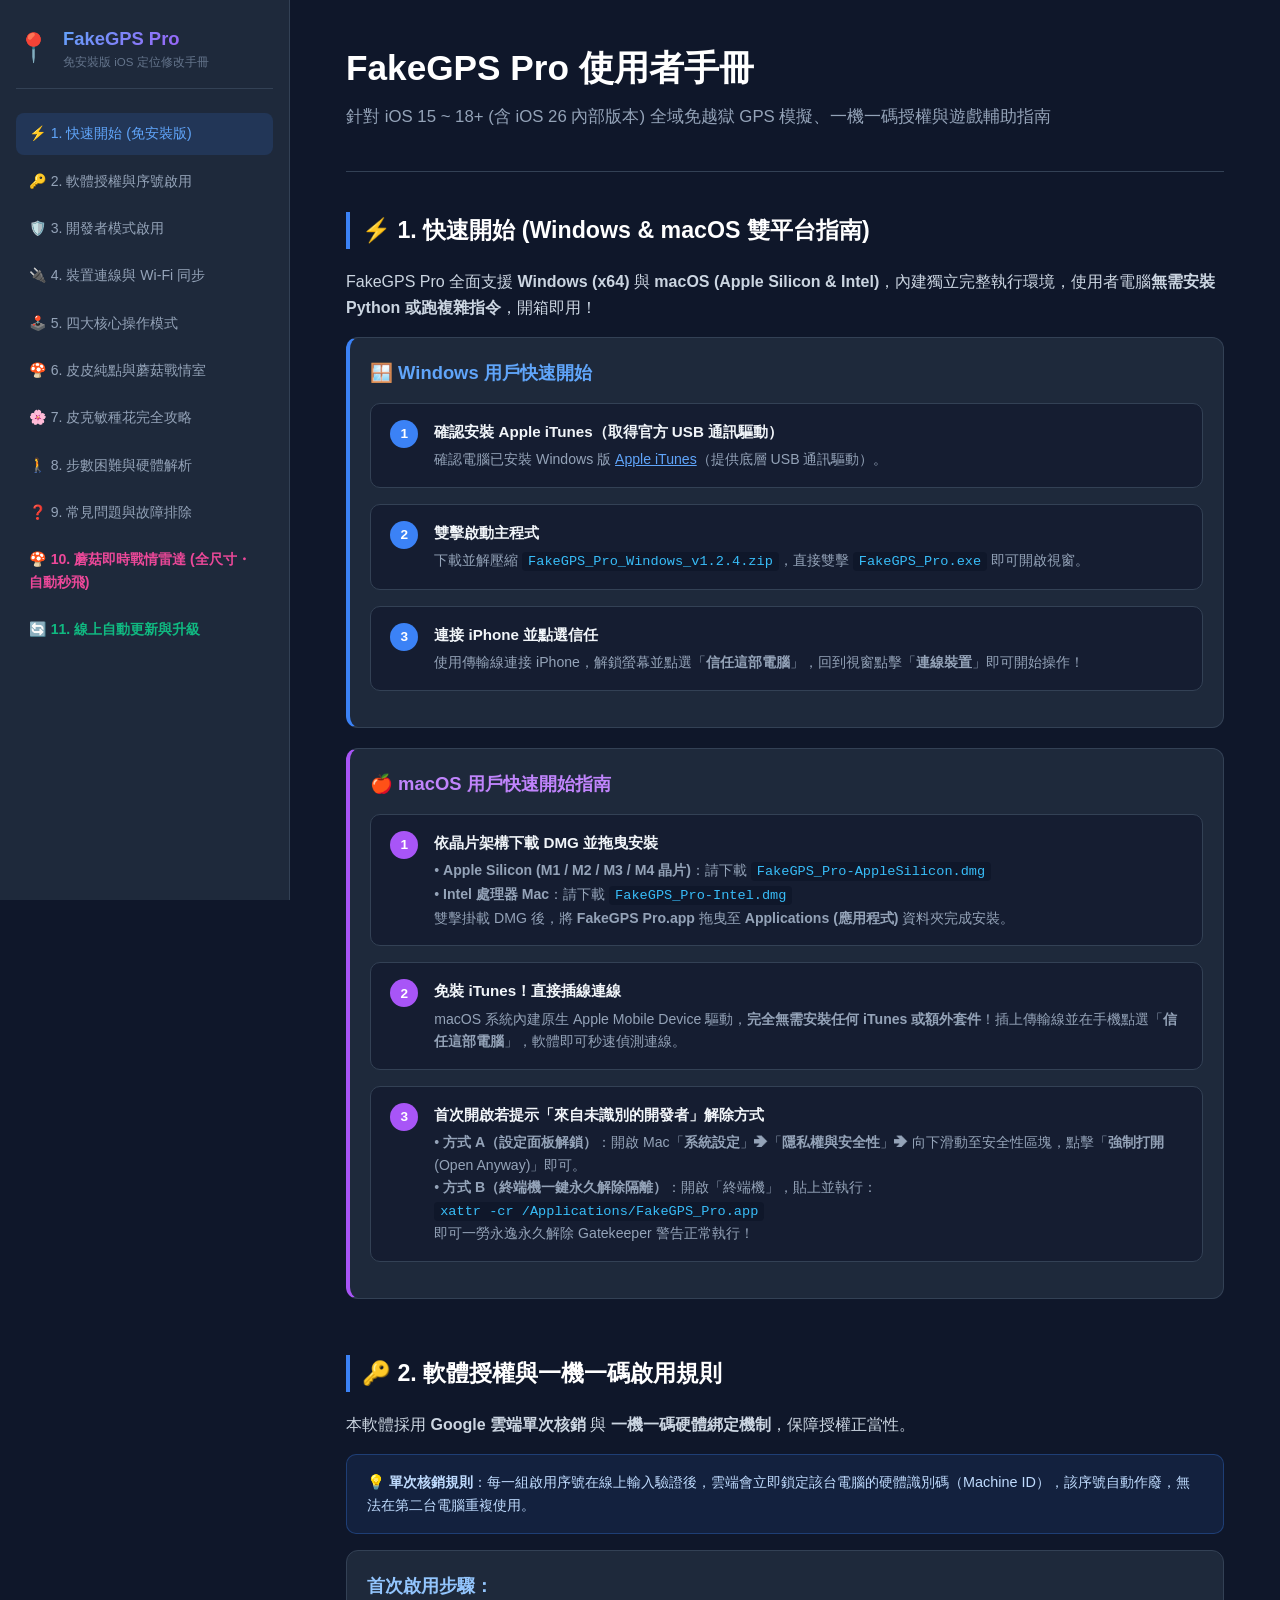
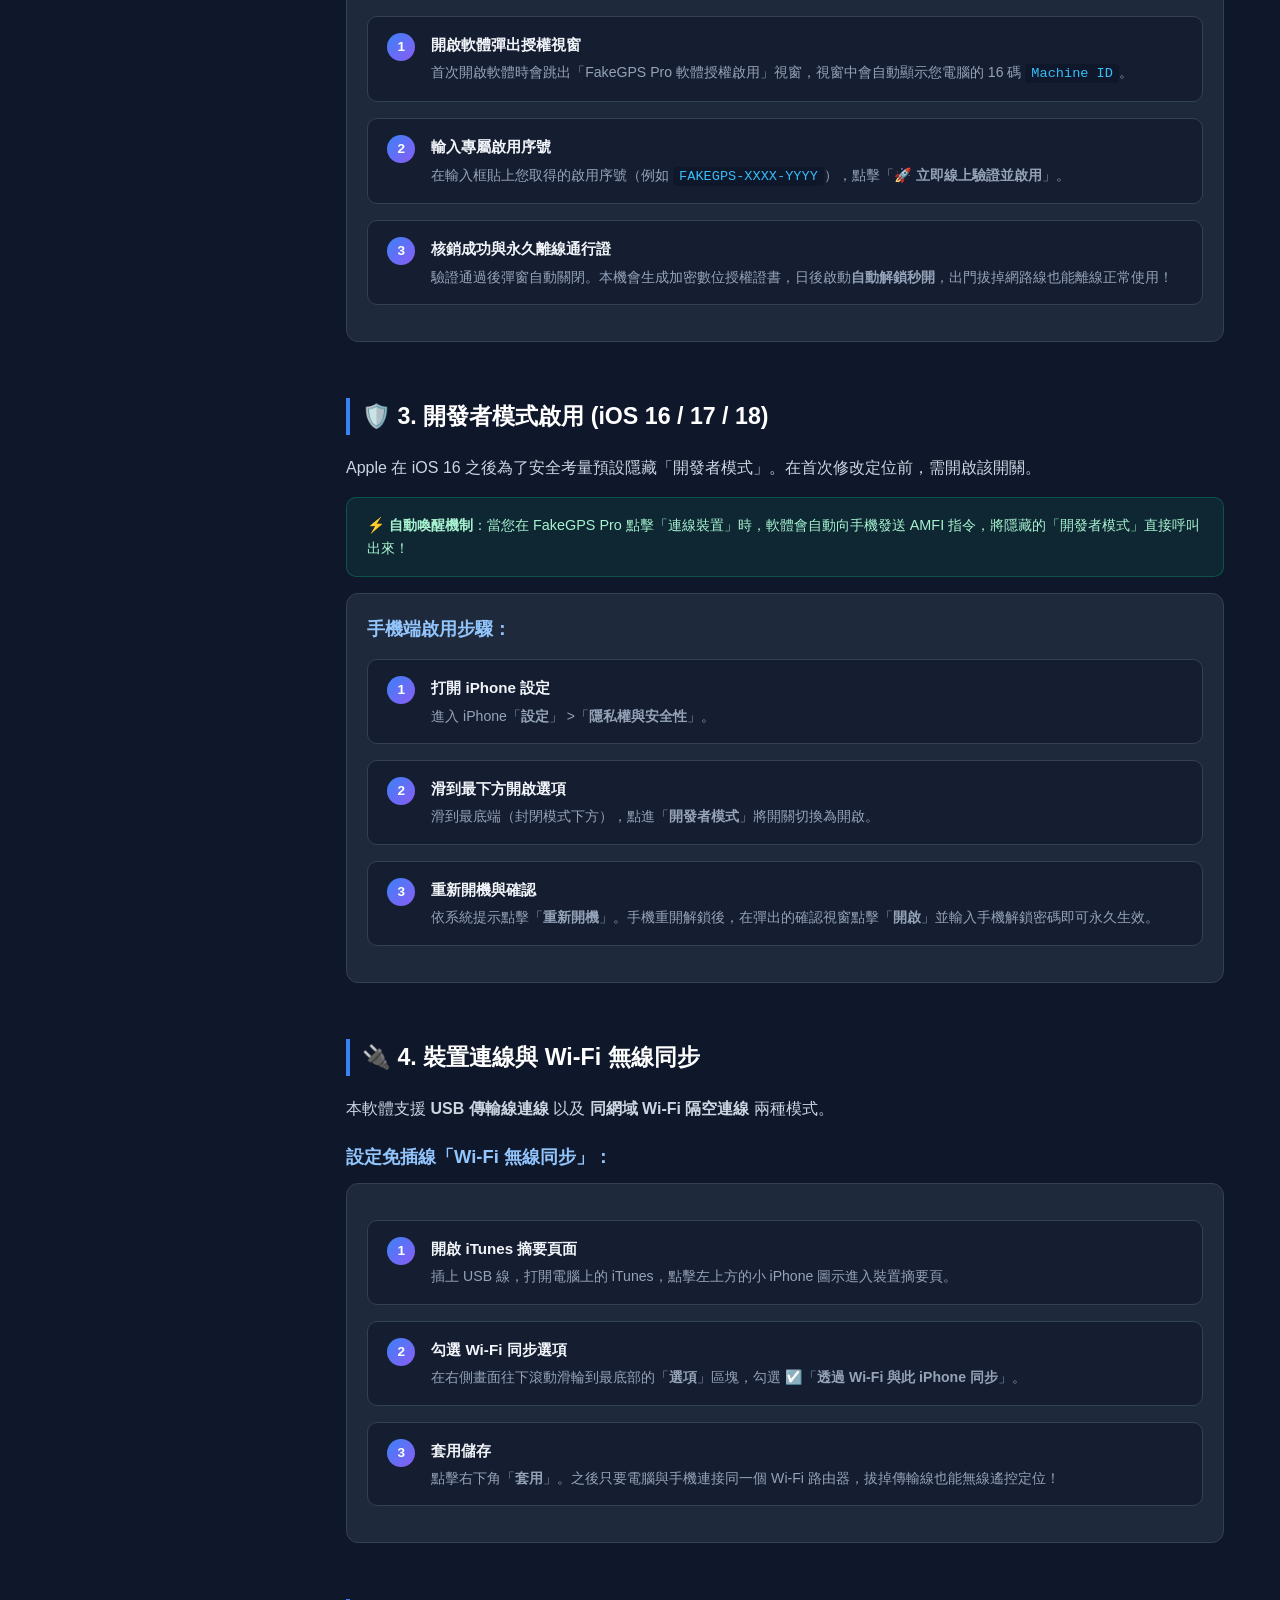
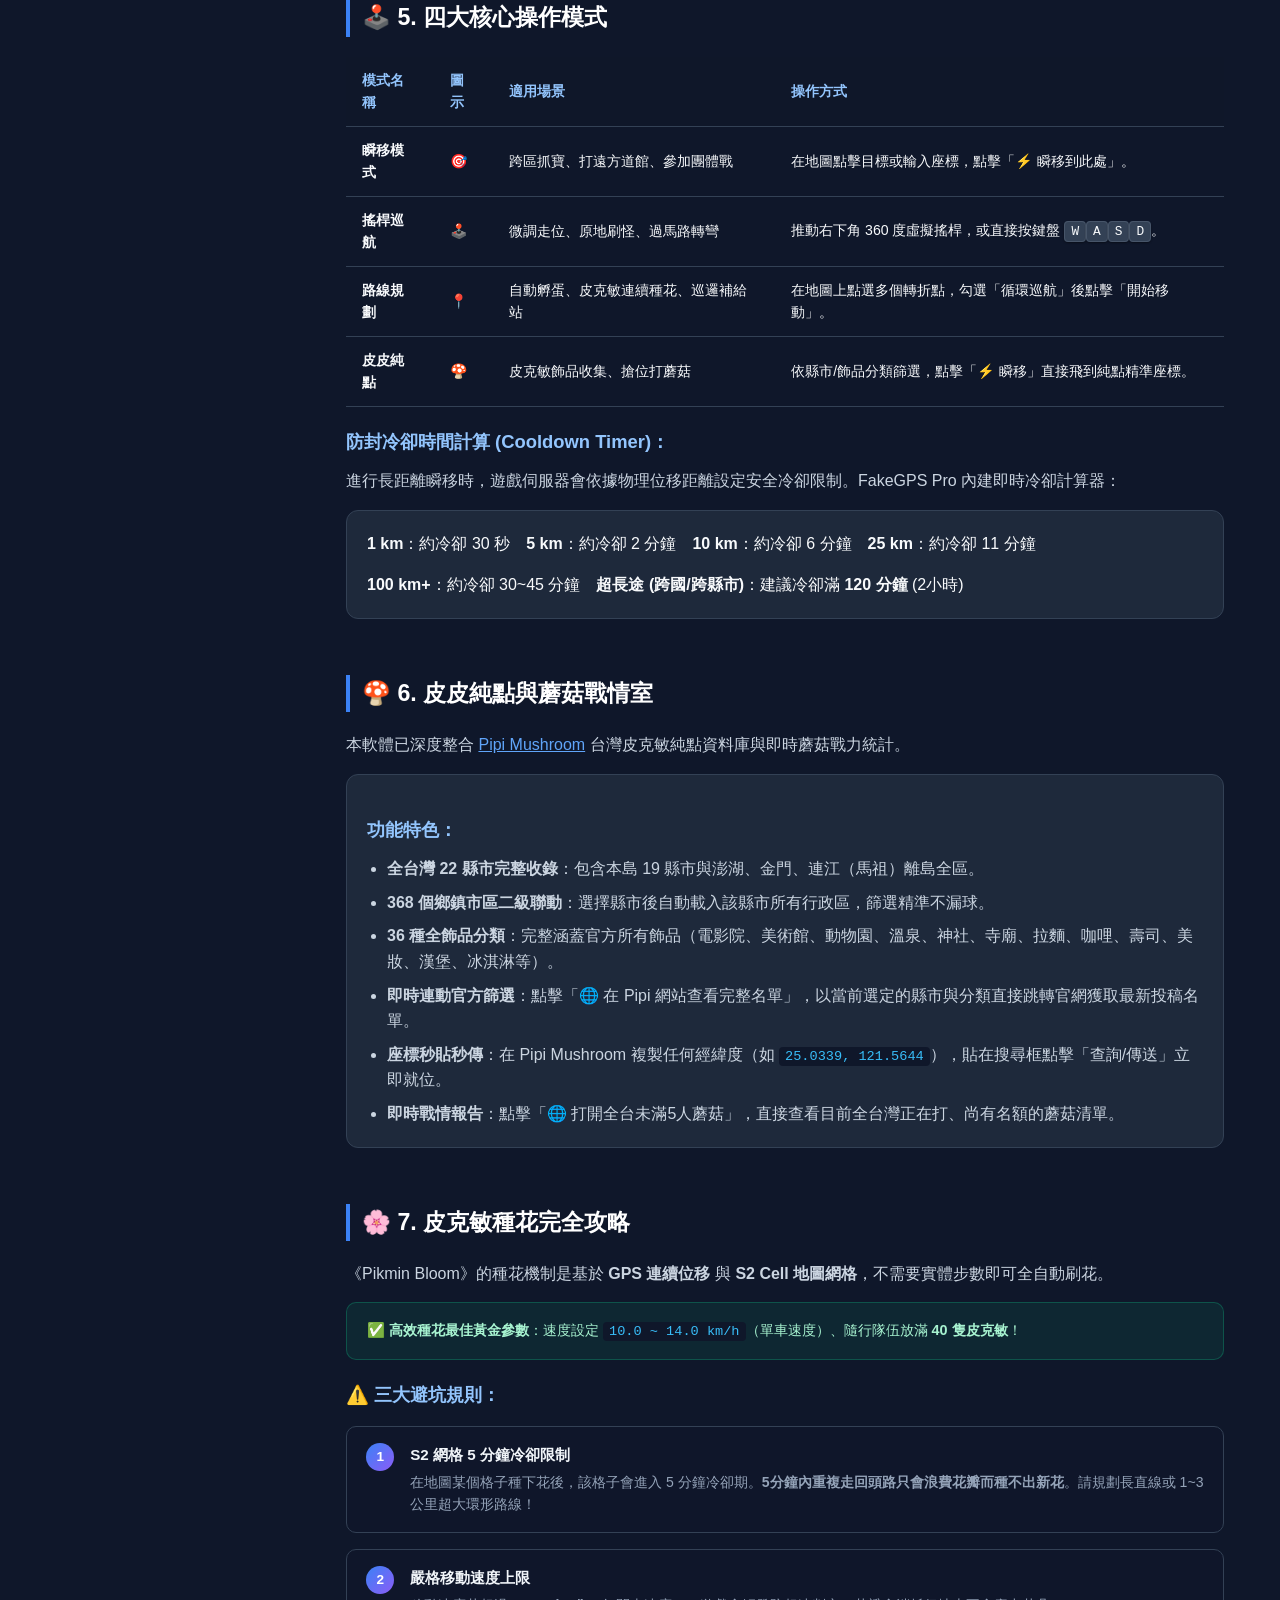
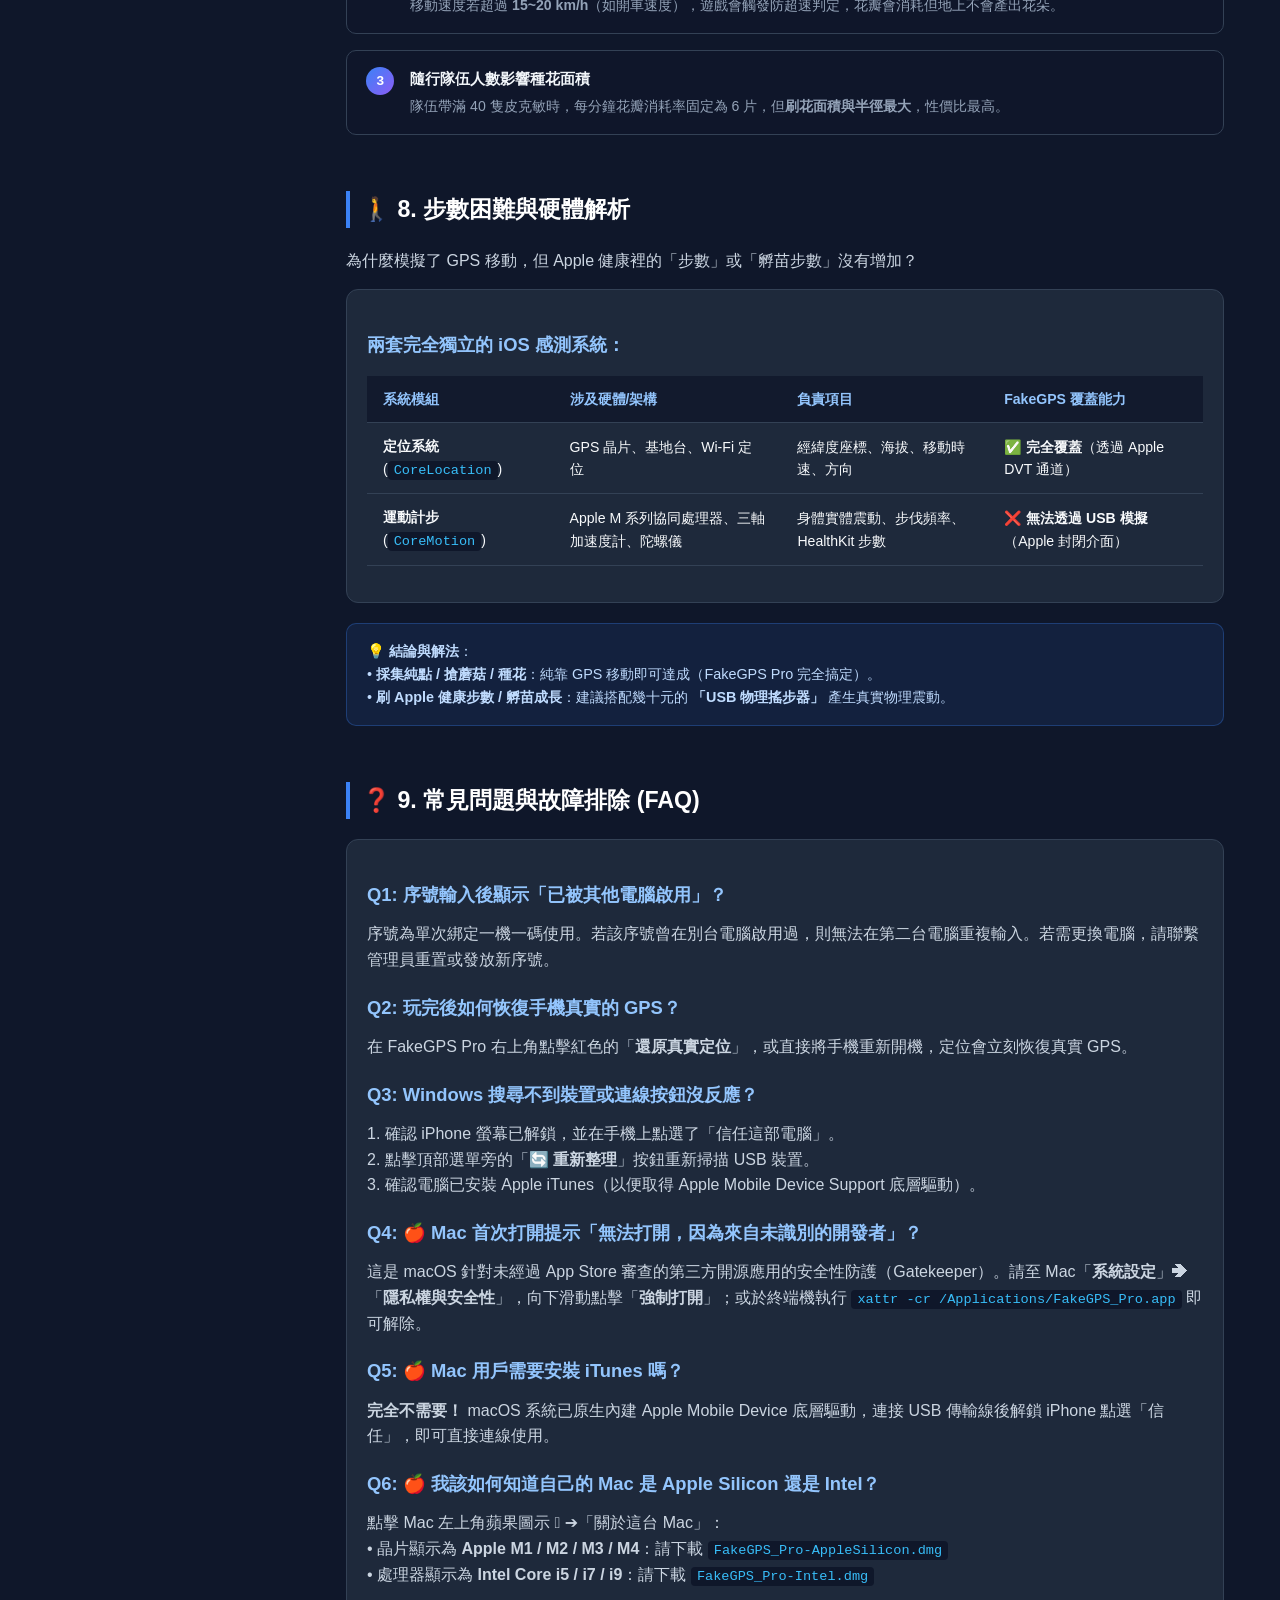
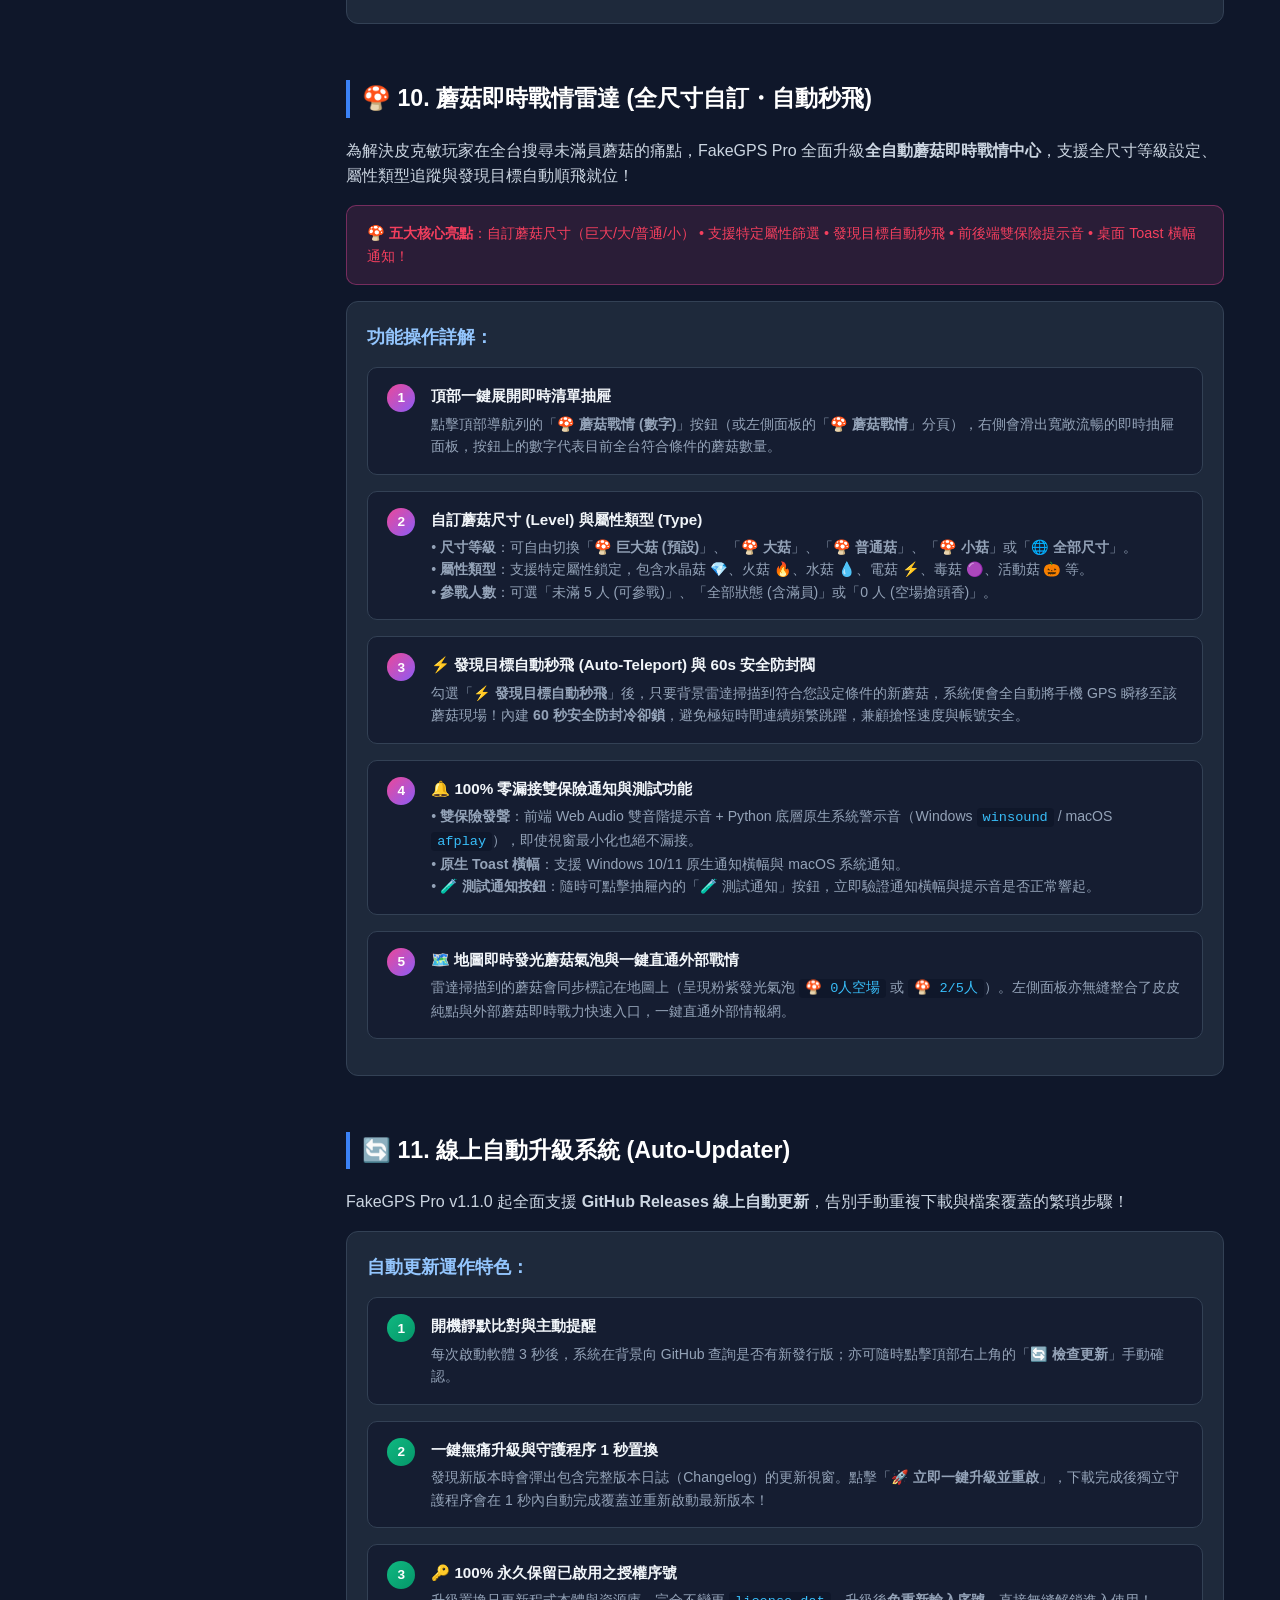
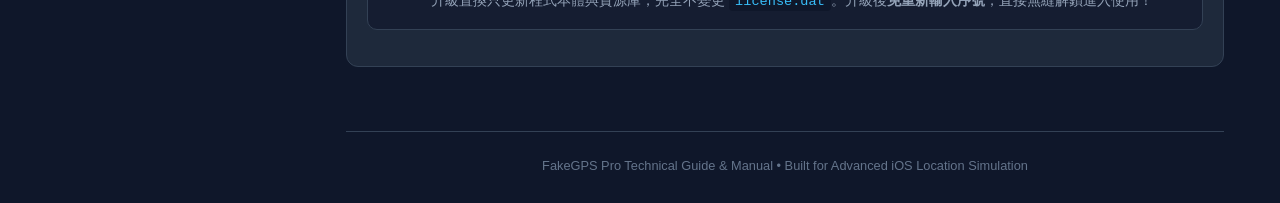
==== commit 4b92c8cc: "fix(ios_service): 導入 _io_lock 互斥鎖與非阻塞心跳保活機制，徹底修復 v1.2.3 覆蓋 GPS 衝突失效問題 (v1.2.4)" ====
--- a/manual.html
+++ b/manual.html
@@ -342,7 +342,7 @@
                         <div class="step-num" style="background: #3b82f6;">2</div>
                         <div class="step-body">
                             <h4>雙擊啟動主程式</h4>
-                            <p>下載並解壓縮 <code>FakeGPS_Pro_Windows_v1.2.3.zip</code>，直接雙擊 <code>FakeGPS_Pro.exe</code> 即可開啟視窗。</p>
+                            <p>下載並解壓縮 <code>FakeGPS_Pro_Windows_v1.2.4.zip</code>，直接雙擊 <code>FakeGPS_Pro.exe</code> 即可開啟視窗。</p>
                         </div>
                     </div>
                     <div class="step-item">
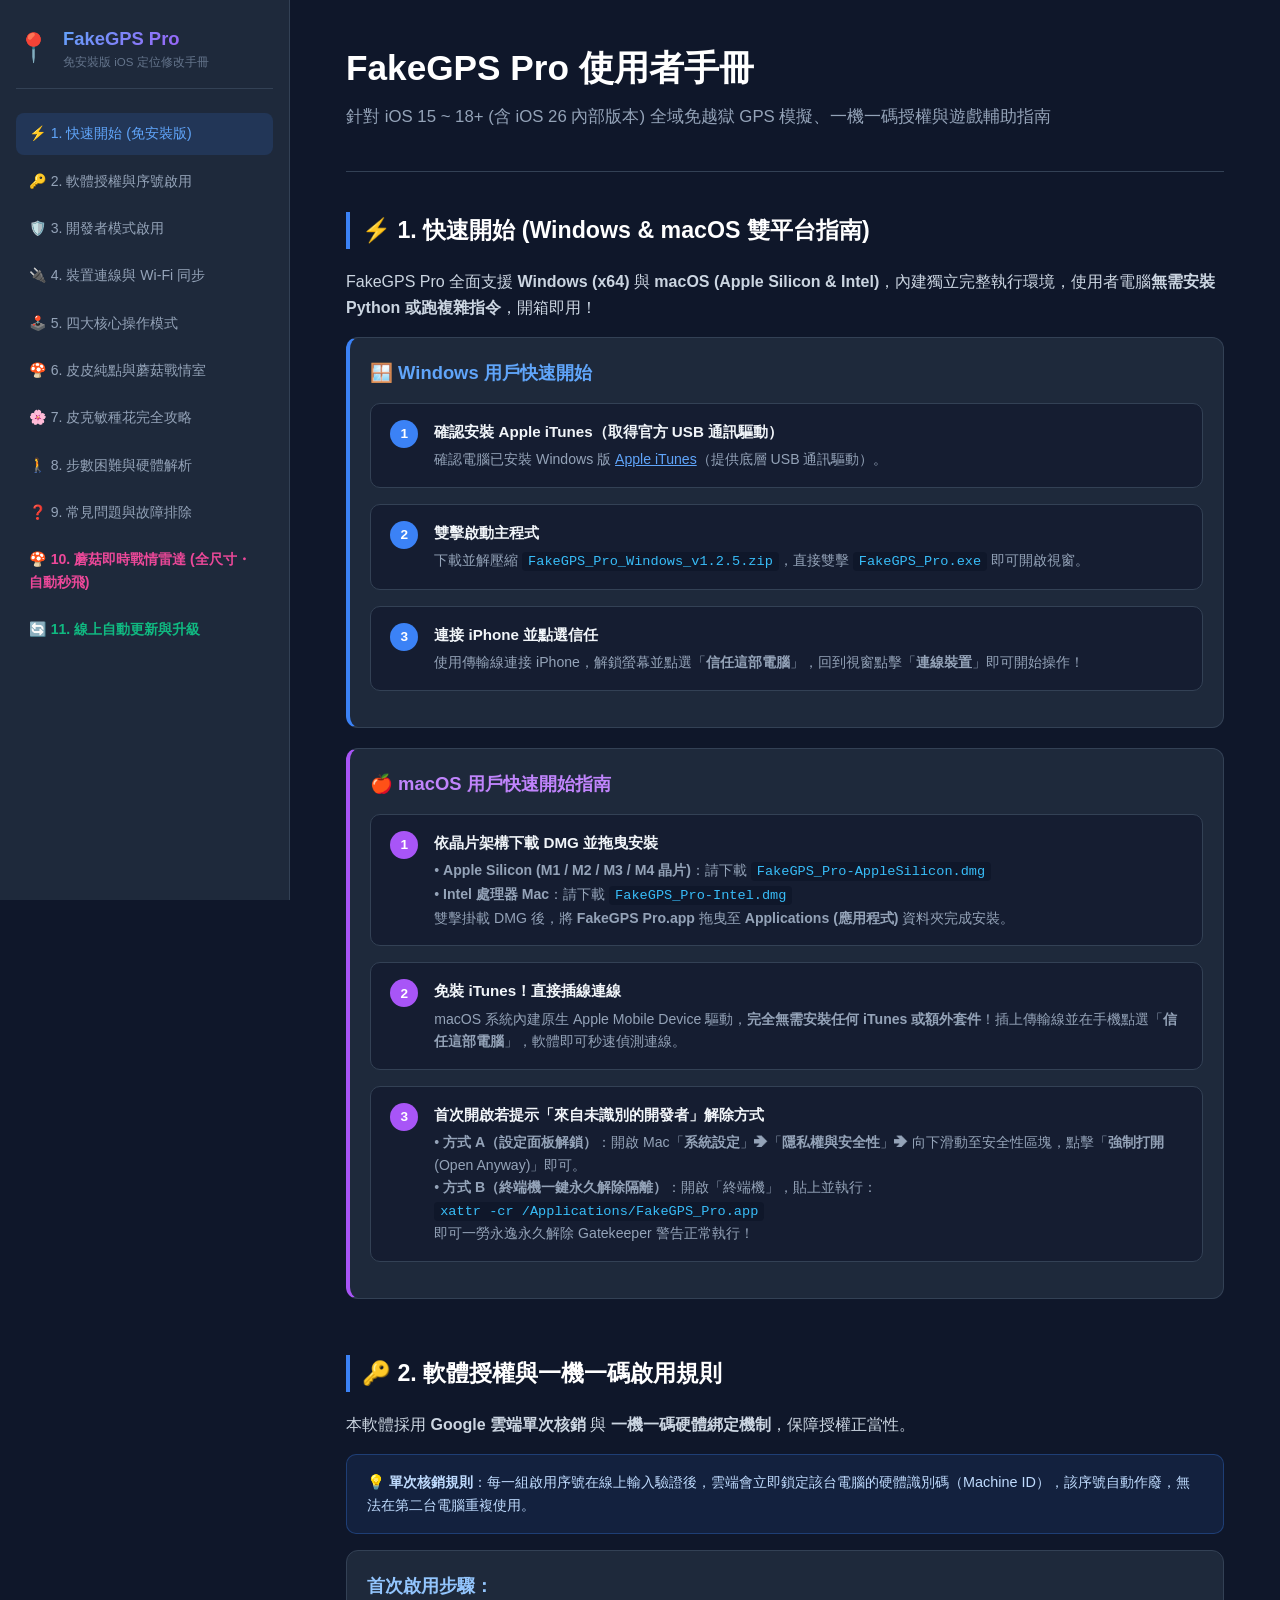
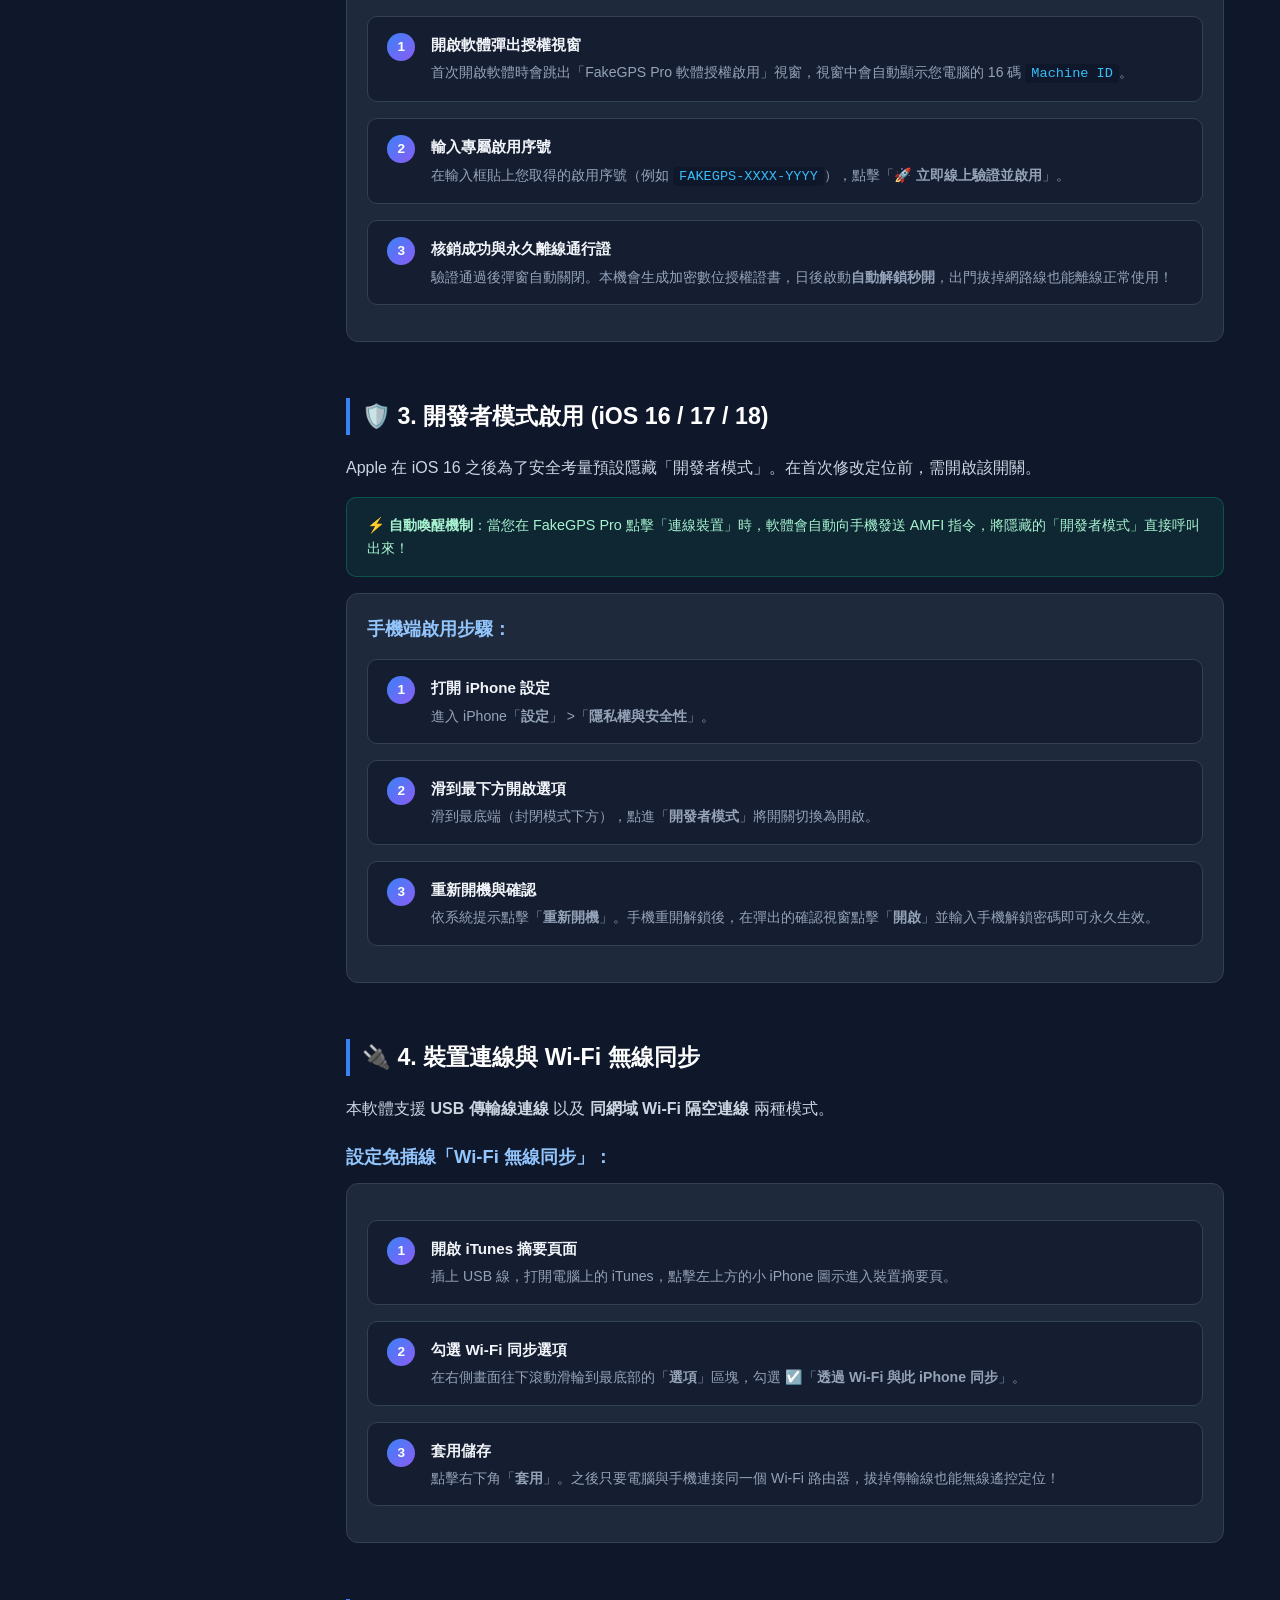
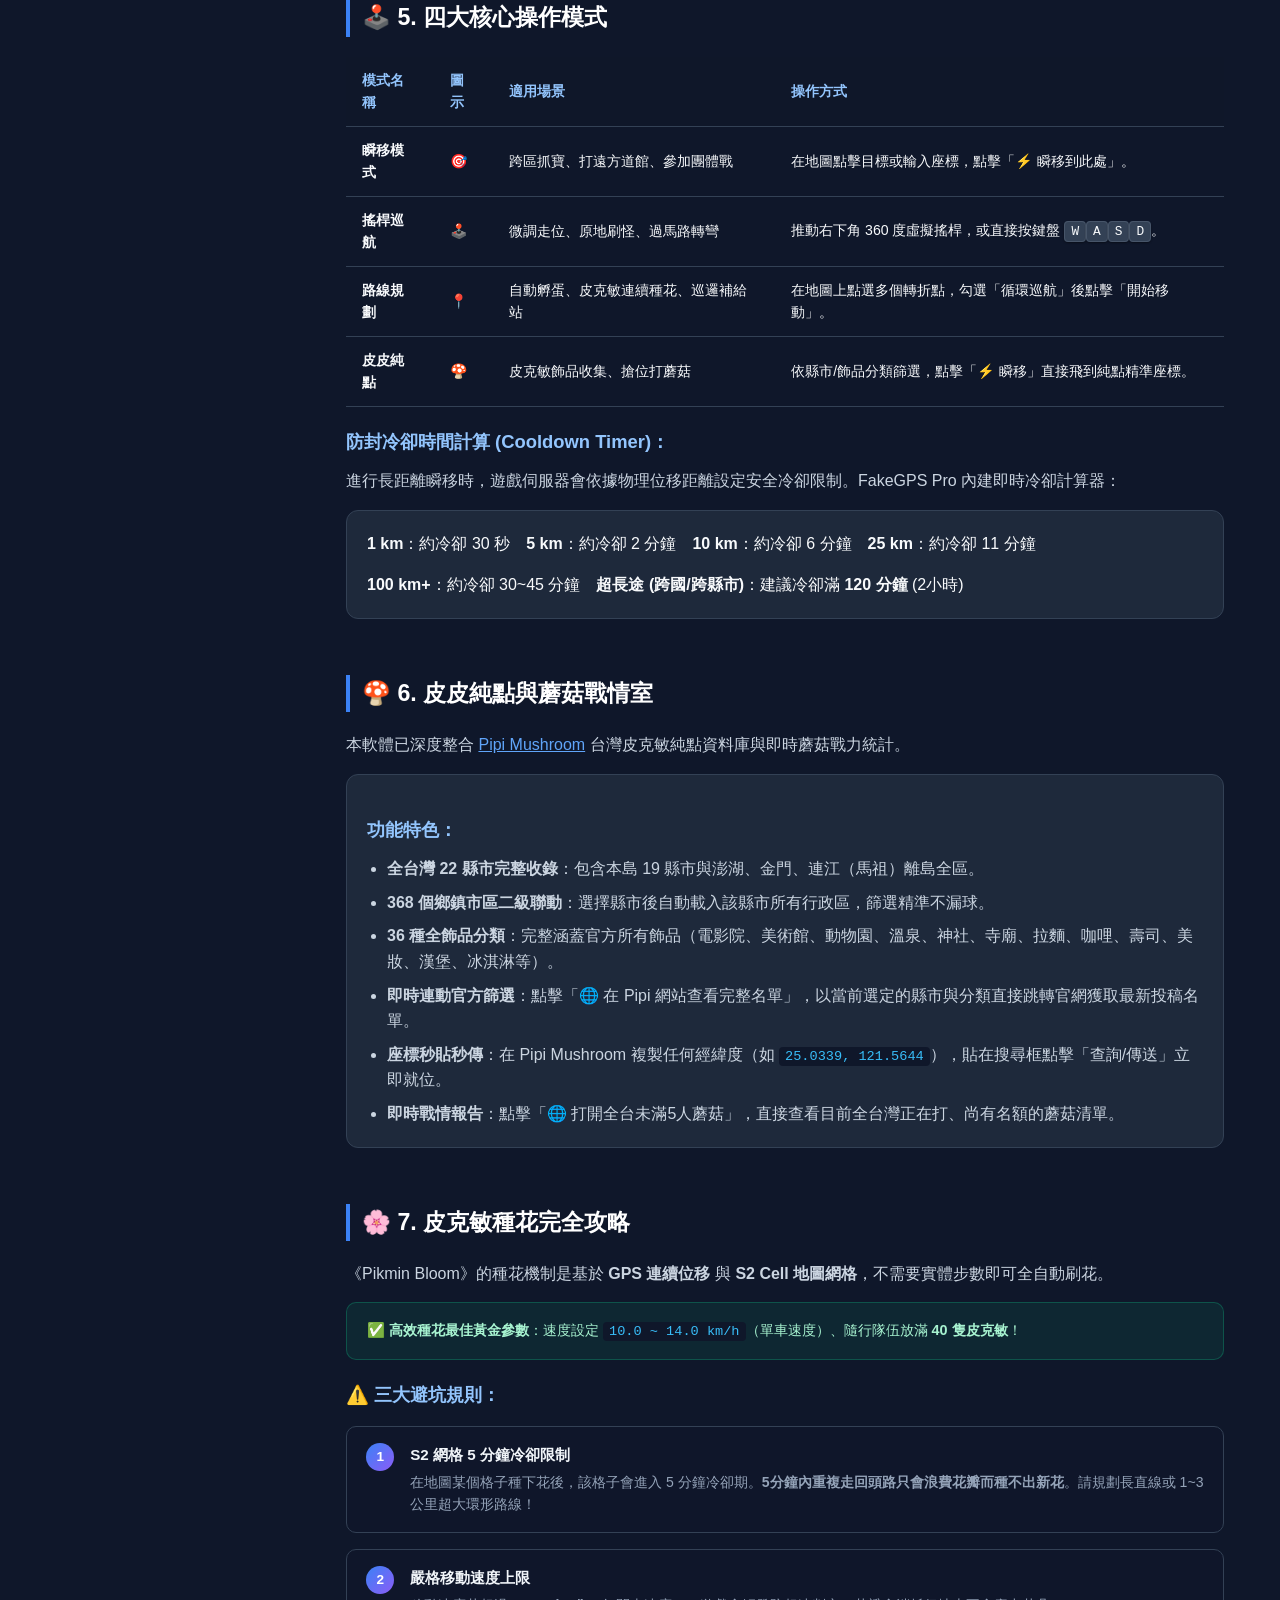
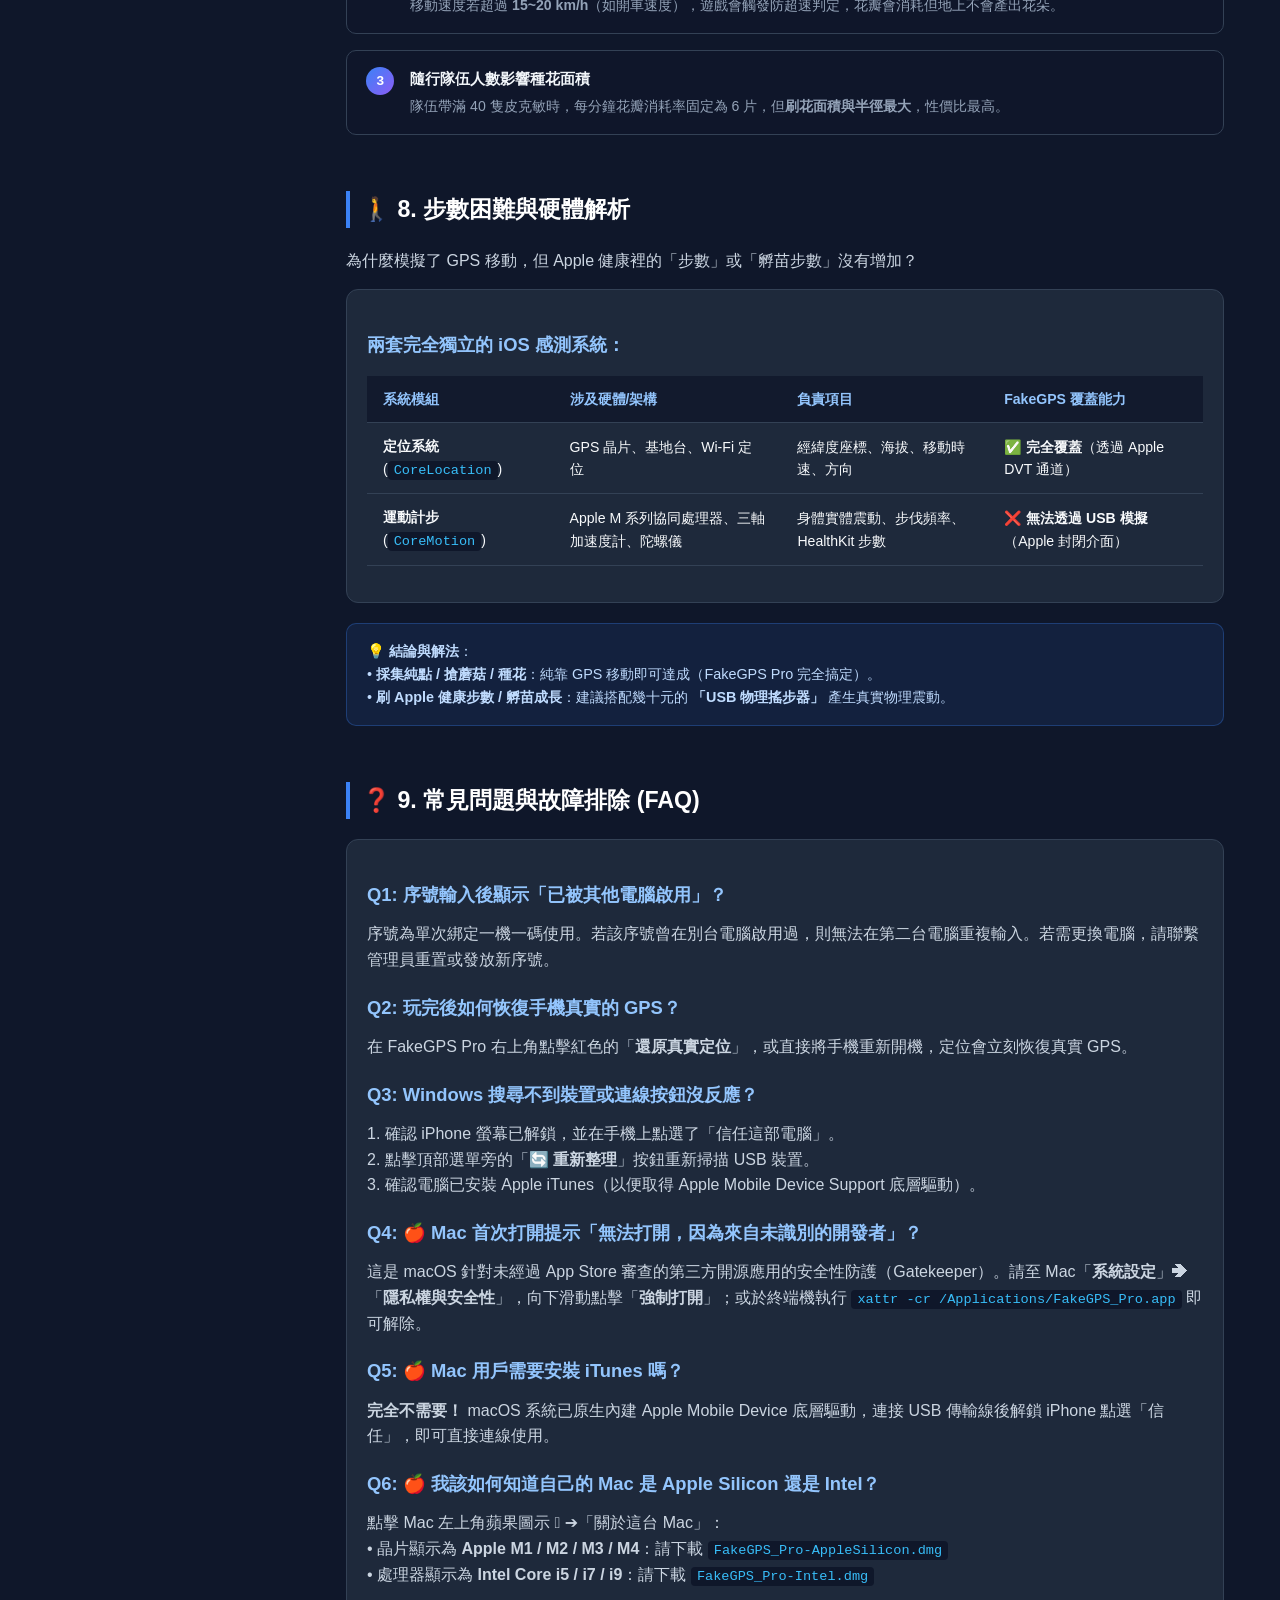
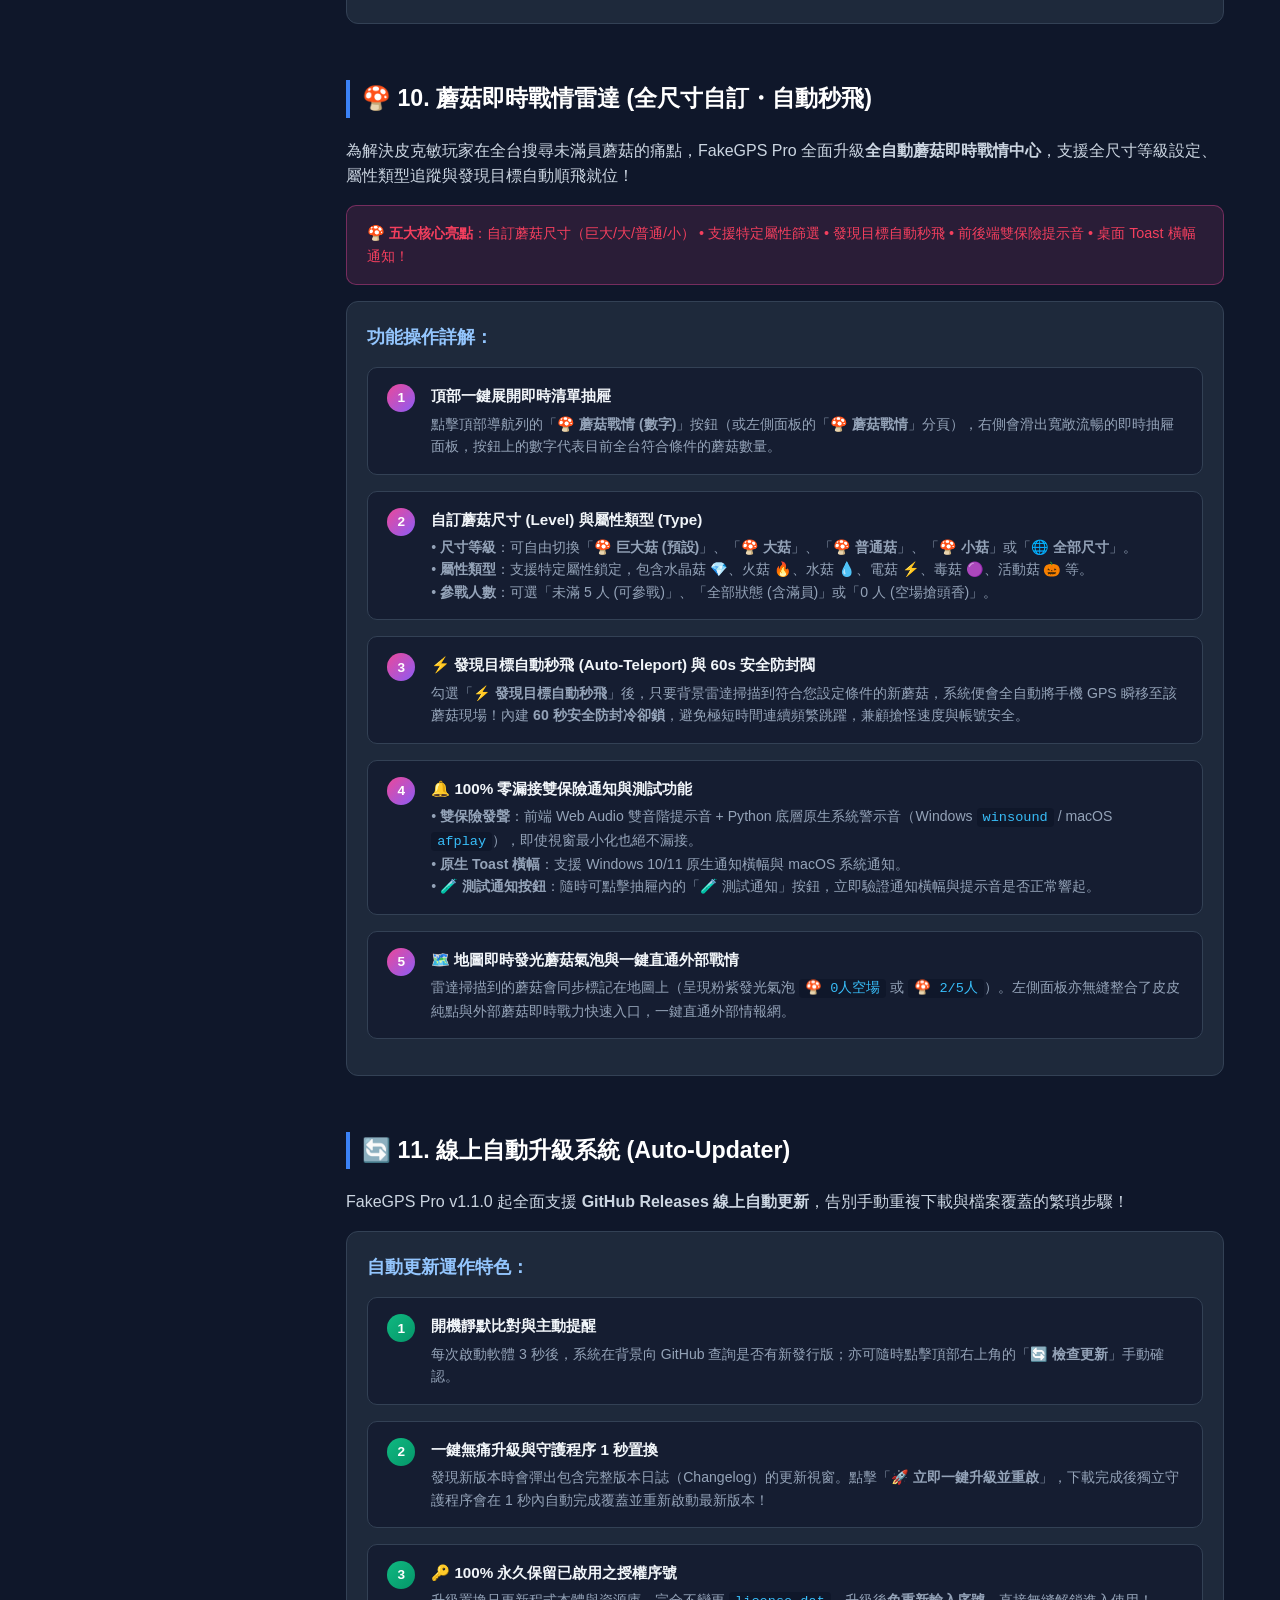
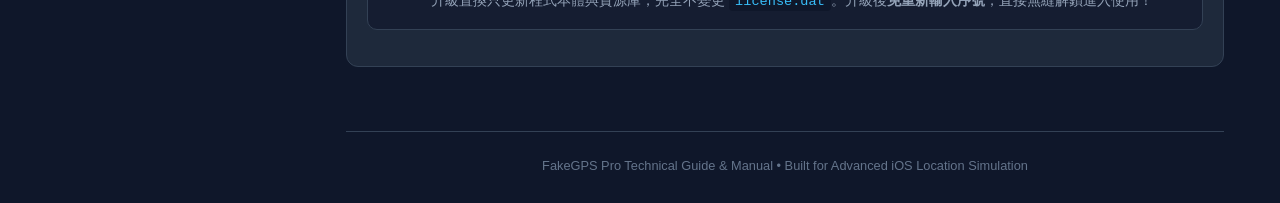
==== commit e904d160: "feat: 支援皮皮蘑菇 Google 授權登入與 Windows 免手動解鎖永久根治方案 (v1.2.5)" ====
--- a/manual.html
+++ b/manual.html
@@ -342,7 +342,7 @@
                         <div class="step-num" style="background: #3b82f6;">2</div>
                         <div class="step-body">
                             <h4>雙擊啟動主程式</h4>
-                            <p>下載並解壓縮 <code>FakeGPS_Pro_Windows_v1.2.4.zip</code>，直接雙擊 <code>FakeGPS_Pro.exe</code> 即可開啟視窗。</p>
+                            <p>下載並解壓縮 <code>FakeGPS_Pro_Windows_v1.2.5.zip</code>，直接雙擊 <code>FakeGPS_Pro.exe</code> 即可開啟視窗。</p>
                         </div>
                     </div>
                     <div class="step-item">
